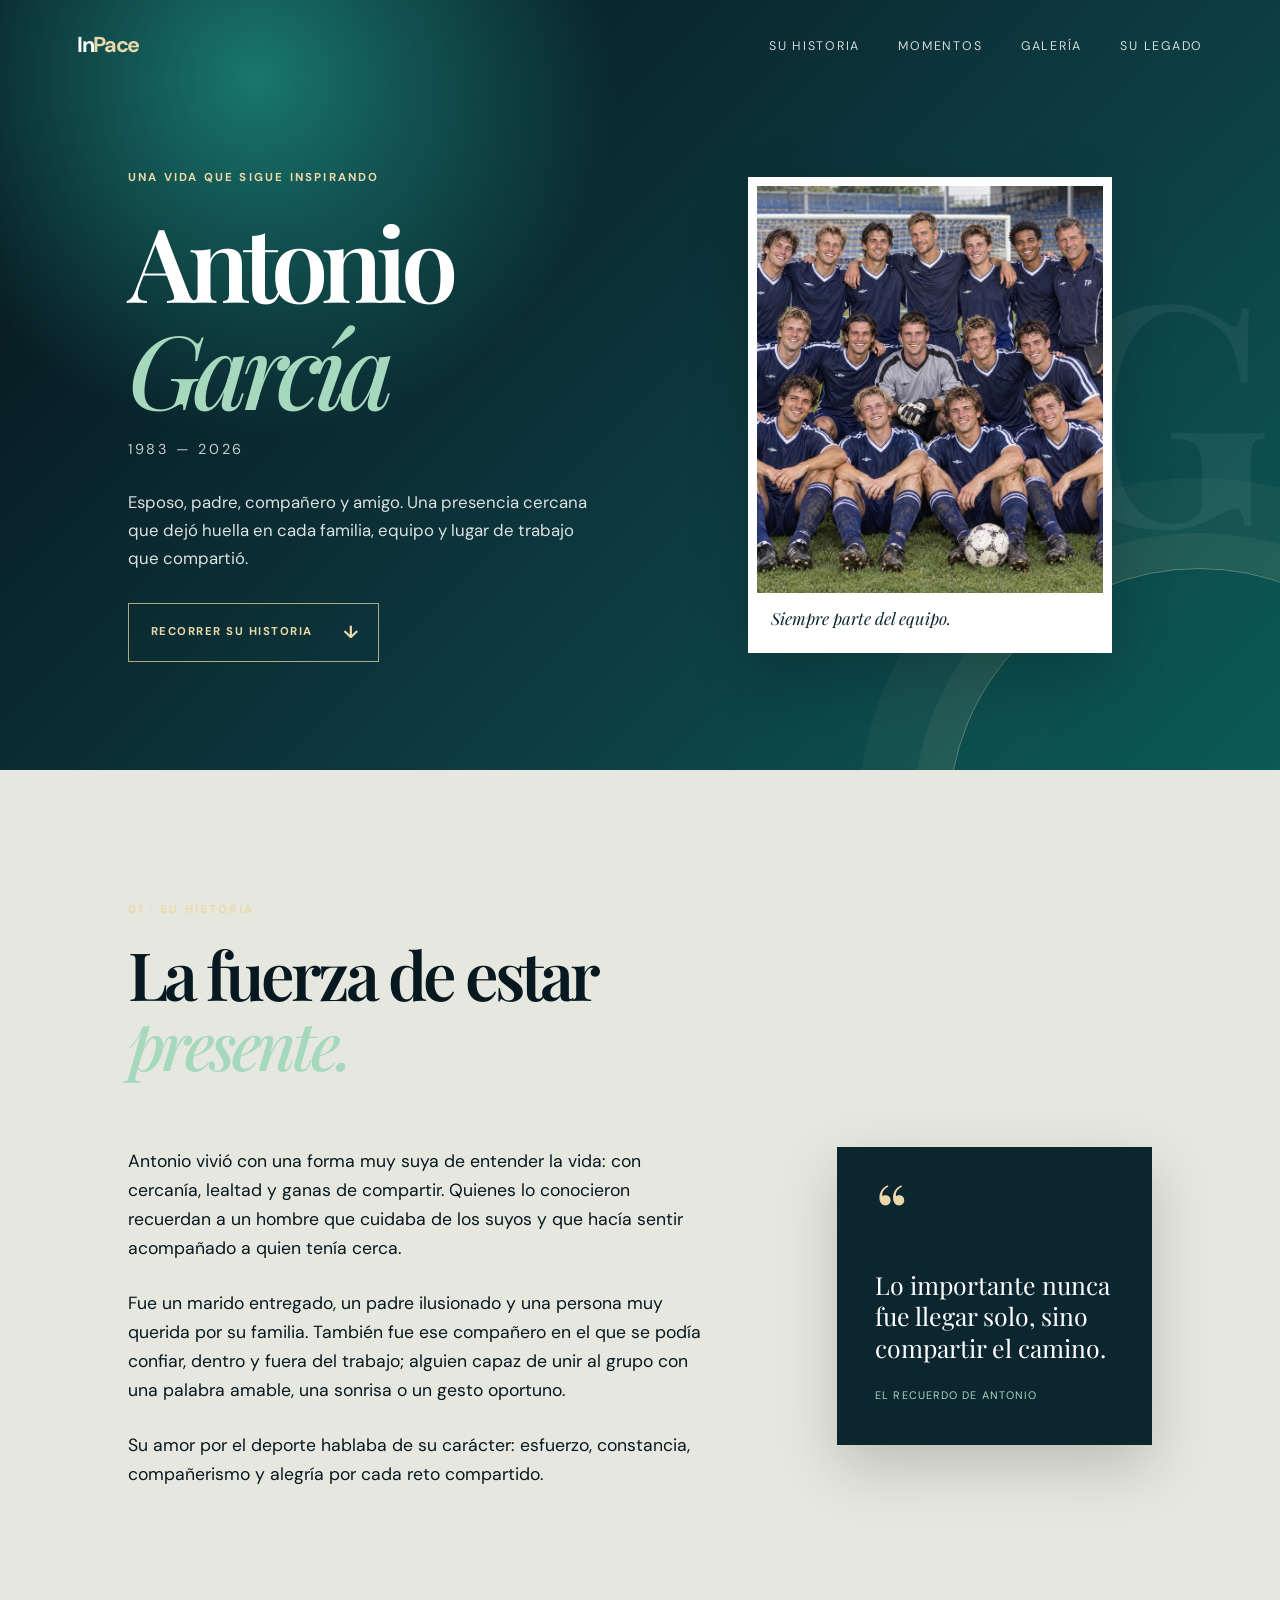
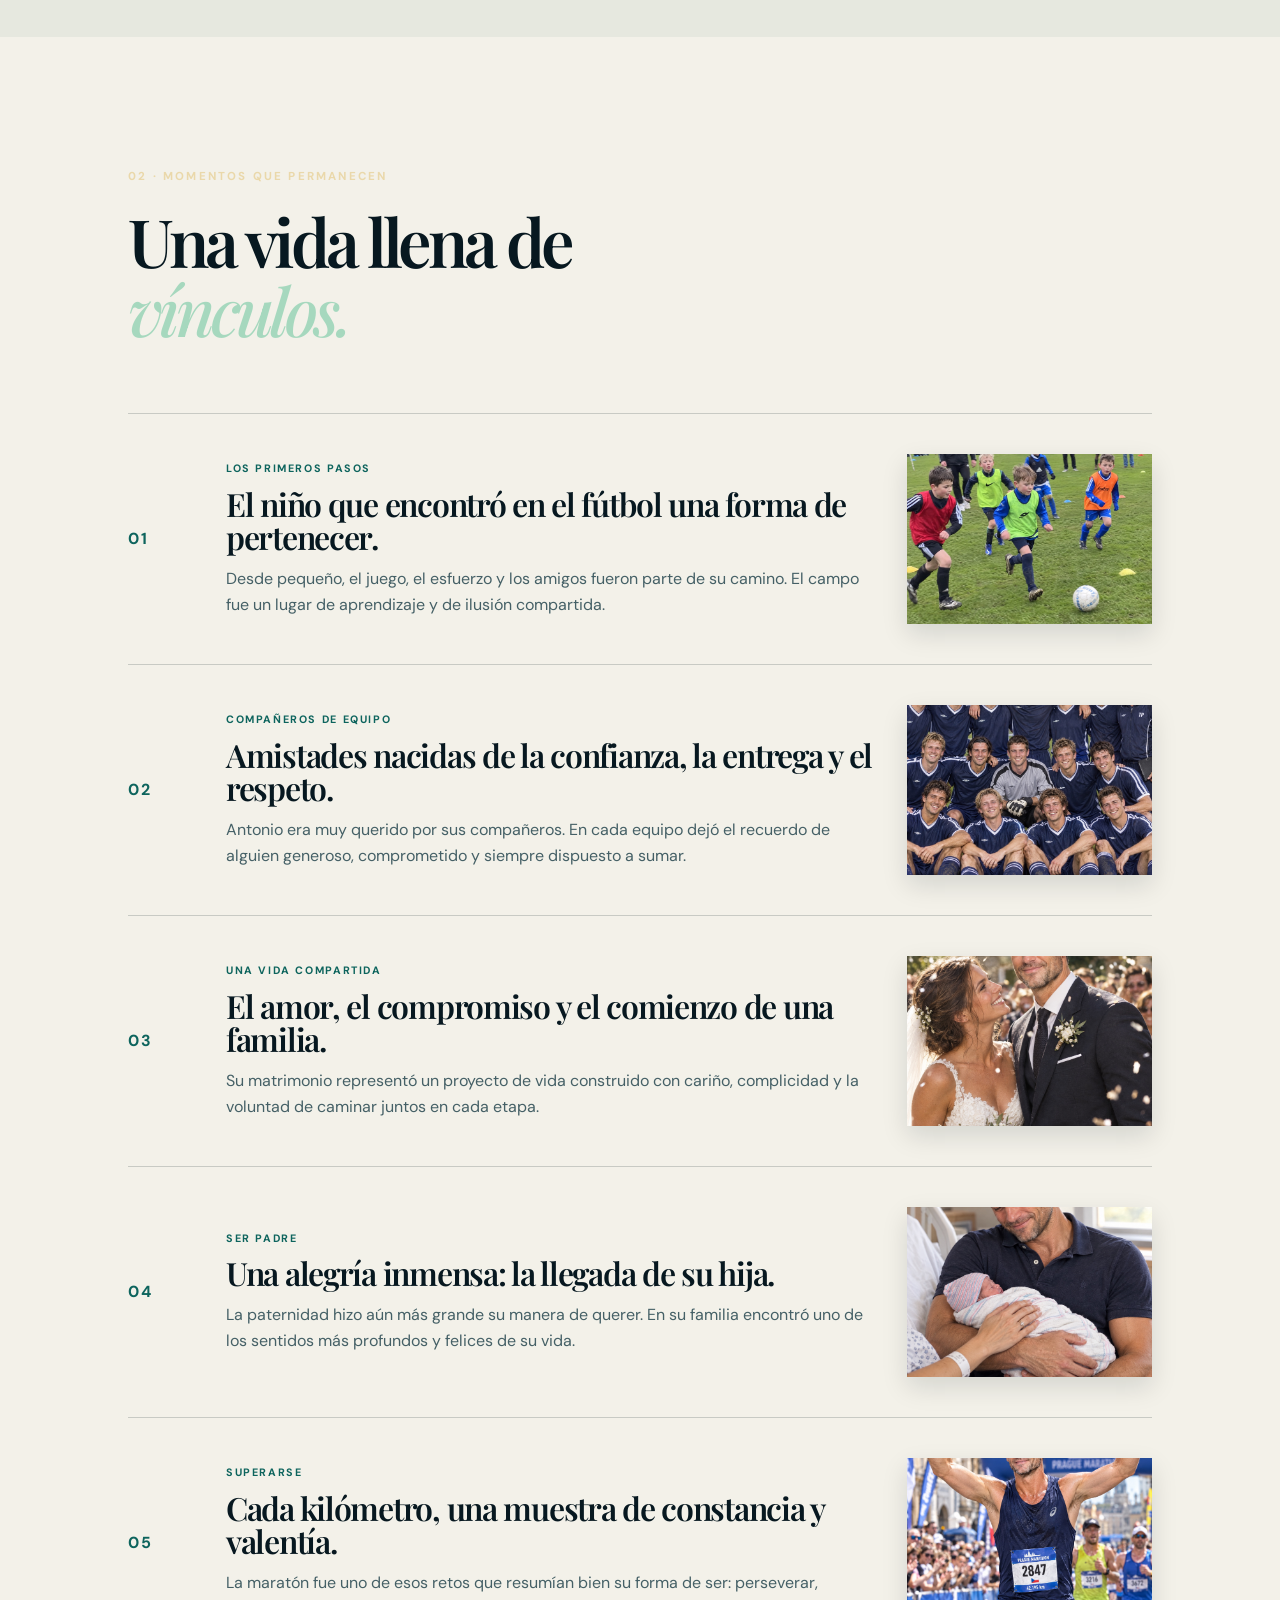
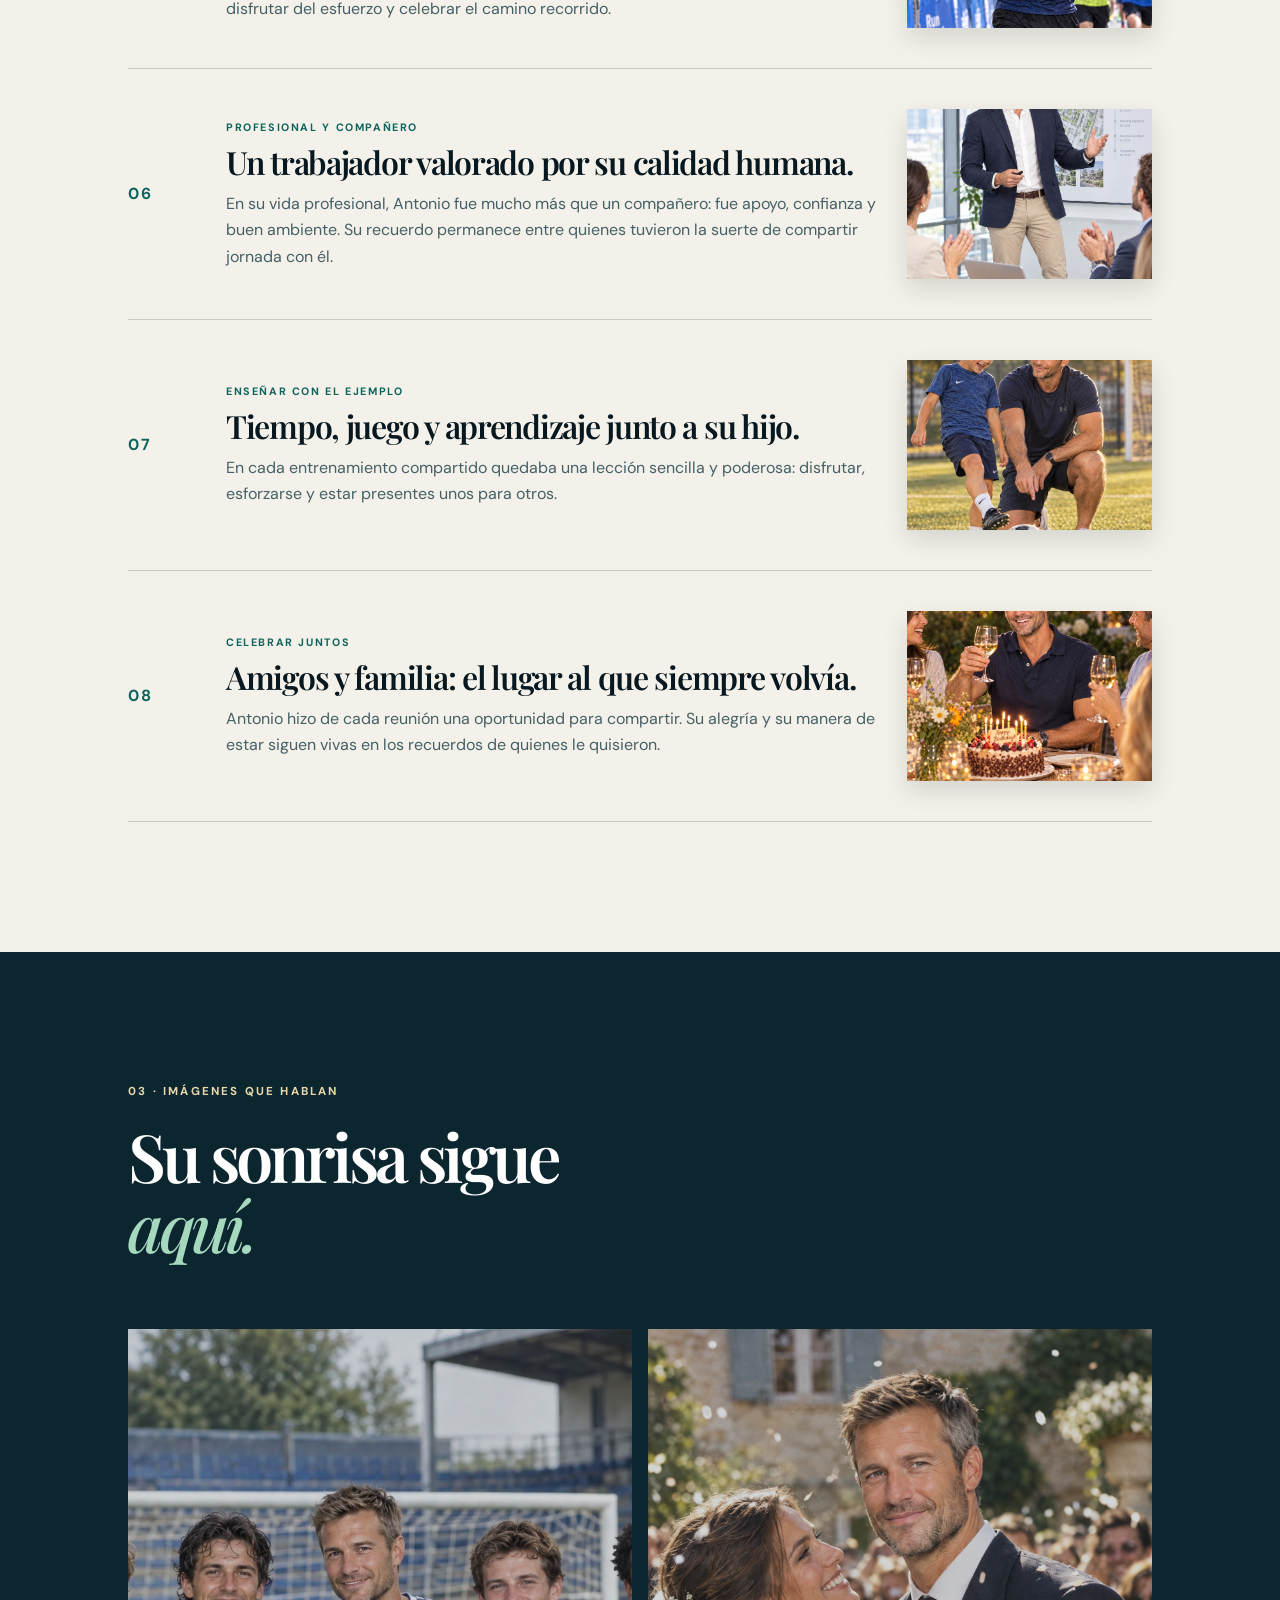
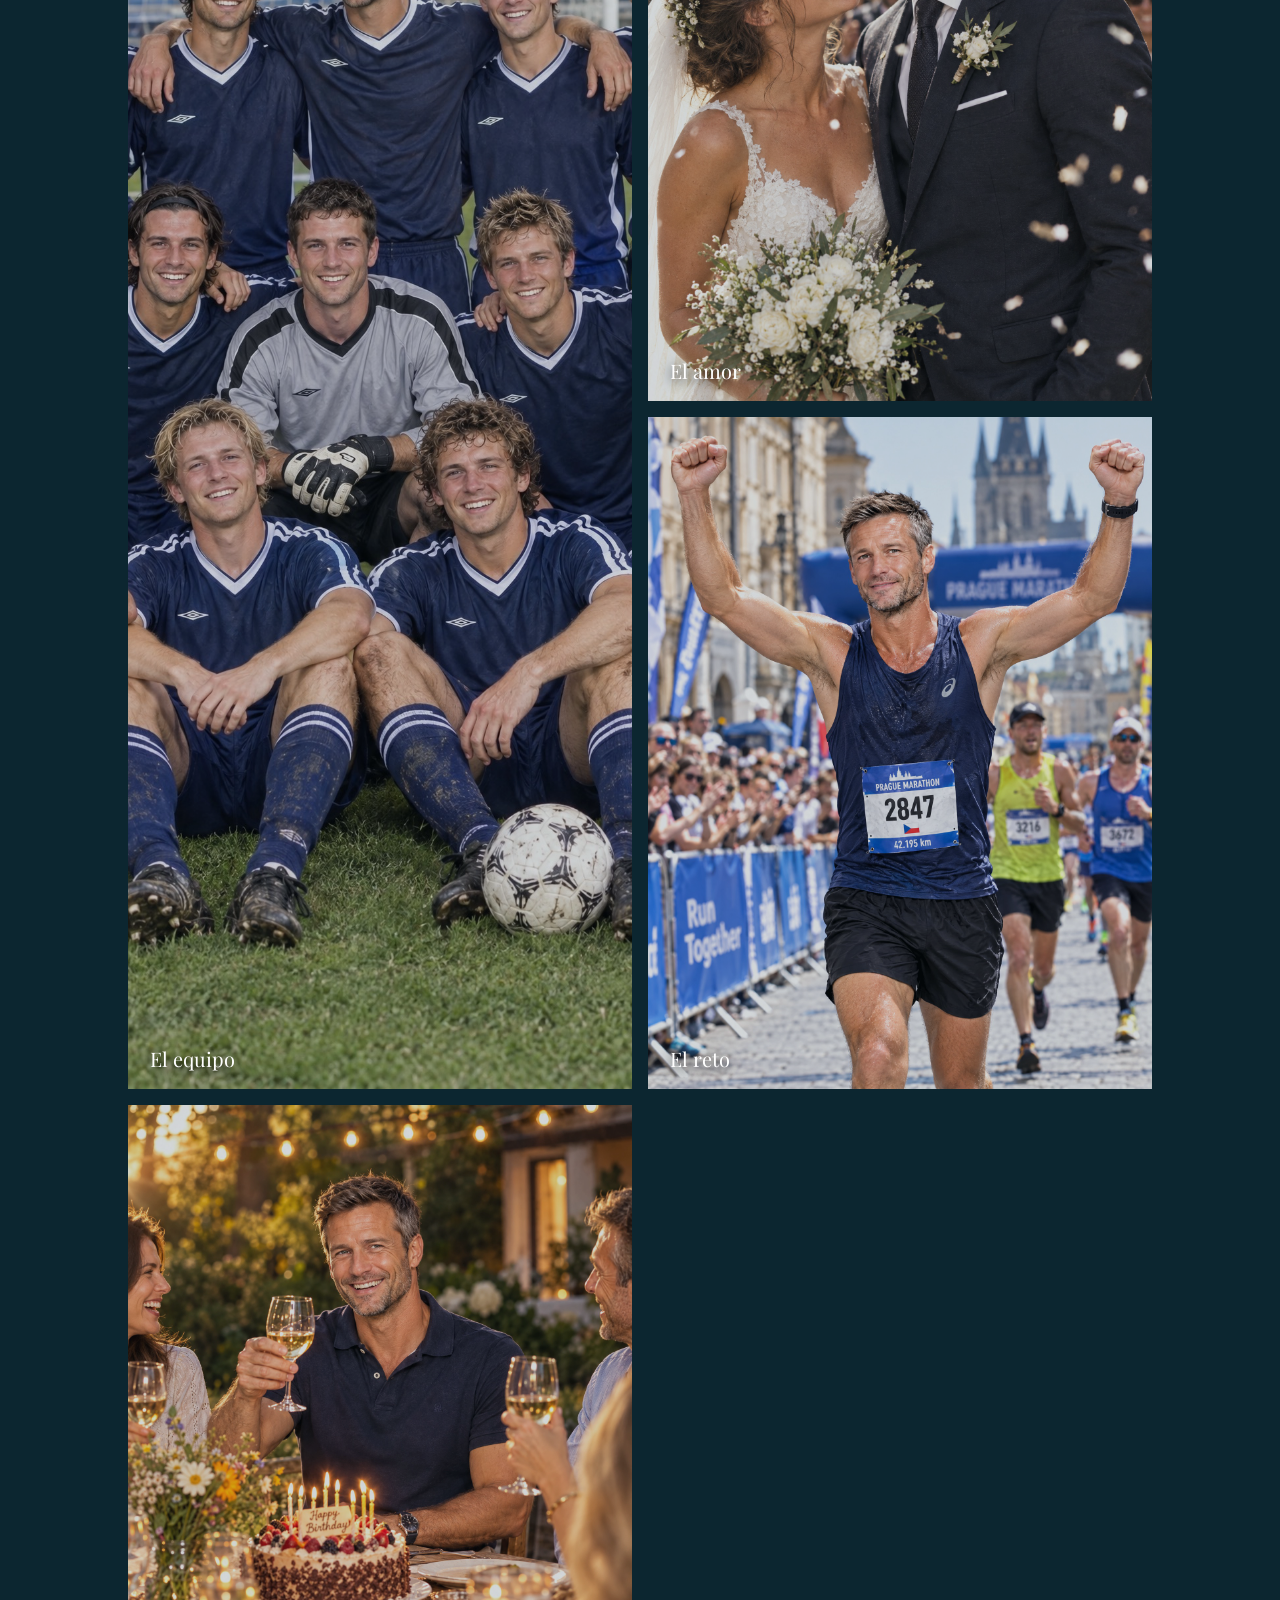
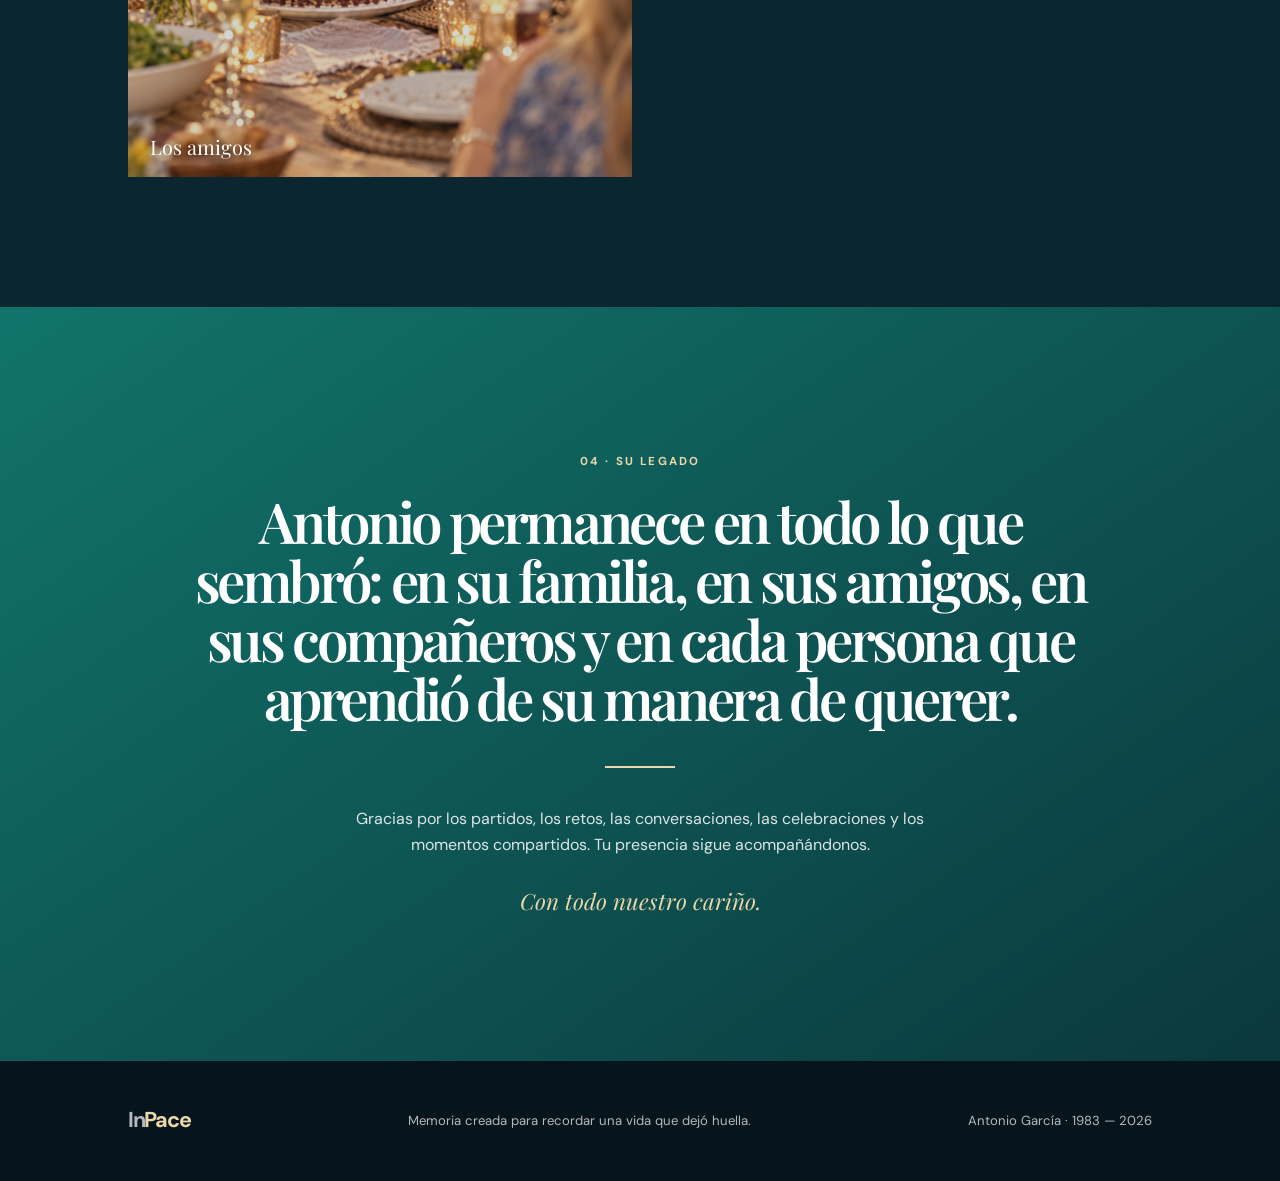
==== memoria-antonio-garcia.html @ 0ddbe047 "Crear memoria homenaje de Antonio García con diseño propio" ====
<!doctype html>
<html lang="es">
<head>
  <meta charset="utf-8">
  <meta name="viewport" content="width=device-width, initial-scale=1">
  <meta name="description" content="Memoria homenaje a Antonio García, 1983–2026">
  <title>Antonio García · InPace</title>
  <link rel="preconnect" href="https://fonts.googleapis.com">
  <link rel="preconnect" href="https://fonts.gstatic.com" crossorigin>
  <link href="https://fonts.googleapis.com/css2?family=DM+Sans:wght@400;500;600;700&family=Playfair+Display:wght@500;600;700&display=swap" rel="stylesheet">
  <link rel="stylesheet" href="memoria-antonio-garcia.css">
</head>
<body>
  <div class="progress" aria-hidden="true"><span></span></div>
  <header class="site-header">
    <a class="brand" href="index.html" aria-label="Volver a InPace">In<span>Pace</span></a>
    <button class="menu-toggle" type="button" aria-expanded="false" aria-controls="site-nav">Menú</button>
    <nav id="site-nav" aria-label="Navegación de la memoria">
      <a href="#historia">Su historia</a>
      <a href="#momentos">Momentos</a>
      <a href="#galeria">Galería</a>
      <a href="#legado">Su legado</a>
    </nav>
  </header>

  <main>
    <section class="hero" id="inicio">
      <div class="hero-copy reveal">
        <p class="eyebrow">Una vida que sigue inspirando</p>
        <h1>Antonio<br><em>García</em></h1>
        <p class="years">1983 — 2026</p>
        <p class="intro">Esposo, padre, compañero y amigo. Una presencia cercana que dejó huella en cada familia, equipo y lugar de trabajo que compartió.</p>
        <a class="button" href="#historia">Recorrer su historia <span aria-hidden="true">↓</span></a>
      </div>
      <figure class="hero-image reveal">
        <img src="images/antonio-garcia/H02%20-%20Foto%20con%20el%20equipo%20de%20fu%CC%81tbol.jpg" alt="Antonio junto a su equipo de fútbol">
        <figcaption>Siempre parte del equipo.</figcaption>
      </figure>
      <div class="hero-mark" aria-hidden="true">AG</div>
    </section>

    <section class="chapter story" id="historia">
      <div class="section-heading reveal">
        <p class="eyebrow">01 · Su historia</p>
        <h2>La fuerza de estar<br><em>presente.</em></h2>
      </div>
      <div class="story-grid">
        <div class="story-text reveal">
          <p>Antonio vivió con una forma muy suya de entender la vida: con cercanía, lealtad y ganas de compartir. Quienes lo conocieron recuerdan a un hombre que cuidaba de los suyos y que hacía sentir acompañado a quien tenía cerca.</p>
          <p>Fue un marido entregado, un padre ilusionado y una persona muy querida por su familia. También fue ese compañero en el que se podía confiar, dentro y fuera del trabajo; alguien capaz de unir al grupo con una palabra amable, una sonrisa o un gesto oportuno.</p>
          <p>Su amor por el deporte hablaba de su carácter: esfuerzo, constancia, compañerismo y alegría por cada reto compartido.</p>
        </div>
        <aside class="quote-card reveal">
          <span aria-hidden="true">“</span>
          <p>Lo importante nunca fue llegar solo, sino compartir el camino.</p>
          <small>El recuerdo de Antonio</small>
        </aside>
      </div>
    </section>

    <section class="chapter moments" id="momentos">
      <div class="section-heading reveal">
        <p class="eyebrow">02 · Momentos que permanecen</p>
        <h2>Una vida llena de<br><em>vínculos.</em></h2>
      </div>
      <div class="timeline">
        <article class="moment reveal">
          <div class="moment-number">01</div>
          <div class="moment-content"><p class="moment-label">Los primeros pasos</p><h3>El niño que encontró en el fútbol una forma de pertenecer.</h3><p>Desde pequeño, el juego, el esfuerzo y los amigos fueron parte de su camino. El campo fue un lugar de aprendizaje y de ilusión compartida.</p></div>
          <button class="photo-button" type="button" data-image="images/antonio-garcia/Nin%CC%83o%20de%208%20an%CC%83os%20entrenando%20al%20fu%CC%81tbol%20con%20otros%20nin%CC%83os%20-%20foto%20de%20mo%CC%81vil.jpg" data-alt="Antonio de niño entrenando al fútbol"><img src="images/antonio-garcia/Nin%CC%83o%20de%208%20an%CC%83os%20entrenando%20al%20fu%CC%81tbol%20con%20otros%20nin%CC%83os%20-%20foto%20de%20mo%CC%81vil.jpg" alt="Antonio de niño entrenando al fútbol"></button>
        </article>
        <article class="moment reveal">
          <div class="moment-number">02</div>
          <div class="moment-content"><p class="moment-label">Compañeros de equipo</p><h3>Amistades nacidas de la confianza, la entrega y el respeto.</h3><p>Antonio era muy querido por sus compañeros. En cada equipo dejó el recuerdo de alguien generoso, comprometido y siempre dispuesto a sumar.</p></div>
          <button class="photo-button" type="button" data-image="images/antonio-garcia/H02%20-%20Foto%20con%20el%20equipo%20de%20fu%CC%81tbol.jpg" data-alt="Antonio con su equipo de fútbol"><img src="images/antonio-garcia/H02%20-%20Foto%20con%20el%20equipo%20de%20fu%CC%81tbol.jpg" alt="Antonio con su equipo de fútbol"></button>
        </article>
        <article class="moment reveal">
          <div class="moment-number">03</div>
          <div class="moment-content"><p class="moment-label">Una vida compartida</p><h3>El amor, el compromiso y el comienzo de una familia.</h3><p>Su matrimonio representó un proyecto de vida construido con cariño, complicidad y la voluntad de caminar juntos en cada etapa.</p></div>
          <button class="photo-button" type="button" data-image="images/antonio-garcia/H04%20-%20Boda.jpg" data-alt="Boda de Antonio"><img src="images/antonio-garcia/H04%20-%20Boda.jpg" alt="Boda de Antonio"></button>
        </article>
        <article class="moment reveal">
          <div class="moment-number">04</div>
          <div class="moment-content"><p class="moment-label">Ser padre</p><h3>Una alegría inmensa: la llegada de su hija.</h3><p>La paternidad hizo aún más grande su manera de querer. En su familia encontró uno de los sentidos más profundos y felices de su vida.</p></div>
          <button class="photo-button" type="button" data-image="images/antonio-garcia/H05%20-%20Nacimiento%20de%20su%20hija.jpg" data-alt="Antonio con su hija recién nacida"><img src="images/antonio-garcia/H05%20-%20Nacimiento%20de%20su%20hija.jpg" alt="Antonio con su hija recién nacida"></button>
        </article>
        <article class="moment reveal">
          <div class="moment-number">05</div>
          <div class="moment-content"><p class="moment-label">Superarse</p><h3>Cada kilómetro, una muestra de constancia y valentía.</h3><p>La maratón fue uno de esos retos que resumían bien su forma de ser: perseverar, disfrutar del esfuerzo y celebrar el camino recorrido.</p></div>
          <button class="photo-button" type="button" data-image="images/antonio-garcia/H06%20-%20Marato%CC%81n.jpg" data-alt="Antonio participando en una maratón"><img src="images/antonio-garcia/H06%20-%20Marato%CC%81n.jpg" alt="Antonio participando en una maratón"></button>
        </article>
        <article class="moment reveal">
          <div class="moment-number">06</div>
          <div class="moment-content"><p class="moment-label">Profesional y compañero</p><h3>Un trabajador valorado por su calidad humana.</h3><p>En su vida profesional, Antonio fue mucho más que un compañero: fue apoyo, confianza y buen ambiente. Su recuerdo permanece entre quienes tuvieron la suerte de compartir jornada con él.</p></div>
          <button class="photo-button" type="button" data-image="images/antonio-garcia/H08%20-%20Logro%20profesional.jpg" data-alt="Antonio celebrando un logro profesional"><img src="images/antonio-garcia/H08%20-%20Logro%20profesional.jpg" alt="Antonio celebrando un logro profesional"></button>
        </article>
        <article class="moment reveal">
          <div class="moment-number">07</div>
          <div class="moment-content"><p class="moment-label">Enseñar con el ejemplo</p><h3>Tiempo, juego y aprendizaje junto a su hijo.</h3><p>En cada entrenamiento compartido quedaba una lección sencilla y poderosa: disfrutar, esforzarse y estar presentes unos para otros.</p></div>
          <button class="photo-button" type="button" data-image="images/antonio-garcia/H09%20-%20Entrenando%20con%20su%20hijo.jpg" data-alt="Antonio entrenando con su hijo"><img src="images/antonio-garcia/H09%20-%20Entrenando%20con%20su%20hijo.jpg" alt="Antonio entrenando con su hijo"></button>
        </article>
        <article class="moment reveal">
          <div class="moment-number">08</div>
          <div class="moment-content"><p class="moment-label">Celebrar juntos</p><h3>Amigos y familia: el lugar al que siempre volvía.</h3><p>Antonio hizo de cada reunión una oportunidad para compartir. Su alegría y su manera de estar siguen vivas en los recuerdos de quienes le quisieron.</p></div>
          <button class="photo-button" type="button" data-image="images/antonio-garcia/H10%20-%20Celebracio%CC%81n%20con%20amigos.jpg" data-alt="Antonio celebrando con amigos"><img src="images/antonio-garcia/H10%20-%20Celebracio%CC%81n%20con%20amigos.jpg" alt="Antonio celebrando con amigos"></button>
        </article>
      </div>
    </section>

    <section class="chapter gallery" id="galeria">
      <div class="section-heading reveal"><p class="eyebrow">03 · Imágenes que hablan</p><h2>Su sonrisa sigue<br><em>aquí.</em></h2></div>
      <div class="gallery-grid">
        <button class="gallery-item gallery-large reveal" type="button" data-image="images/antonio-garcia/H02%20-%20Foto%20con%20el%20equipo%20de%20fu%CC%81tbol.jpg" data-alt="Antonio con su equipo de fútbol"><img src="images/antonio-garcia/H02%20-%20Foto%20con%20el%20equipo%20de%20fu%CC%81tbol.jpg" alt="Antonio con su equipo de fútbol"><span>El equipo</span></button>
        <button class="gallery-item reveal" type="button" data-image="images/antonio-garcia/H04%20-%20Boda.jpg" data-alt="Boda de Antonio"><img src="images/antonio-garcia/H04%20-%20Boda.jpg" alt="Boda de Antonio"><span>El amor</span></button>
        <button class="gallery-item reveal" type="button" data-image="images/antonio-garcia/H06%20-%20Marato%CC%81n.jpg" data-alt="Antonio en una maratón"><img src="images/antonio-garcia/H06%20-%20Marato%CC%81n.jpg" alt="Antonio en una maratón"><span>El reto</span></button>
        <button class="gallery-item gallery-wide reveal" type="button" data-image="images/antonio-garcia/H10%20-%20Celebracio%CC%81n%20con%20amigos.jpg" data-alt="Antonio celebrando con amigos"><img src="images/antonio-garcia/H10%20-%20Celebracio%CC%81n%20con%20amigos.jpg" alt="Antonio celebrando con amigos"><span>Los amigos</span></button>
      </div>
    </section>

    <section class="legacy" id="legado">
      <div class="legacy-inner reveal">
        <p class="eyebrow">04 · Su legado</p>
        <h2>Antonio permanece en todo lo que sembró: en su familia, en sus amigos, en sus compañeros y en cada persona que aprendió de su manera de querer.</h2>
        <div class="legacy-line"></div>
        <p>Gracias por los partidos, los retos, las conversaciones, las celebraciones y los momentos compartidos. Tu presencia sigue acompañándonos.</p>
        <p class="signature">Con todo nuestro cariño.</p>
      </div>
    </section>
  </main>

  <footer>
    <a class="brand" href="index.html">In<span>Pace</span></a>
    <p>Memoria creada para recordar una vida que dejó huella.</p>
    <p>Antonio García · 1983 — 2026</p>
  </footer>

  <dialog class="lightbox" aria-label="Vista ampliada de fotografía">
    <button class="lightbox-close" type="button" aria-label="Cerrar fotografía">×</button>
    <img src="" alt="">
  </dialog>
  <script src="memoria-antonio-garcia.js"></script>
</body>
</html>
---- memoria-antonio-garcia.css ----
:root { --ink: #071820; --deep: #0c2630; --pine: #0d645d; --mint: #a6d8be; --sand: #ead8aa; --paper: #f3f1e9; --warm: #d8c797; --line: rgba(234,216,170,.26); --shadow: 0 22px 56px rgba(0,0,0,.18); }
* { box-sizing: border-box; }
html { scroll-behavior: smooth; }
body { margin: 0; background: var(--paper); color: var(--ink); font-family: 'DM Sans', Arial, sans-serif; line-height: 1.65; }
img { display: block; width: 100%; }
a { color: inherit; text-decoration: none; }
button { font: inherit; }
.progress { position: fixed; inset: 0 auto auto 0; width: 100%; height: 4px; z-index: 20; background: transparent; }
.progress span { display: block; height: 100%; width: 0; background: linear-gradient(90deg,var(--mint),var(--sand)); }
.site-header { position: absolute; top: 0; left: 0; width: 100%; z-index: 10; padding: 28px clamp(24px,6vw,92px); display: flex; align-items: center; justify-content: space-between; color: #fff; }
.brand { font-size: 1.35rem; font-weight: 700; letter-spacing: -.06em; }
.brand span { color: var(--sand); }
.site-header nav { display: flex; gap: clamp(18px,3vw,42px); font-size: .78rem; text-transform: uppercase; letter-spacing: .14em; }
.site-header nav a { opacity: .82; transition: opacity .2s; }
.site-header nav a:hover { opacity: 1; }
.menu-toggle { display: none; color: #fff; background: transparent; border: 1px solid rgba(255,255,255,.5); padding: 8px 12px; border-radius: 99px; }
.hero { position: relative; min-height: 770px; padding: 150px clamp(24px,10vw,160px) 90px; display: grid; grid-template-columns: 1.05fr .95fr; gap: clamp(40px,7vw,120px); align-items: center; overflow: hidden; background: radial-gradient(circle at 20% 10%,#19776e 0,transparent 29%), linear-gradient(135deg,#071820 10%,#0d3d42 62%,#0b5a56); color: #fff; }
.hero:after { content: ''; position: absolute; width: 500px; height: 500px; right: -170px; bottom: -300px; border: 1px solid rgba(234,216,170,.38); border-radius: 50%; box-shadow: 0 0 0 35px rgba(234,216,170,.06),0 0 0 90px rgba(234,216,170,.04); }
.hero-copy,.hero-image { position: relative; z-index: 1; }
.eyebrow { margin: 0 0 20px; color: var(--sand); font-size: .72rem; text-transform: uppercase; letter-spacing: .19em; font-weight: 700; }
h1,h2,h3,p { margin-top: 0; }
h1,h2,h3 { font-family: 'Playfair Display', Georgia, serif; line-height: 1.05; font-weight: 600; }
h1 { margin-bottom: 16px; font-size: clamp(4rem,8vw,7.6rem); letter-spacing: -.07em; }
h1 em,h2 em { color: var(--mint); font-weight: 500; }
.years { margin-bottom: 28px; font-size: .9rem; letter-spacing: .19em; color: rgba(255,255,255,.76); }
.intro { max-width: 480px; color: rgba(255,255,255,.86); font-size: 1.05rem; }
.button { display: inline-flex; align-items: center; gap: 30px; margin-top: 14px; padding: 14px 18px 14px 22px; border: 1px solid rgba(234,216,170,.72); color: var(--sand); text-transform: uppercase; font-size: .71rem; font-weight: 700; letter-spacing: .13em; transition: background .2s,color .2s; }
.button:hover { background: var(--sand); color: var(--ink); }
.button span { font-size: 1.1rem; }
.hero-image { max-width: 510px; justify-self: end; transform: rotate(2.5deg); box-shadow: var(--shadow); border: 9px solid rgba(255,255,255,.88); background: #fff; }
.hero-image img { aspect-ratio: .85; object-fit: cover; }
.hero-image figcaption { color: var(--deep); padding: 12px 14px; font-family: 'Playfair Display', serif; font-style: italic; font-size: 1.05rem; }
.hero-mark { position: absolute; right: 4%; top: 19%; font-family: 'Playfair Display',serif; font-size: clamp(10rem,24vw,23rem); font-weight: 700; letter-spacing: -.14em; opacity: .055; }
.chapter { padding: 130px clamp(24px,10vw,160px); }
.section-heading { max-width: 750px; margin-bottom: 68px; }
h2 { margin-bottom: 0; font-size: clamp(2.75rem,5.2vw,5rem); letter-spacing: -.06em; }
.story { background: #e6e8df; }
.story-grid { display: grid; grid-template-columns: minmax(0,1.2fr) minmax(260px,.65fr); gap: clamp(40px,10vw,145px); align-items: start; }
.story-text { max-width: 720px; font-size: 1.1rem; }
.story-text p + p { margin-top: 26px; }
.quote-card { position: relative; background: var(--deep); color: #fff; padding: 43px 38px 38px; box-shadow: var(--shadow); }
.quote-card span { color: var(--sand); font: 5rem/.5 'Playfair Display',serif; }
.quote-card p { margin: 18px 0; font: 1.55rem/1.26 'Playfair Display',serif; }
.quote-card small { color: var(--mint); letter-spacing: .1em; text-transform: uppercase; font-size: .68rem; }
.moments { background: var(--paper); }
.timeline { border-top: 1px solid rgba(7,24,32,.18); }
.moment { display: grid; grid-template-columns: 70px minmax(0,1fr) 245px; gap: 28px; align-items: center; padding: 40px 0; border-bottom: 1px solid rgba(7,24,32,.18); }
.moment-number { color: var(--pine); font-weight: 700; letter-spacing: .1em; }
.moment-label { margin-bottom: 9px; color: var(--pine); text-transform: uppercase; letter-spacing: .15em; font-size: .67rem; font-weight: 700; }
.moment h3 { margin-bottom: 12px; font-size: clamp(1.5rem,2.5vw,2.2rem); letter-spacing: -.04em; }
.moment-content > p:last-child { margin-bottom: 0; color: #456066; max-width: 700px; }
.photo-button,.gallery-item { border: 0; padding: 0; cursor: zoom-in; overflow: hidden; background: var(--deep); }
.photo-button { height: 170px; box-shadow: 0 10px 24px rgba(7,24,32,.13); }
.photo-button img { height: 100%; object-fit: cover; transition: transform .35s ease; }
.photo-button:hover img,.gallery-item:hover img { transform: scale(1.06); }
.gallery { background: var(--deep); color: #fff; }
.gallery .section-heading { color: #fff; }
.gallery-grid { display: grid; grid-template-columns: repeat(2,1fr); gap: 16px; max-width: 1140px; }
.gallery-item { position: relative; min-height: 300px; text-align: left; }
.gallery-item img { height: 100%; object-fit: cover; opacity: .82; transition: transform .4s ease,opacity .3s; }
.gallery-item:hover img { opacity: 1; }
.gallery-item span { position: absolute; left: 22px; bottom: 17px; color: #fff; font: 1.25rem 'Playfair Display',serif; text-shadow: 0 2px 12px #000; }
.gallery-large { grid-row: span 2; min-height: 616px; }
.gallery-wide { min-height: 300px; }
.legacy { padding: 145px 24px; background: linear-gradient(145deg,#11746b,#0b383d); color: #fff; text-align: center; }
.legacy-inner { max-width: 950px; margin: auto; }
.legacy .eyebrow { color: var(--sand); }
.legacy h2 { font-size: clamp(2.25rem,4.4vw,4.1rem); }
.legacy h2 em { color: var(--mint); }
.legacy-line { width: 70px; height: 2px; margin: 38px auto; background: var(--sand); }
.legacy p:not(.eyebrow):not(.signature) { max-width: 620px; margin: auto; color: rgba(255,255,255,.85); }
.signature { margin: 28px 0 0; color: var(--sand); font: 1.4rem 'Playfair Display',serif; font-style: italic; }
footer { padding: 42px clamp(24px,10vw,160px); display: flex; justify-content: space-between; gap: 24px; align-items: center; background: #06151b; color: rgba(255,255,255,.7); font-size: .82rem; }
footer p { margin: 0; }
.lightbox { width: min(92vw,1100px); padding: 0; border: 0; background: transparent; overflow: visible; }
.lightbox::backdrop { background: rgba(0,0,0,.84); backdrop-filter: blur(4px); }
.lightbox img { max-height: 86vh; width: auto; max-width: 100%; margin: auto; object-fit: contain; }
.lightbox-close { position: fixed; right: 22px; top: 16px; width: 42px; height: 42px; border: 1px solid rgba(255,255,255,.7); border-radius: 50%; background: transparent; color: #fff; cursor: pointer; font-size: 2rem; line-height: 1; }
.reveal { opacity: 0; transform: translateY(28px); transition: opacity .75s ease,transform .75s ease; }
.reveal.visible { opacity: 1; transform: translateY(0); }
@media (max-width: 800px) { .site-header { padding: 20px 24px; } .menu-toggle { display: block; } .site-header nav { display: none; position: absolute; right: 24px; top: 68px; min-width: 195px; flex-direction: column; gap: 17px; padding: 20px; background: #0b343a; box-shadow: var(--shadow); } .site-header nav.open { display: flex; } .hero { min-height: auto; grid-template-columns: 1fr; padding: 135px 24px 72px; } .hero-image { justify-self: start; max-width: 360px; margin-top: 4px; } .chapter { padding: 90px 24px; } .section-heading { margin-bottom: 44px; } .story-grid { grid-template-columns: 1fr; } .moment { grid-template-columns: 42px 1fr; gap: 18px; } .photo-button { grid-column: 2; width: min(100%,340px); height: 210px; } .gallery-grid { grid-template-columns: 1fr; } .gallery-large,.gallery-wide,.gallery-item { grid-row: auto; min-height: 340px; } footer { padding: 34px 24px; align-items: flex-start; flex-direction: column; } }
@media (prefers-reduced-motion: reduce) { html { scroll-behavior: auto; } *,*:before,*:after { transition-duration: .01ms !important; animation-duration: .01ms !important; } }
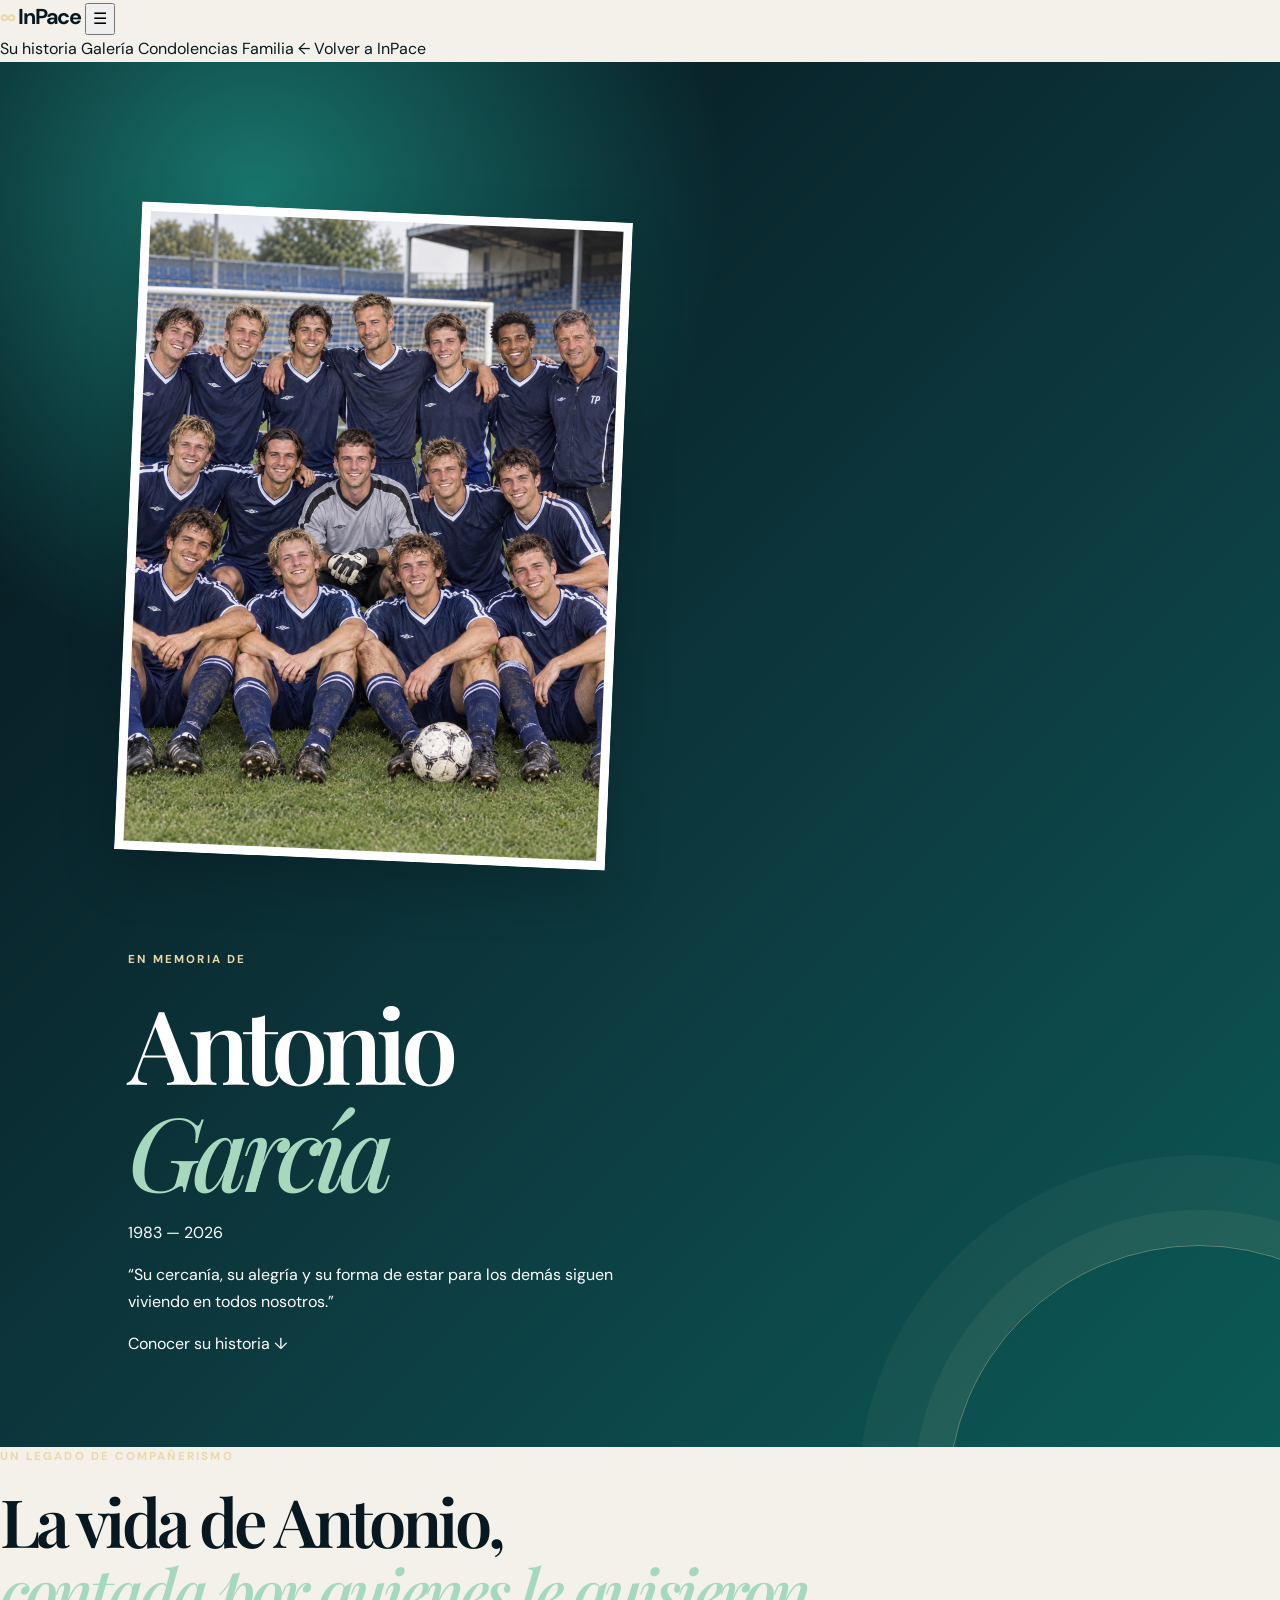
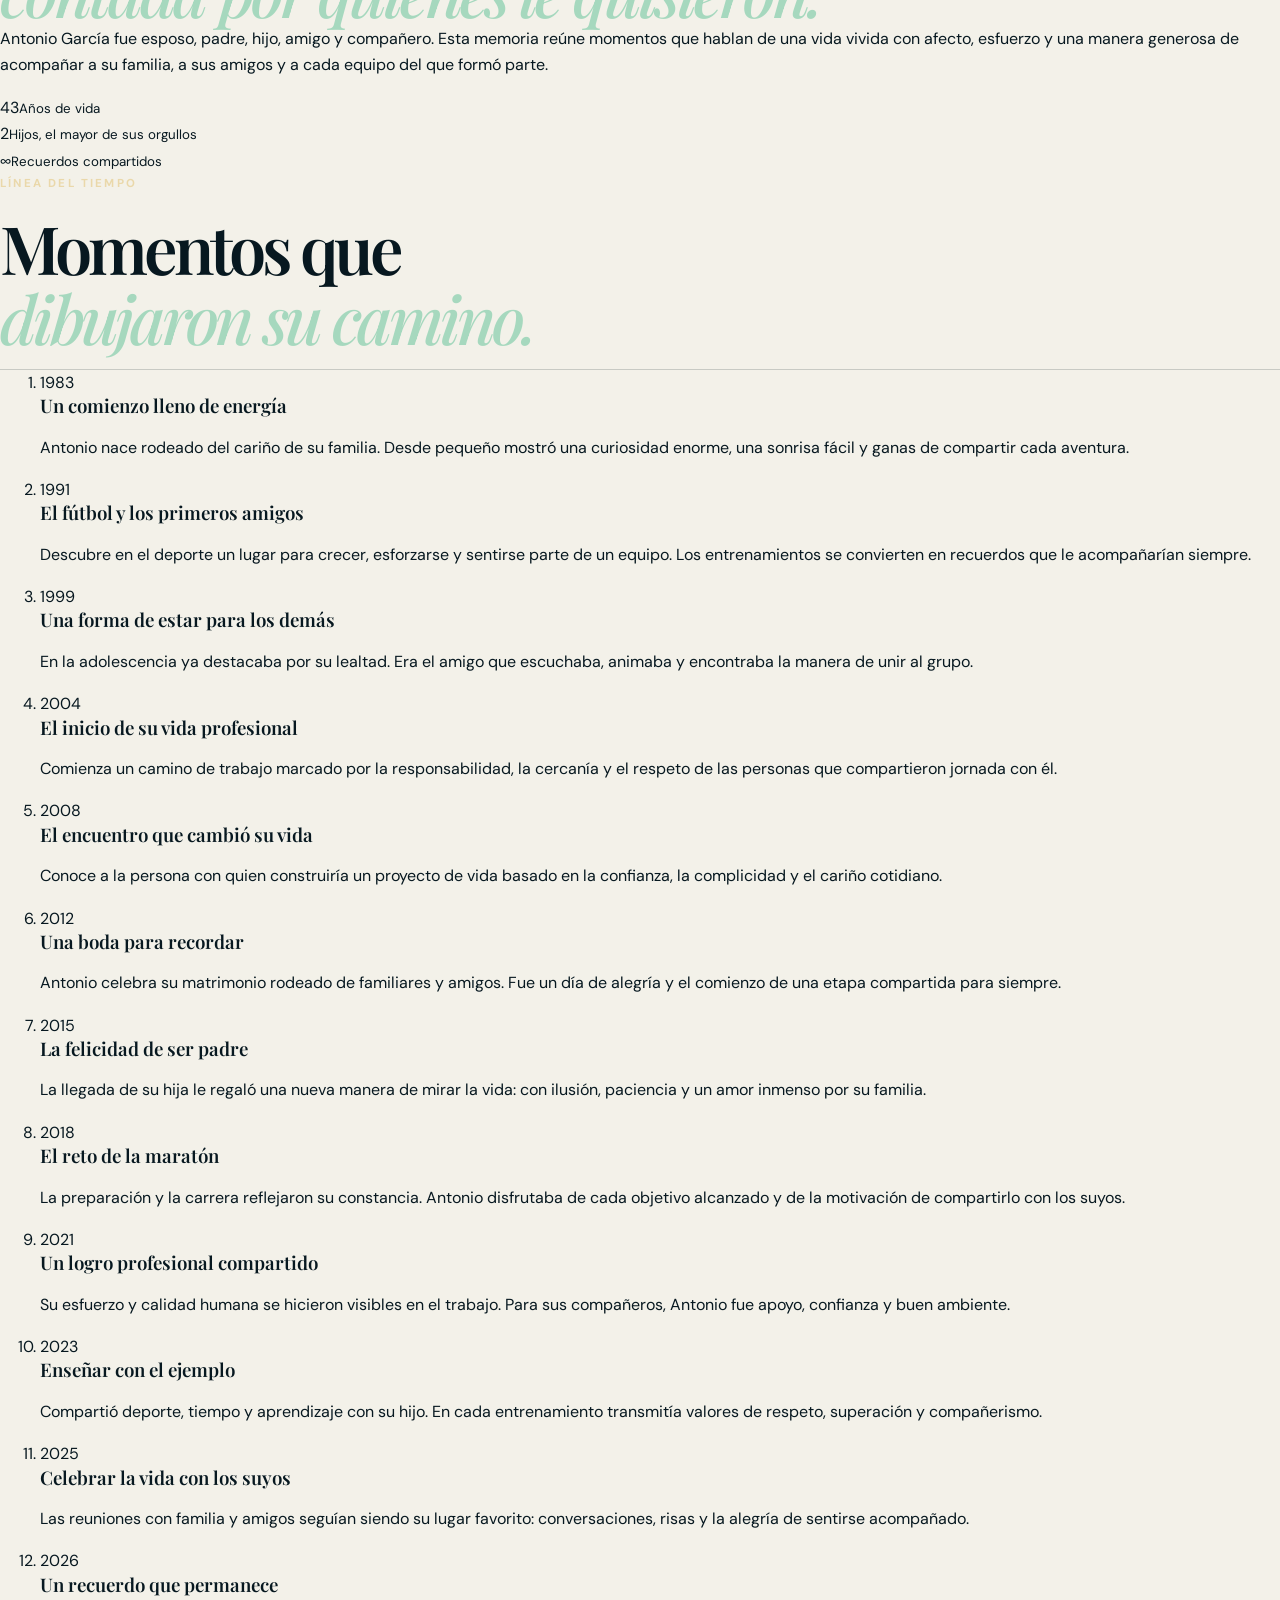
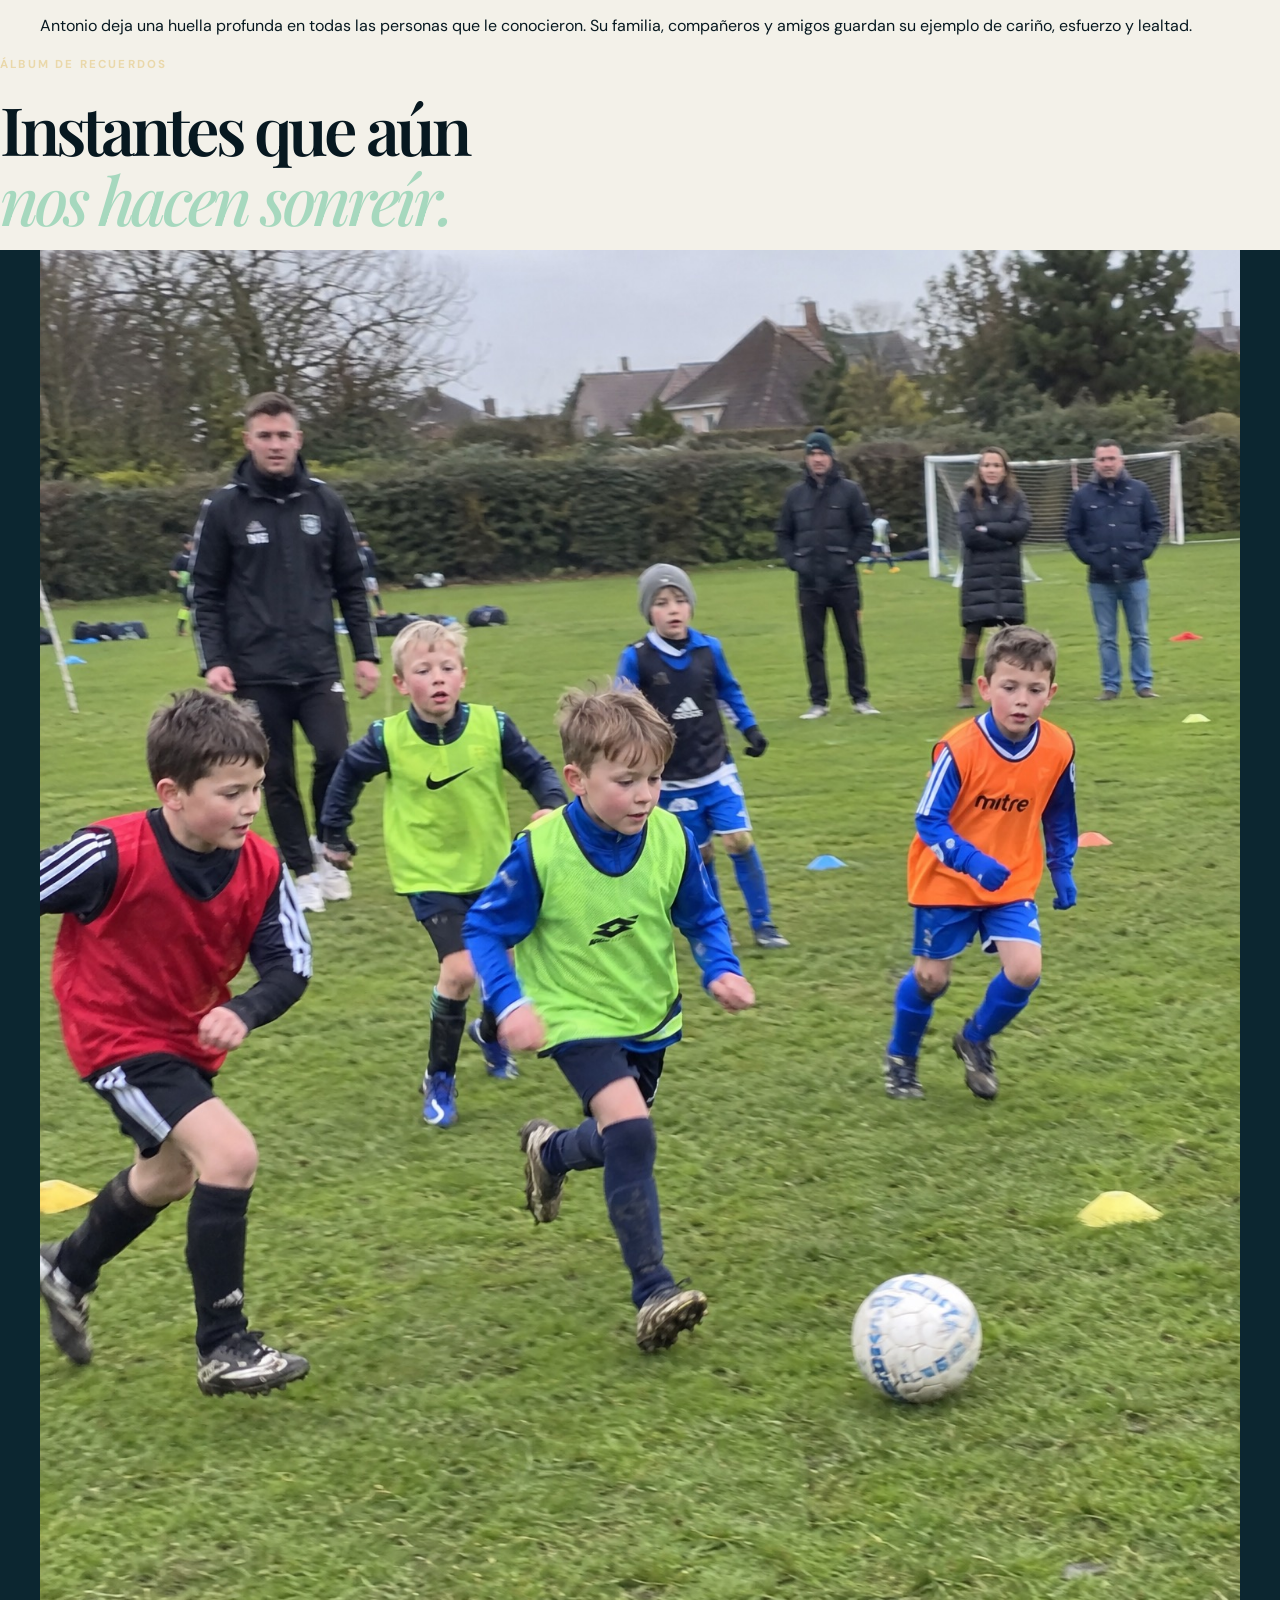
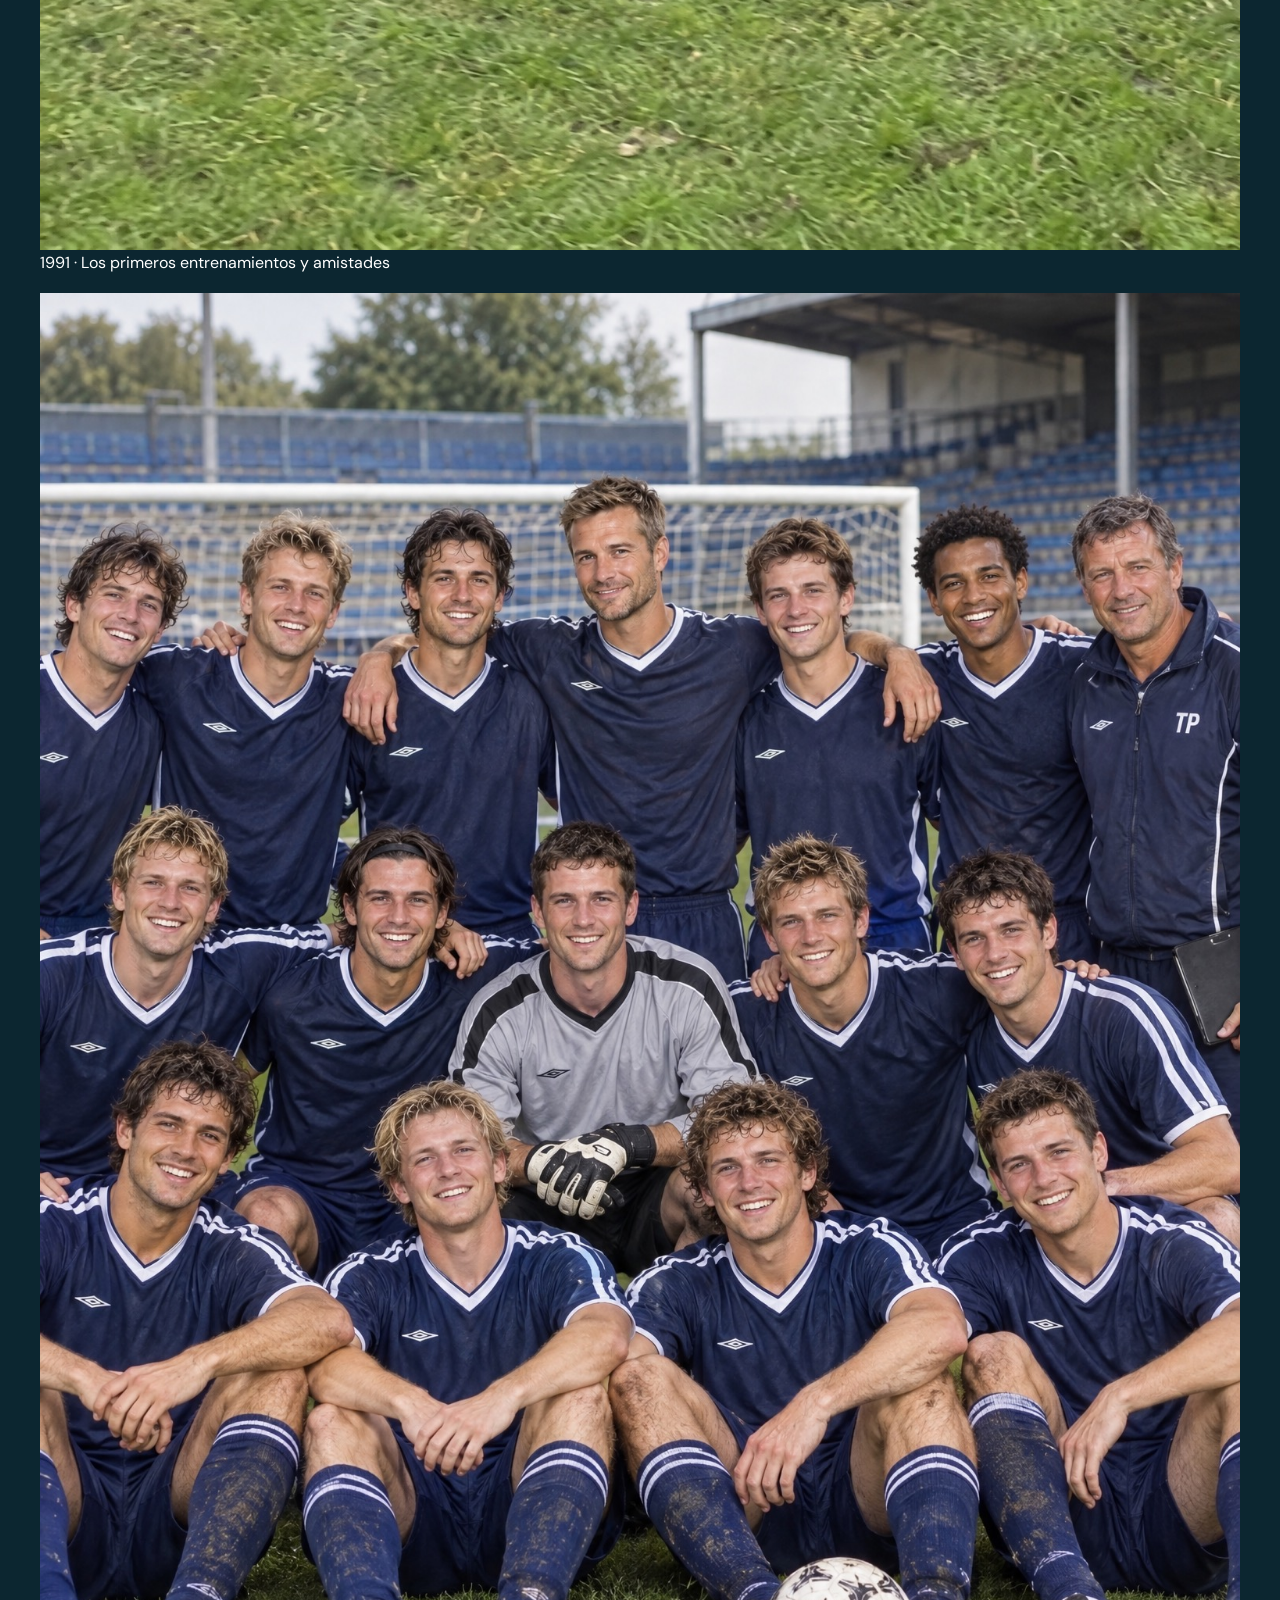
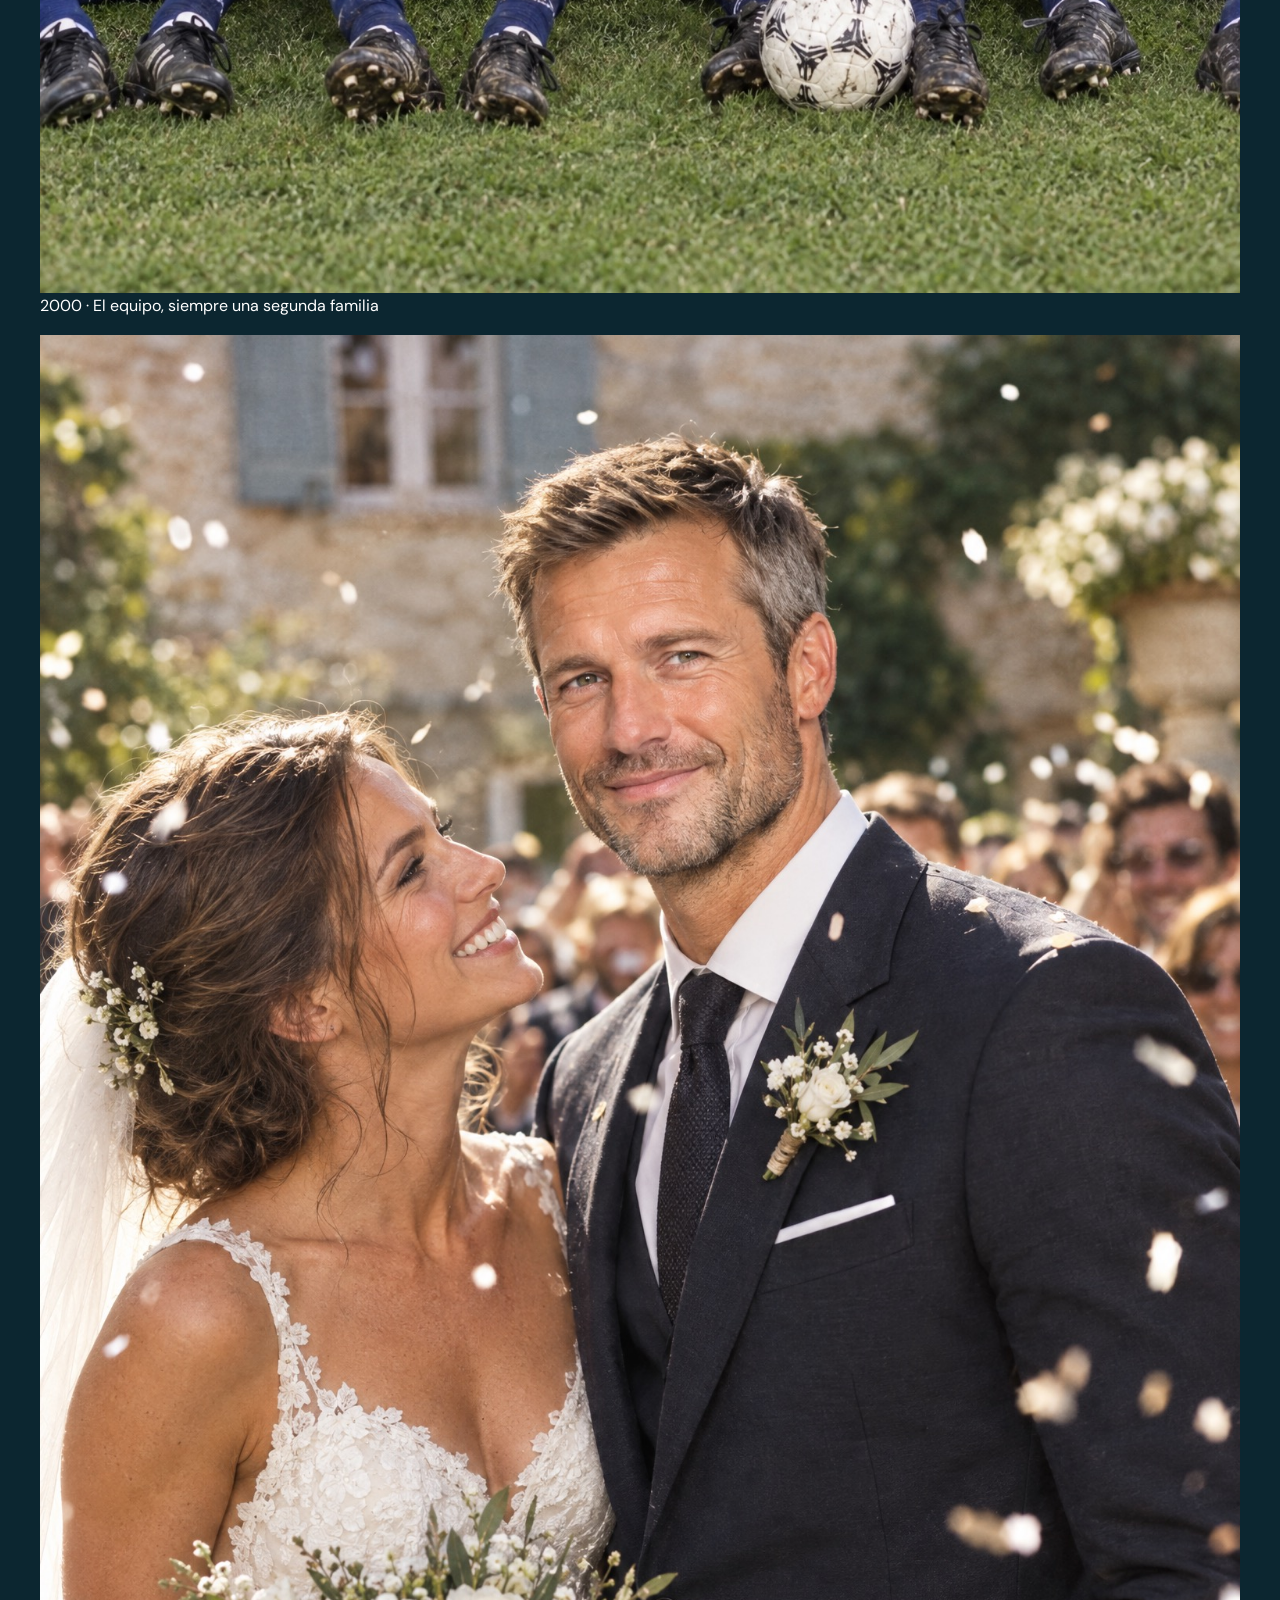
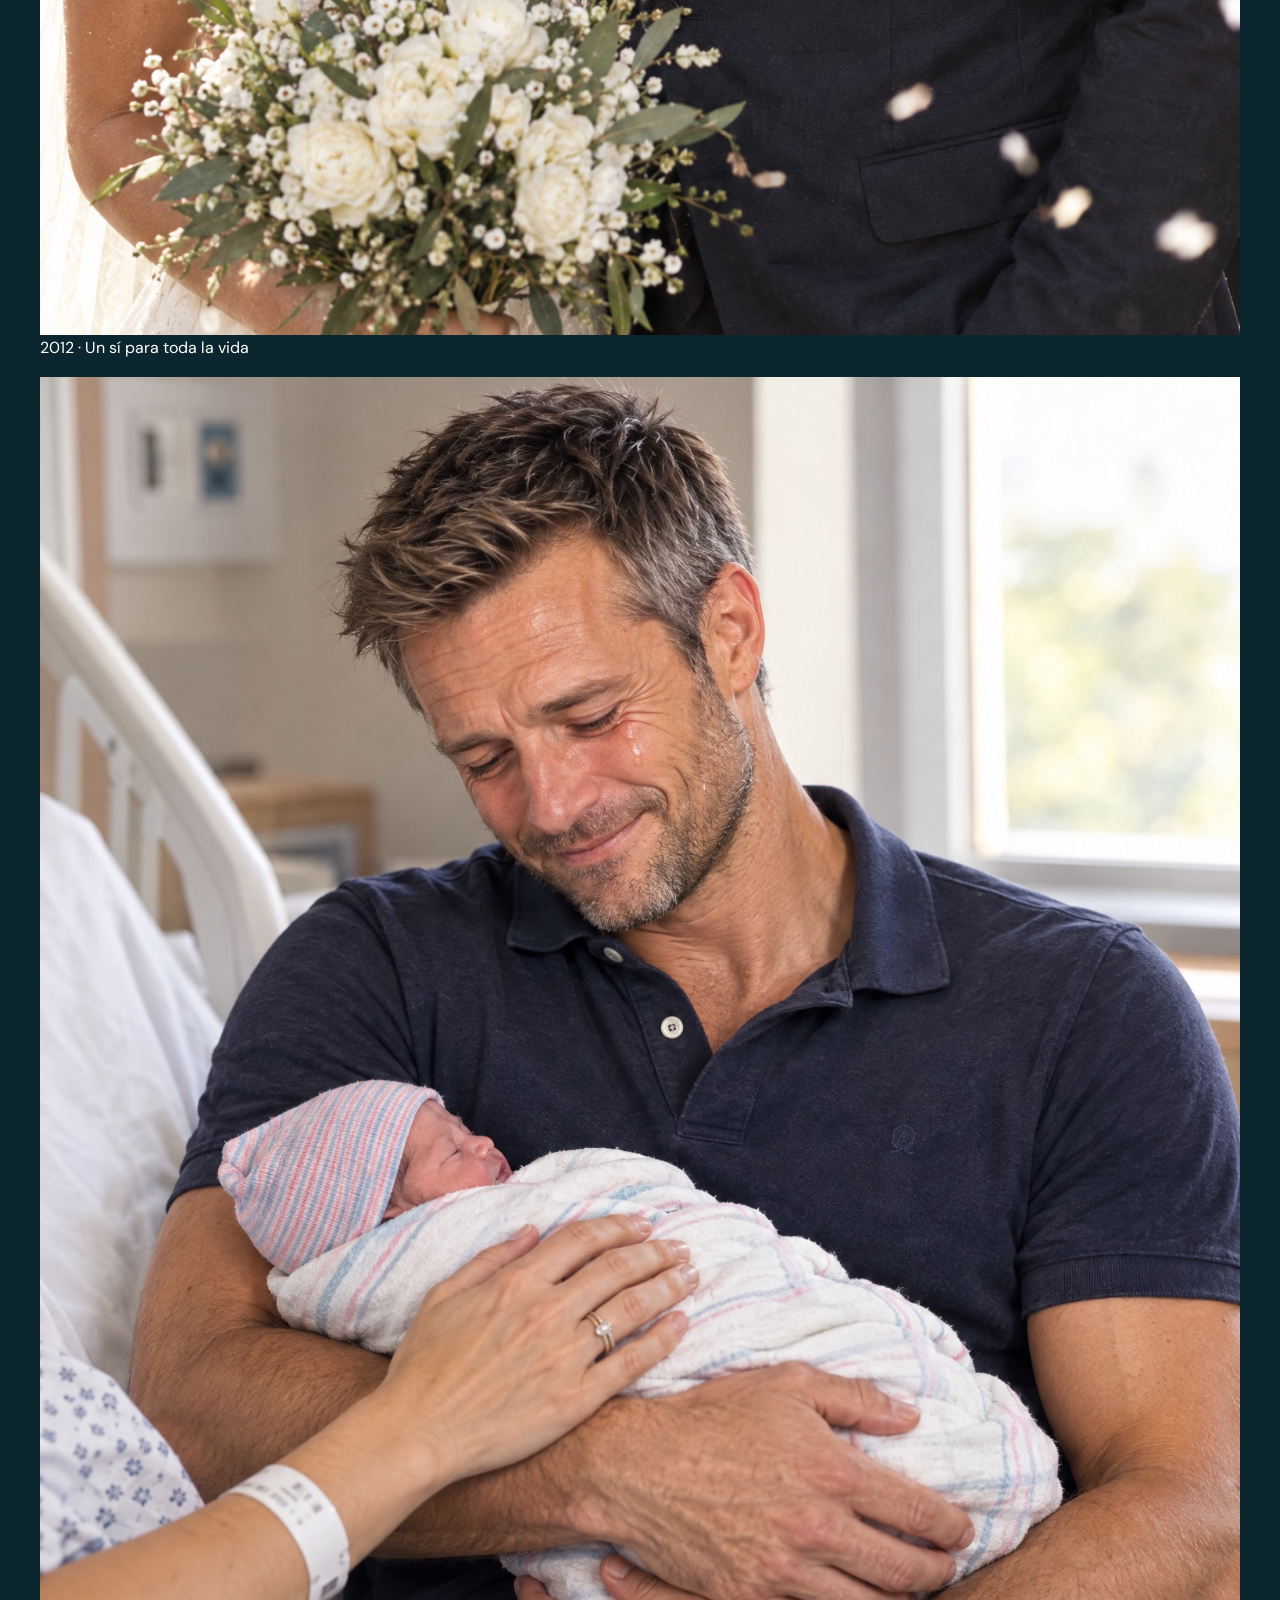
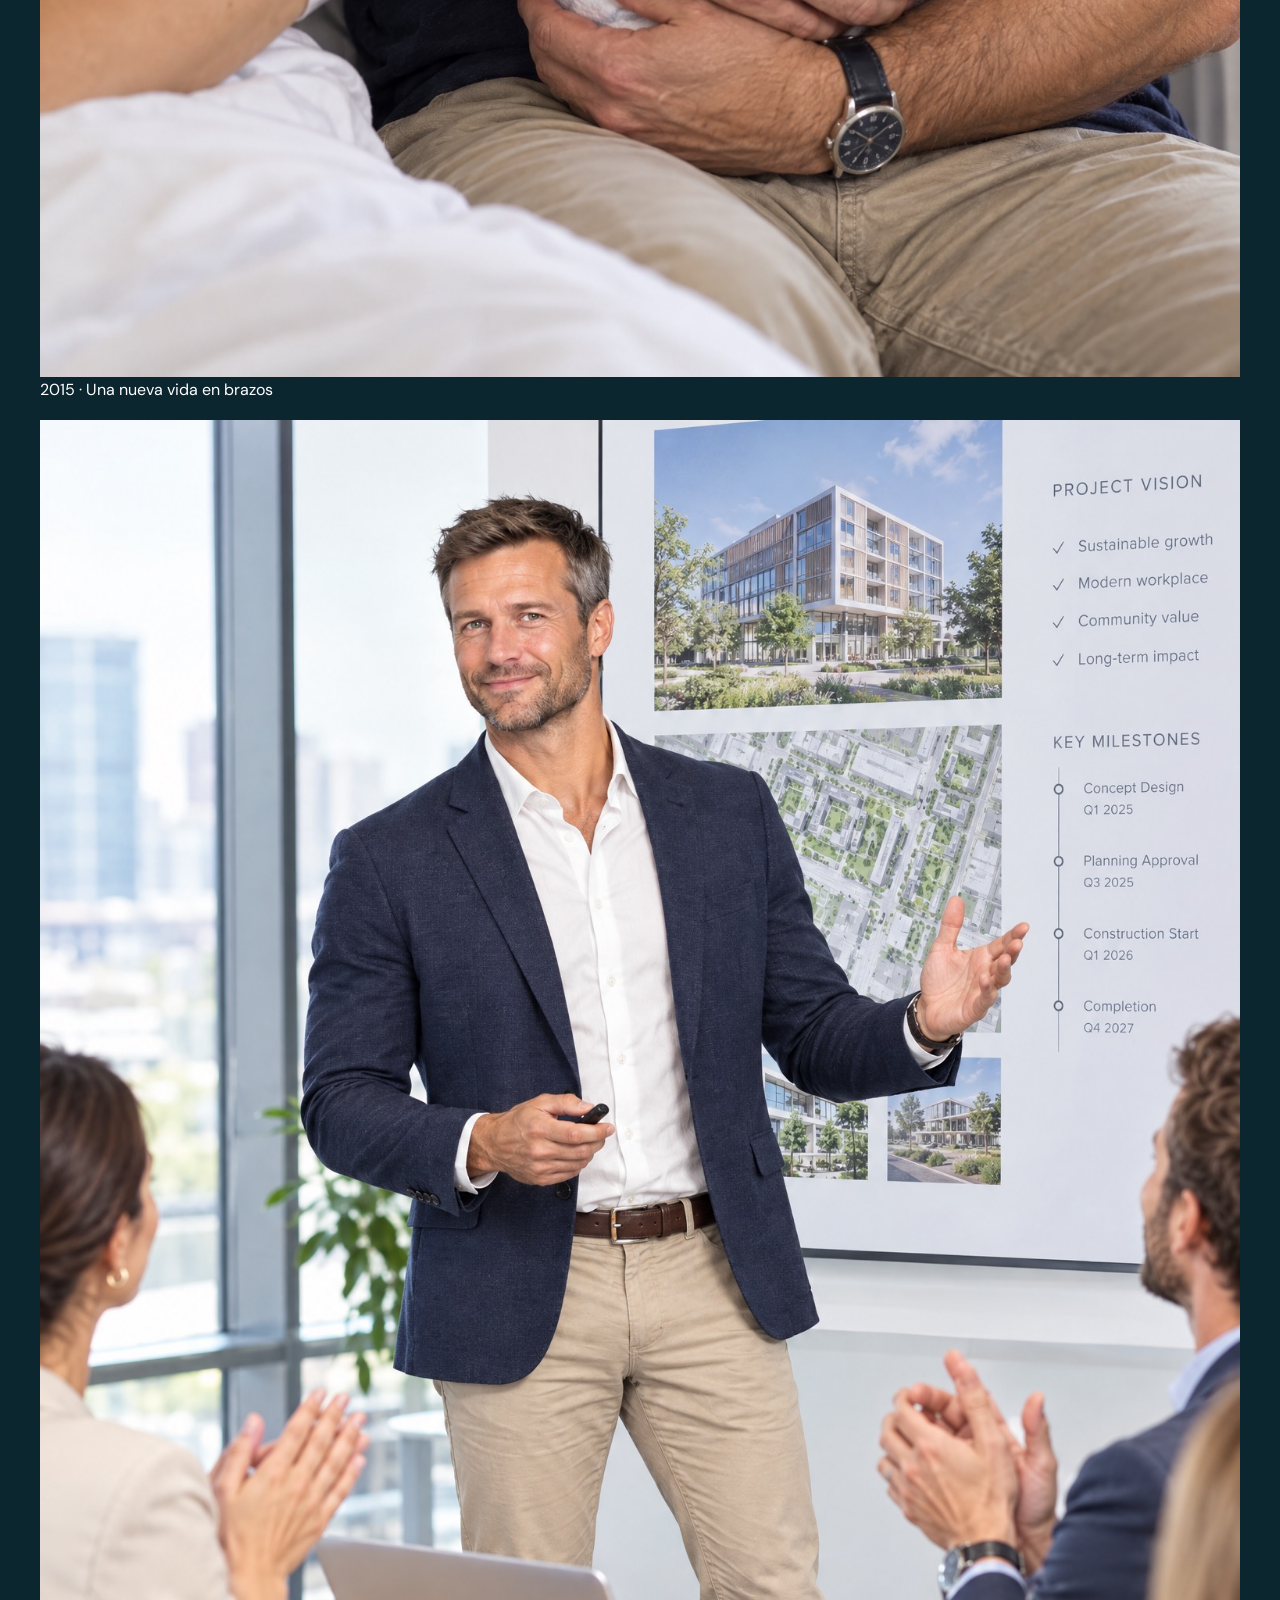
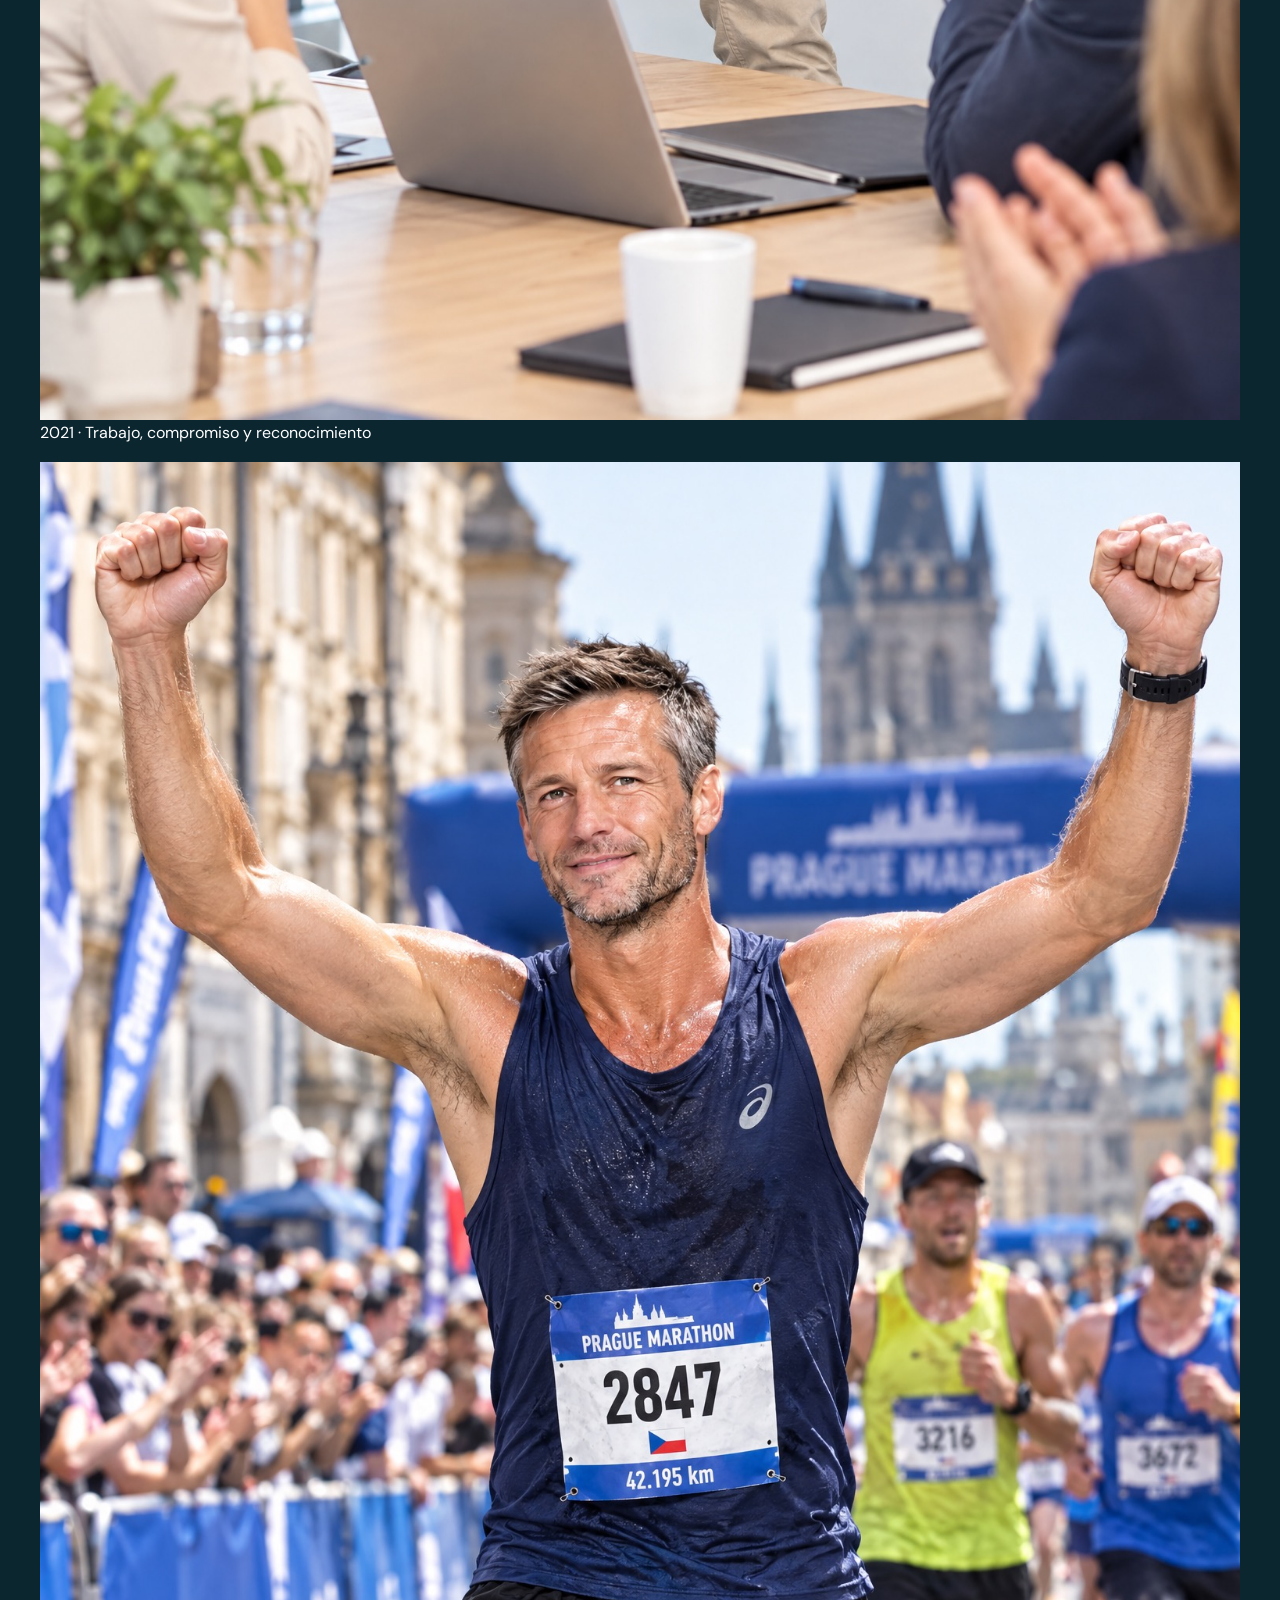
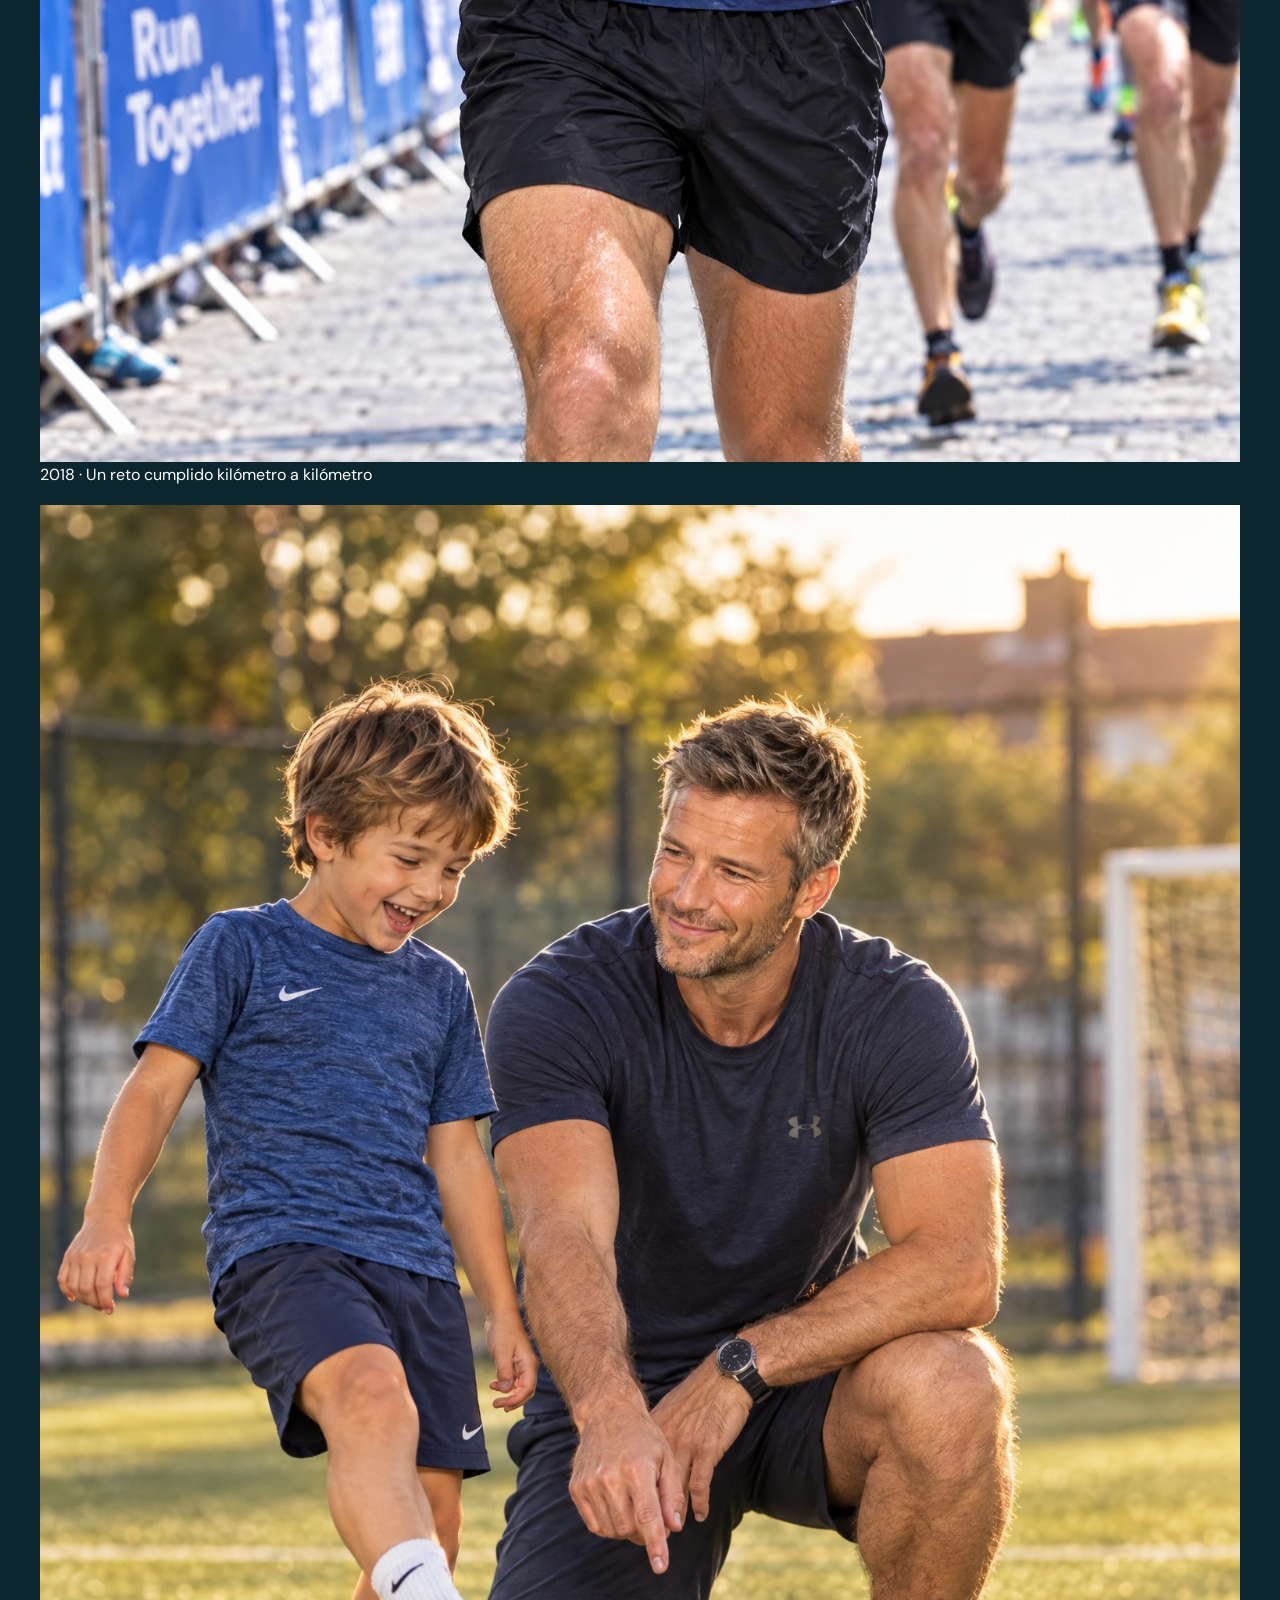
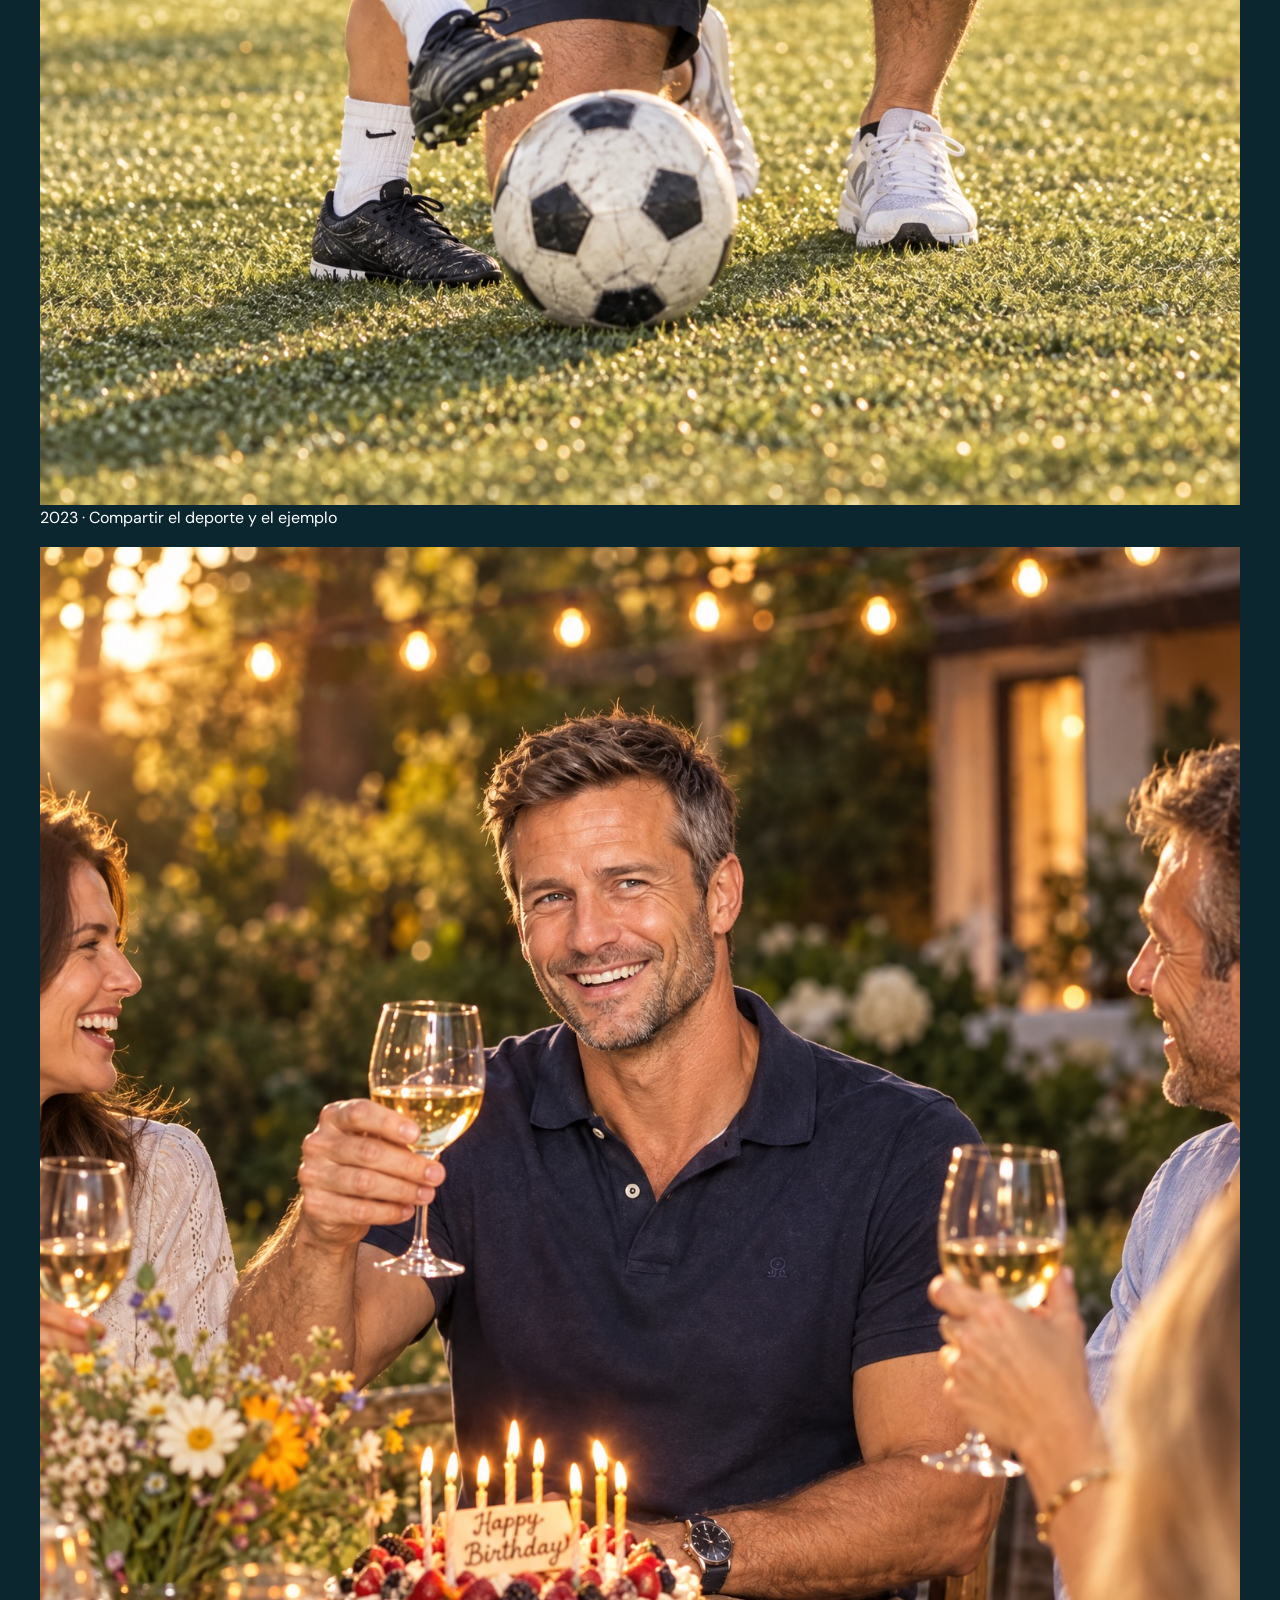
==== commit cefe008c: "Update memoria-antonio-garcia.html" ====
--- a/memoria-antonio-garcia.html
+++ b/memoria-antonio-garcia.html
@@ -1,143 +1,154 @@
 <!doctype html>
 <html lang="es">
 <head>
-  <meta charset="utf-8">
-  <meta name="viewport" content="width=device-width, initial-scale=1">
-  <meta name="description" content="Memoria homenaje a Antonio García, 1983–2026">
-  <title>Antonio García · InPace</title>
-  <link rel="preconnect" href="https://fonts.googleapis.com">
-  <link rel="preconnect" href="https://fonts.gstatic.com" crossorigin>
-  <link href="https://fonts.googleapis.com/css2?family=DM+Sans:wght@400;500;600;700&family=Playfair+Display:wght@500;600;700&display=swap" rel="stylesheet">
-  <link rel="stylesheet" href="memoria-antonio-garcia.css">
+  <meta charset="UTF-8" />
+  <meta name="viewport" content="width=device-width, initial-scale=1.0" />
+  <meta name="description" content="Homenaje a Antonio García (1983–2026)." />
+  <title>Antonio García · 1983–2026 | InPace</title>
+  <link rel="preconnect" href="https://fonts.googleapis.com" />
+  <link rel="preconnect" href="https://fonts.gstatic.com" crossorigin />
+  <link href="https://fonts.googleapis.com/css2?family=DM+Sans:wght@400;500;600;700&family=Playfair+Display:ital,wght@0,500;0,600;0,700;1,500&display=swap" rel="stylesheet" />
+  <link rel="stylesheet" href="memoria-antonio-garcia.css" />
 </head>
 <body>
-  <div class="progress" aria-hidden="true"><span></span></div>
-  <header class="site-header">
-    <a class="brand" href="index.html" aria-label="Volver a InPace">In<span>Pace</span></a>
-    <button class="menu-toggle" type="button" aria-expanded="false" aria-controls="site-nav">Menú</button>
-    <nav id="site-nav" aria-label="Navegación de la memoria">
+  <header class="topbar">
+    <a class="brand" href="index.html"><span>∞</span> InPace</a>
+    <button class="menu-button" type="button" aria-label="Abrir navegación" aria-expanded="false">☰</button>
+    <nav id="nav">
       <a href="#historia">Su historia</a>
-      <a href="#momentos">Momentos</a>
       <a href="#galeria">Galería</a>
-      <a href="#legado">Su legado</a>
+      <a href="#condolencias">Condolencias</a>
+      <a href="#familia">Familia</a>
+      <a class="back" href="index.html">← Volver a InPace</a>
     </nav>
   </header>
 
   <main>
-    <section class="hero" id="inicio">
-      <div class="hero-copy reveal">
-        <p class="eyebrow">Una vida que sigue inspirando</p>
-        <h1>Antonio<br><em>García</em></h1>
-        <p class="years">1983 — 2026</p>
-        <p class="intro">Esposo, padre, compañero y amigo. Una presencia cercana que dejó huella en cada familia, equipo y lugar de trabajo que compartió.</p>
-        <a class="button" href="#historia">Recorrer su historia <span aria-hidden="true">↓</span></a>
-      </div>
-      <figure class="hero-image reveal">
-        <img src="images/antonio-garcia/H02%20-%20Foto%20con%20el%20equipo%20de%20fu%CC%81tbol.jpg" alt="Antonio junto a su equipo de fútbol">
-        <figcaption>Siempre parte del equipo.</figcaption>
-      </figure>
-      <div class="hero-mark" aria-hidden="true">AG</div>
-    </section>
-
-    <section class="chapter story" id="historia">
-      <div class="section-heading reveal">
-        <p class="eyebrow">01 · Su historia</p>
-        <h2>La fuerza de estar<br><em>presente.</em></h2>
-      </div>
-      <div class="story-grid">
-        <div class="story-text reveal">
-          <p>Antonio vivió con una forma muy suya de entender la vida: con cercanía, lealtad y ganas de compartir. Quienes lo conocieron recuerdan a un hombre que cuidaba de los suyos y que hacía sentir acompañado a quien tenía cerca.</p>
-          <p>Fue un marido entregado, un padre ilusionado y una persona muy querida por su familia. También fue ese compañero en el que se podía confiar, dentro y fuera del trabajo; alguien capaz de unir al grupo con una palabra amable, una sonrisa o un gesto oportuno.</p>
-          <p>Su amor por el deporte hablaba de su carácter: esfuerzo, constancia, compañerismo y alegría por cada reto compartido.</p>
-        </div>
-        <aside class="quote-card reveal">
-          <span aria-hidden="true">“</span>
-          <p>Lo importante nunca fue llegar solo, sino compartir el camino.</p>
-          <small>El recuerdo de Antonio</small>
-        </aside>
+    <section class="hero">
+      <img class="hero-image" src="images/antonio-garcia/H02%20-%20Foto%20con%20el%20equipo%20de%20fu%CC%81tbol.jpg" alt="Antonio con su equipo de fútbol" />
+      <div class="hero-shade"></div>
+      <div class="hero-content">
+        <p class="eyebrow">EN MEMORIA DE</p>
+        <h1>Antonio<br /><em>García</em></h1>
+        <p class="dates">1983 — 2026</p>
+        <p class="hero-quote">“Su cercanía, su alegría y su forma de estar para los demás siguen viviendo en todos nosotros.”</p>
+        <a class="scroll-link" href="#historia">Conocer su historia <span>↓</span></a>
       </div>
     </section>
 
-    <section class="chapter moments" id="momentos">
-      <div class="section-heading reveal">
-        <p class="eyebrow">02 · Momentos que permanecen</p>
-        <h2>Una vida llena de<br><em>vínculos.</em></h2>
-      </div>
-      <div class="timeline">
-        <article class="moment reveal">
-          <div class="moment-number">01</div>
-          <div class="moment-content"><p class="moment-label">Los primeros pasos</p><h3>El niño que encontró en el fútbol una forma de pertenecer.</h3><p>Desde pequeño, el juego, el esfuerzo y los amigos fueron parte de su camino. El campo fue un lugar de aprendizaje y de ilusión compartida.</p></div>
-          <button class="photo-button" type="button" data-image="images/antonio-garcia/Nin%CC%83o%20de%208%20an%CC%83os%20entrenando%20al%20fu%CC%81tbol%20con%20otros%20nin%CC%83os%20-%20foto%20de%20mo%CC%81vil.jpg" data-alt="Antonio de niño entrenando al fútbol"><img src="images/antonio-garcia/Nin%CC%83o%20de%208%20an%CC%83os%20entrenando%20al%20fu%CC%81tbol%20con%20otros%20nin%CC%83os%20-%20foto%20de%20mo%CC%81vil.jpg" alt="Antonio de niño entrenando al fútbol"></button>
-        </article>
-        <article class="moment reveal">
-          <div class="moment-number">02</div>
-          <div class="moment-content"><p class="moment-label">Compañeros de equipo</p><h3>Amistades nacidas de la confianza, la entrega y el respeto.</h3><p>Antonio era muy querido por sus compañeros. En cada equipo dejó el recuerdo de alguien generoso, comprometido y siempre dispuesto a sumar.</p></div>
-          <button class="photo-button" type="button" data-image="images/antonio-garcia/H02%20-%20Foto%20con%20el%20equipo%20de%20fu%CC%81tbol.jpg" data-alt="Antonio con su equipo de fútbol"><img src="images/antonio-garcia/H02%20-%20Foto%20con%20el%20equipo%20de%20fu%CC%81tbol.jpg" alt="Antonio con su equipo de fútbol"></button>
-        </article>
-        <article class="moment reveal">
-          <div class="moment-number">03</div>
-          <div class="moment-content"><p class="moment-label">Una vida compartida</p><h3>El amor, el compromiso y el comienzo de una familia.</h3><p>Su matrimonio representó un proyecto de vida construido con cariño, complicidad y la voluntad de caminar juntos en cada etapa.</p></div>
-          <button class="photo-button" type="button" data-image="images/antonio-garcia/H04%20-%20Boda.jpg" data-alt="Boda de Antonio"><img src="images/antonio-garcia/H04%20-%20Boda.jpg" alt="Boda de Antonio"></button>
-        </article>
-        <article class="moment reveal">
-          <div class="moment-number">04</div>
-          <div class="moment-content"><p class="moment-label">Ser padre</p><h3>Una alegría inmensa: la llegada de su hija.</h3><p>La paternidad hizo aún más grande su manera de querer. En su familia encontró uno de los sentidos más profundos y felices de su vida.</p></div>
-          <button class="photo-button" type="button" data-image="images/antonio-garcia/H05%20-%20Nacimiento%20de%20su%20hija.jpg" data-alt="Antonio con su hija recién nacida"><img src="images/antonio-garcia/H05%20-%20Nacimiento%20de%20su%20hija.jpg" alt="Antonio con su hija recién nacida"></button>
-        </article>
-        <article class="moment reveal">
-          <div class="moment-number">05</div>
-          <div class="moment-content"><p class="moment-label">Superarse</p><h3>Cada kilómetro, una muestra de constancia y valentía.</h3><p>La maratón fue uno de esos retos que resumían bien su forma de ser: perseverar, disfrutar del esfuerzo y celebrar el camino recorrido.</p></div>
-          <button class="photo-button" type="button" data-image="images/antonio-garcia/H06%20-%20Marato%CC%81n.jpg" data-alt="Antonio participando en una maratón"><img src="images/antonio-garcia/H06%20-%20Marato%CC%81n.jpg" alt="Antonio participando en una maratón"></button>
-        </article>
-        <article class="moment reveal">
-          <div class="moment-number">06</div>
-          <div class="moment-content"><p class="moment-label">Profesional y compañero</p><h3>Un trabajador valorado por su calidad humana.</h3><p>En su vida profesional, Antonio fue mucho más que un compañero: fue apoyo, confianza y buen ambiente. Su recuerdo permanece entre quienes tuvieron la suerte de compartir jornada con él.</p></div>
-          <button class="photo-button" type="button" data-image="images/antonio-garcia/H08%20-%20Logro%20profesional.jpg" data-alt="Antonio celebrando un logro profesional"><img src="images/antonio-garcia/H08%20-%20Logro%20profesional.jpg" alt="Antonio celebrando un logro profesional"></button>
-        </article>
-        <article class="moment reveal">
-          <div class="moment-number">07</div>
-          <div class="moment-content"><p class="moment-label">Enseñar con el ejemplo</p><h3>Tiempo, juego y aprendizaje junto a su hijo.</h3><p>En cada entrenamiento compartido quedaba una lección sencilla y poderosa: disfrutar, esforzarse y estar presentes unos para otros.</p></div>
-          <button class="photo-button" type="button" data-image="images/antonio-garcia/H09%20-%20Entrenando%20con%20su%20hijo.jpg" data-alt="Antonio entrenando con su hijo"><img src="images/antonio-garcia/H09%20-%20Entrenando%20con%20su%20hijo.jpg" alt="Antonio entrenando con su hijo"></button>
-        </article>
-        <article class="moment reveal">
-          <div class="moment-number">08</div>
-          <div class="moment-content"><p class="moment-label">Celebrar juntos</p><h3>Amigos y familia: el lugar al que siempre volvía.</h3><p>Antonio hizo de cada reunión una oportunidad para compartir. Su alegría y su manera de estar siguen vivas en los recuerdos de quienes le quisieron.</p></div>
-          <button class="photo-button" type="button" data-image="images/antonio-garcia/H10%20-%20Celebracio%CC%81n%20con%20amigos.jpg" data-alt="Antonio celebrando con amigos"><img src="images/antonio-garcia/H10%20-%20Celebracio%CC%81n%20con%20amigos.jpg" alt="Antonio celebrando con amigos"></button>
-        </article>
+    <section class="welcome" id="historia">
+      <p class="eyebrow">UN LEGADO DE COMPAÑERISMO</p>
+      <h2>La vida de Antonio,<br /><em>contada por quienes le quisieron.</em></h2>
+      <p>Antonio García fue esposo, padre, hijo, amigo y compañero. Esta memoria reúne momentos que hablan de una vida vivida con afecto, esfuerzo y una manera generosa de acompañar a su familia, a sus amigos y a cada equipo del que formó parte.</p>
+      <div class="facts">
+        <div><span>43</span><small>Años de vida</small></div>
+        <div><span>2</span><small>Hijos, el mayor de sus orgullos</small></div>
+        <div><span>∞</span><small>Recuerdos compartidos</small></div>
       </div>
     </section>
 
-    <section class="chapter gallery" id="galeria">
-      <div class="section-heading reveal"><p class="eyebrow">03 · Imágenes que hablan</p><h2>Su sonrisa sigue<br><em>aquí.</em></h2></div>
-      <div class="gallery-grid">
-        <button class="gallery-item gallery-large reveal" type="button" data-image="images/antonio-garcia/H02%20-%20Foto%20con%20el%20equipo%20de%20fu%CC%81tbol.jpg" data-alt="Antonio con su equipo de fútbol"><img src="images/antonio-garcia/H02%20-%20Foto%20con%20el%20equipo%20de%20fu%CC%81tbol.jpg" alt="Antonio con su equipo de fútbol"><span>El equipo</span></button>
-        <button class="gallery-item reveal" type="button" data-image="images/antonio-garcia/H04%20-%20Boda.jpg" data-alt="Boda de Antonio"><img src="images/antonio-garcia/H04%20-%20Boda.jpg" alt="Boda de Antonio"><span>El amor</span></button>
-        <button class="gallery-item reveal" type="button" data-image="images/antonio-garcia/H06%20-%20Marato%CC%81n.jpg" data-alt="Antonio en una maratón"><img src="images/antonio-garcia/H06%20-%20Marato%CC%81n.jpg" alt="Antonio en una maratón"><span>El reto</span></button>
-        <button class="gallery-item gallery-wide reveal" type="button" data-image="images/antonio-garcia/H10%20-%20Celebracio%CC%81n%20con%20amigos.jpg" data-alt="Antonio celebrando con amigos"><img src="images/antonio-garcia/H10%20-%20Celebracio%CC%81n%20con%20amigos.jpg" alt="Antonio celebrando con amigos"><span>Los amigos</span></button>
+    <section class="timeline-section">
+      <div class="section-title">
+        <p class="eyebrow">LÍNEA DEL TIEMPO</p>
+        <h2>Momentos que<br /><em>dibujaron su camino.</em></h2>
+      </div>
+      <ol class="timeline">
+        <li><time>1983</time><div><h3>Un comienzo lleno de energía</h3><p>Antonio nace rodeado del cariño de su familia. Desde pequeño mostró una curiosidad enorme, una sonrisa fácil y ganas de compartir cada aventura.</p></div></li>
+        <li><time>1991</time><div><h3>El fútbol y los primeros amigos</h3><p>Descubre en el deporte un lugar para crecer, esforzarse y sentirse parte de un equipo. Los entrenamientos se convierten en recuerdos que le acompañarían siempre.</p></div></li>
+        <li><time>1999</time><div><h3>Una forma de estar para los demás</h3><p>En la adolescencia ya destacaba por su lealtad. Era el amigo que escuchaba, animaba y encontraba la manera de unir al grupo.</p></div></li>
+        <li><time>2004</time><div><h3>El inicio de su vida profesional</h3><p>Comienza un camino de trabajo marcado por la responsabilidad, la cercanía y el respeto de las personas que compartieron jornada con él.</p></div></li>
+        <li><time>2008</time><div><h3>El encuentro que cambió su vida</h3><p>Conoce a la persona con quien construiría un proyecto de vida basado en la confianza, la complicidad y el cariño cotidiano.</p></div></li>
+        <li><time>2012</time><div><h3>Una boda para recordar</h3><p>Antonio celebra su matrimonio rodeado de familiares y amigos. Fue un día de alegría y el comienzo de una etapa compartida para siempre.</p></div></li>
+        <li><time>2015</time><div><h3>La felicidad de ser padre</h3><p>La llegada de su hija le regaló una nueva manera de mirar la vida: con ilusión, paciencia y un amor inmenso por su familia.</p></div></li>
+        <li><time>2018</time><div><h3>El reto de la maratón</h3><p>La preparación y la carrera reflejaron su constancia. Antonio disfrutaba de cada objetivo alcanzado y de la motivación de compartirlo con los suyos.</p></div></li>
+        <li><time>2021</time><div><h3>Un logro profesional compartido</h3><p>Su esfuerzo y calidad humana se hicieron visibles en el trabajo. Para sus compañeros, Antonio fue apoyo, confianza y buen ambiente.</p></div></li>
+        <li><time>2023</time><div><h3>Enseñar con el ejemplo</h3><p>Compartió deporte, tiempo y aprendizaje con su hijo. En cada entrenamiento transmitía valores de respeto, superación y compañerismo.</p></div></li>
+        <li><time>2025</time><div><h3>Celebrar la vida con los suyos</h3><p>Las reuniones con familia y amigos seguían siendo su lugar favorito: conversaciones, risas y la alegría de sentirse acompañado.</p></div></li>
+        <li><time>2026</time><div><h3>Un recuerdo que permanece</h3><p>Antonio deja una huella profunda en todas las personas que le conocieron. Su familia, compañeros y amigos guardan su ejemplo de cariño, esfuerzo y lealtad.</p></div></li>
+      </ol>
+    </section>
+
+    <section class="gallery-section" id="galeria">
+      <div class="section-title centered">
+        <p class="eyebrow">ÁLBUM DE RECUERDOS</p>
+        <h2>Instantes que aún<br /><em>nos hacen sonreír.</em></h2>
+      </div>
+      <div class="gallery">
+        <figure class="wide"><img src="images/antonio-garcia/Nin%CC%83o%20de%208%20an%CC%83os%20entrenando%20al%20fu%CC%81tbol%20con%20otros%20nin%CC%83os%20-%20foto%20de%20mo%CC%81vil.jpg" alt="Antonio de niño entrenando al fútbol" /><figcaption>1991 · Los primeros entrenamientos y amistades</figcaption></figure>
+        <figure><img src="images/antonio-garcia/H02%20-%20Foto%20con%20el%20equipo%20de%20fu%CC%81tbol.jpg" alt="Antonio con el equipo de fútbol" /><figcaption>2000 · El equipo, siempre una segunda familia</figcaption></figure>
+        <figure><img src="images/antonio-garcia/H04%20-%20Boda.jpg" alt="Boda de Antonio" /><figcaption>2012 · Un sí para toda la vida</figcaption></figure>
+        <figure><img src="images/antonio-garcia/H05%20-%20Nacimiento%20de%20su%20hija.jpg" alt="Antonio con su hija recién nacida" /><figcaption>2015 · Una nueva vida en brazos</figcaption></figure>
+        <figure><img src="images/antonio-garcia/H08%20-%20Logro%20profesional.jpg" alt="Logro profesional de Antonio" /><figcaption>2021 · Trabajo, compromiso y reconocimiento</figcaption></figure>
+        <figure class="tall"><img src="images/antonio-garcia/H06%20-%20Marato%CC%81n.jpg" alt="Antonio participando en una maratón" /><figcaption>2018 · Un reto cumplido kilómetro a kilómetro</figcaption></figure>
+        <figure><img src="images/antonio-garcia/H09%20-%20Entrenando%20con%20su%20hijo.jpg" alt="Antonio entrenando con su hijo" /><figcaption>2023 · Compartir el deporte y el ejemplo</figcaption></figure>
+        <figure><img src="images/antonio-garcia/H10%20-%20Celebracio%CC%81n%20con%20amigos.jpg" alt="Antonio celebrando con amigos" /><figcaption>2025 · Amigos, familia y momentos para celebrar</figcaption></figure>
       </div>
     </section>
 
-    <section class="legacy" id="legado">
-      <div class="legacy-inner reveal">
-        <p class="eyebrow">04 · Su legado</p>
-        <h2>Antonio permanece en todo lo que sembró: en su familia, en sus amigos, en sus compañeros y en cada persona que aprendió de su manera de querer.</h2>
-        <div class="legacy-line"></div>
-        <p>Gracias por los partidos, los retos, las conversaciones, las celebraciones y los momentos compartidos. Tu presencia sigue acompañándonos.</p>
-        <p class="signature">Con todo nuestro cariño.</p>
+    <section class="condolences" id="condolencias">
+      <div class="section-title centered light-title">
+        <p class="eyebrow">LIBRO DE CONDOLENCIAS</p>
+        <h2>Palabras que<br /><em>le mantienen cerca.</em></h2>
+        <p>Mensajes homenaje de las personas que compartieron el camino de Antonio.</p>
       </div>
+      <div class="notes">
+        <article><span>“</span><p>Tu manera de cuidar, de escuchar y de hacer hogar seguirá siendo nuestra guía cada día.</p><footer>Su esposa · Familia</footer></article>
+        <article><span>“</span><p>Papá, gracias por cada entrenamiento, cada abrazo y cada vez que me enseñaste a no rendirme.</p><footer>Su hijo · Familia</footer></article>
+        <article><span>“</span><p>Antonio hacía que el vestuario fuese un lugar mejor. Competía con entrega y convivía con una alegría contagiosa.</p><footer>Compañero de equipo</footer></article>
+        <article><span>“</span><p>Fue de esas personas que no solo trabajan contigo: te ayudan, te acompañan y hacen más fácil cualquier día.</p><footer>Compañera de trabajo</footer></article>
+        <article><span>“</span><p>Con Antonio siempre había tiempo para una conversación, una risa y un plan compartido.</p><footer>Amigo de siempre</footer></article>
+        <article><span>“</span><p>Su familia fue su orgullo y su forma de querer dejó una marca que no se borra.</p><footer>Familiar</footer></article>
+        <article><span>“</span><p>Gracias por enseñarnos que formar parte de un equipo significa estar también cuando las cosas se complican.</p><footer>Entrenador y amigo</footer></article>
+        <article><span>“</span><p>Tu ausencia duele, pero tu recuerdo nos sigue reuniendo y dándonos fuerza.</p><footer>Sus amigos</footer></article>
+      </div>
+    </section>
+
+    <section class="tributes">
+      <div class="section-title">
+        <p class="eyebrow">TRIBUTOS</p>
+        <h2>Un hombre de<br /><em>pequeños grandes gestos.</em></h2>
+      </div>
+      <div class="tribute-grid">
+        <article><div class="icon">✦</div><h3>El compañero que sumaba</h3><p>En el trabajo y en el deporte, Antonio sabía escuchar, ayudar y celebrar los logros de los demás.</p><span>Recuerdo de sus compañeros</span></article>
+        <article><div class="icon">♡</div><h3>Un hogar construido con cariño</h3><p>Su familia recuerda su presencia, su entrega y la seguridad de saber que siempre estaba cerca.</p><span>Recuerdo de su esposa</span></article>
+        <article><div class="icon">⚽</div><h3>El equipo como familia</h3><p>Vivía el fútbol con pasión, respeto y amistad. Cada partido era una oportunidad para compartir.</p><span>Recuerdo de sus amigos de equipo</span></article>
+        <article><div class="icon">↗</div><h3>La constancia de seguir</h3><p>La maratón representa su capacidad para esforzarse, avanzar y disfrutar de cada meta alcanzada.</p><span>Recuerdo de su familia</span></article>
+        <article><div class="icon">∞</div><h3>Padre de momentos sencillos</h3><p>Los entrenamientos, los juegos y el tiempo compartido siguen siendo una parte viva de su legado.</p><span>Recuerdo de sus hijos</span></article>
+        <article><div class="icon">☼</div><h3>Una alegría que reunía</h3><p>Sus amigos recuerdan las conversaciones, las celebraciones y la facilidad con que hacía sentir bien a todos.</p><span>Recuerdo de sus amistades</span></article>
+      </div>
+    </section>
+
+    <section class="family-section" id="familia">
+      <div class="section-title centered">
+        <p class="eyebrow">ÁRBOL GENEALÓGICO</p>
+        <h2>Raíces profundas,<br /><em>ramas que continúan.</em></h2>
+        <p>Un árbol familiar de ejemplo, editable para incorporar los nombres reales de la familia.</p>
+      </div>
+      <div class="tree-wrap" role="img" aria-label="Árbol genealógico de ejemplo de Antonio García">
+        <div class="generation gen-top">
+          <div class="person muted">Bisabuelos<br /><b>Familia García</b></div><div class="person muted">Bisabuelos<br /><b>Familia Martínez</b></div>
+        </div>
+        <div class="generation">
+          <div class="person muted">Abuelos maternos<br /><b>Familia de Antonio</b></div><div class="person muted">Abuelos paternos<br /><b>Familia de Antonio</b></div>
+        </div>
+        <div class="generation">
+          <div class="person parent">Padres<br /><b>Familia García</b></div>
+        </div>
+        <div class="generation focus"><div class="person antonio"><small>1983 — 2026</small><b>Antonio García</b><span>∞</span></div><div class="person spouse"><small>Esposa</small><b>Su compañera de vida</b></div></div>
+        <div class="generation"><div class="person child"><small>Hija</small><b>Su hija</b></div><div class="person child"><small>Hijo</small><b>Su hijo</b></div></div>
+        <div class="generation"><div class="person grandchild"><small>Futuro</small><b>Su legado continúa</b></div></div>
+      </div>
+      <p class="tree-note">Los nombres y vínculos no indicados son de ejemplo y pueden personalizarse con la información de la familia.</p>
+    </section>
+
+    <section class="closing">
+      <p class="eyebrow">EN EL CORAZÓN, SIEMPRE</p>
+      <h2>“Las personas que amamos<br /><em>no se van del todo.”</em></h2>
+      <p>Antonio continúa presente en los recuerdos, los valores y los vínculos que dejó en su familia, sus amigos, sus compañeros y su equipo.</p>
+      <a class="button-light" href="index.html">Volver a InPace</a>
     </section>
   </main>
 
-  <footer>
-    <a class="brand" href="index.html">In<span>Pace</span></a>
-    <p>Memoria creada para recordar una vida que dejó huella.</p>
-    <p>Antonio García · 1983 — 2026</p>
-  </footer>
-
-  <dialog class="lightbox" aria-label="Vista ampliada de fotografía">
-    <button class="lightbox-close" type="button" aria-label="Cerrar fotografía">×</button>
-    <img src="" alt="">
-  </dialog>
   <script src="memoria-antonio-garcia.js"></script>
 </body>
-</html>+</html>
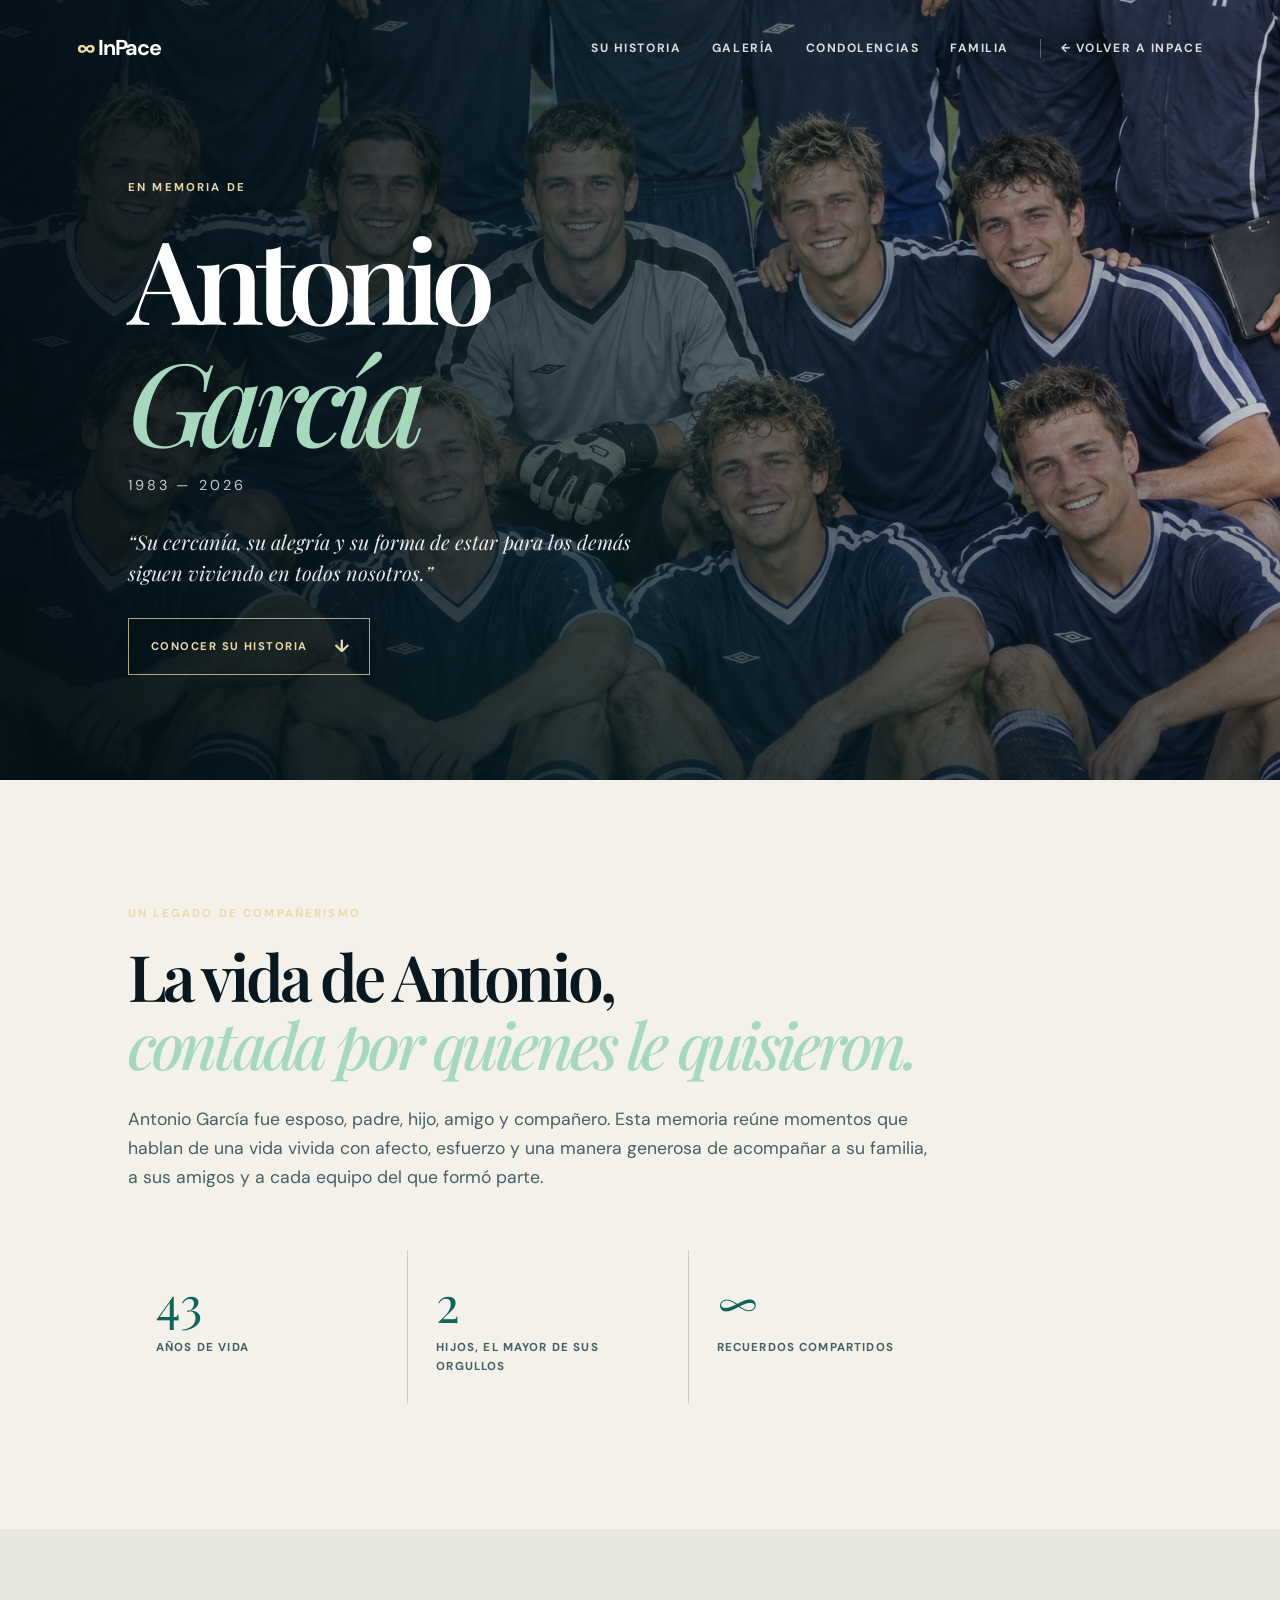
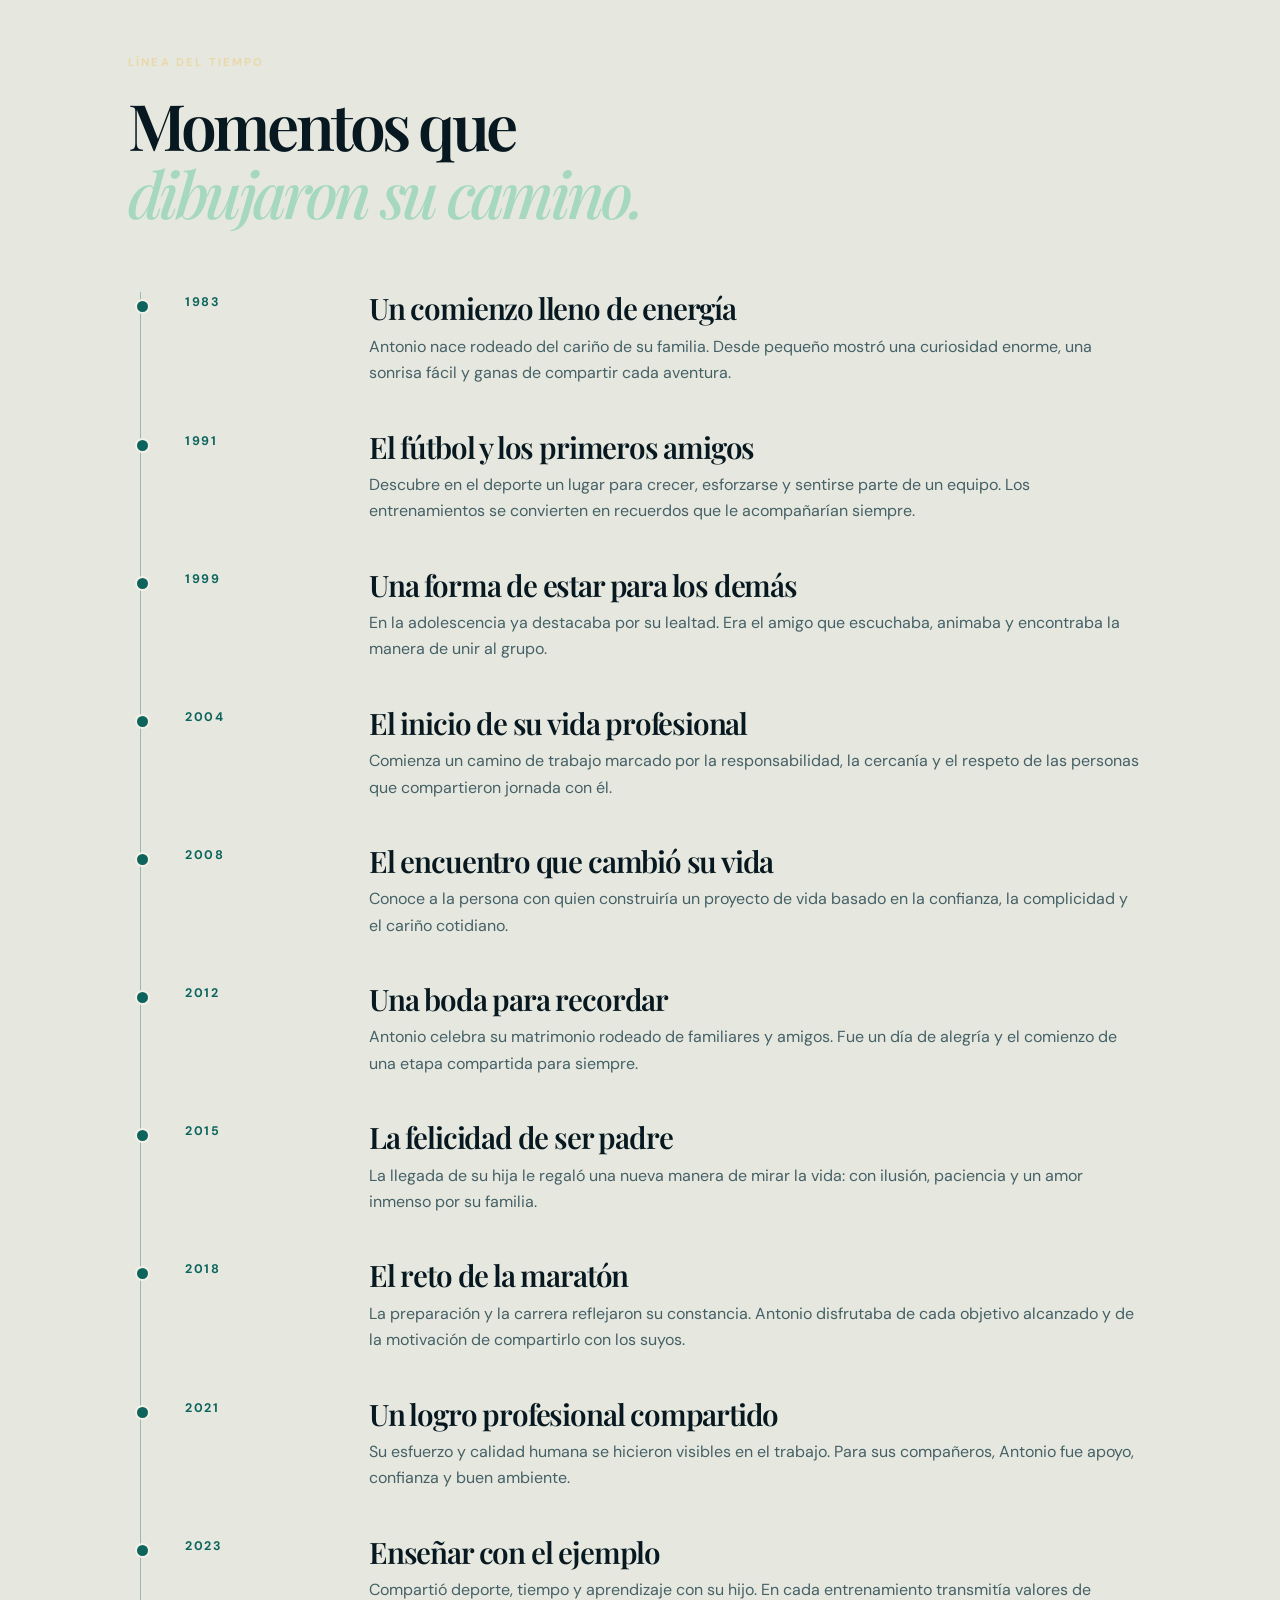
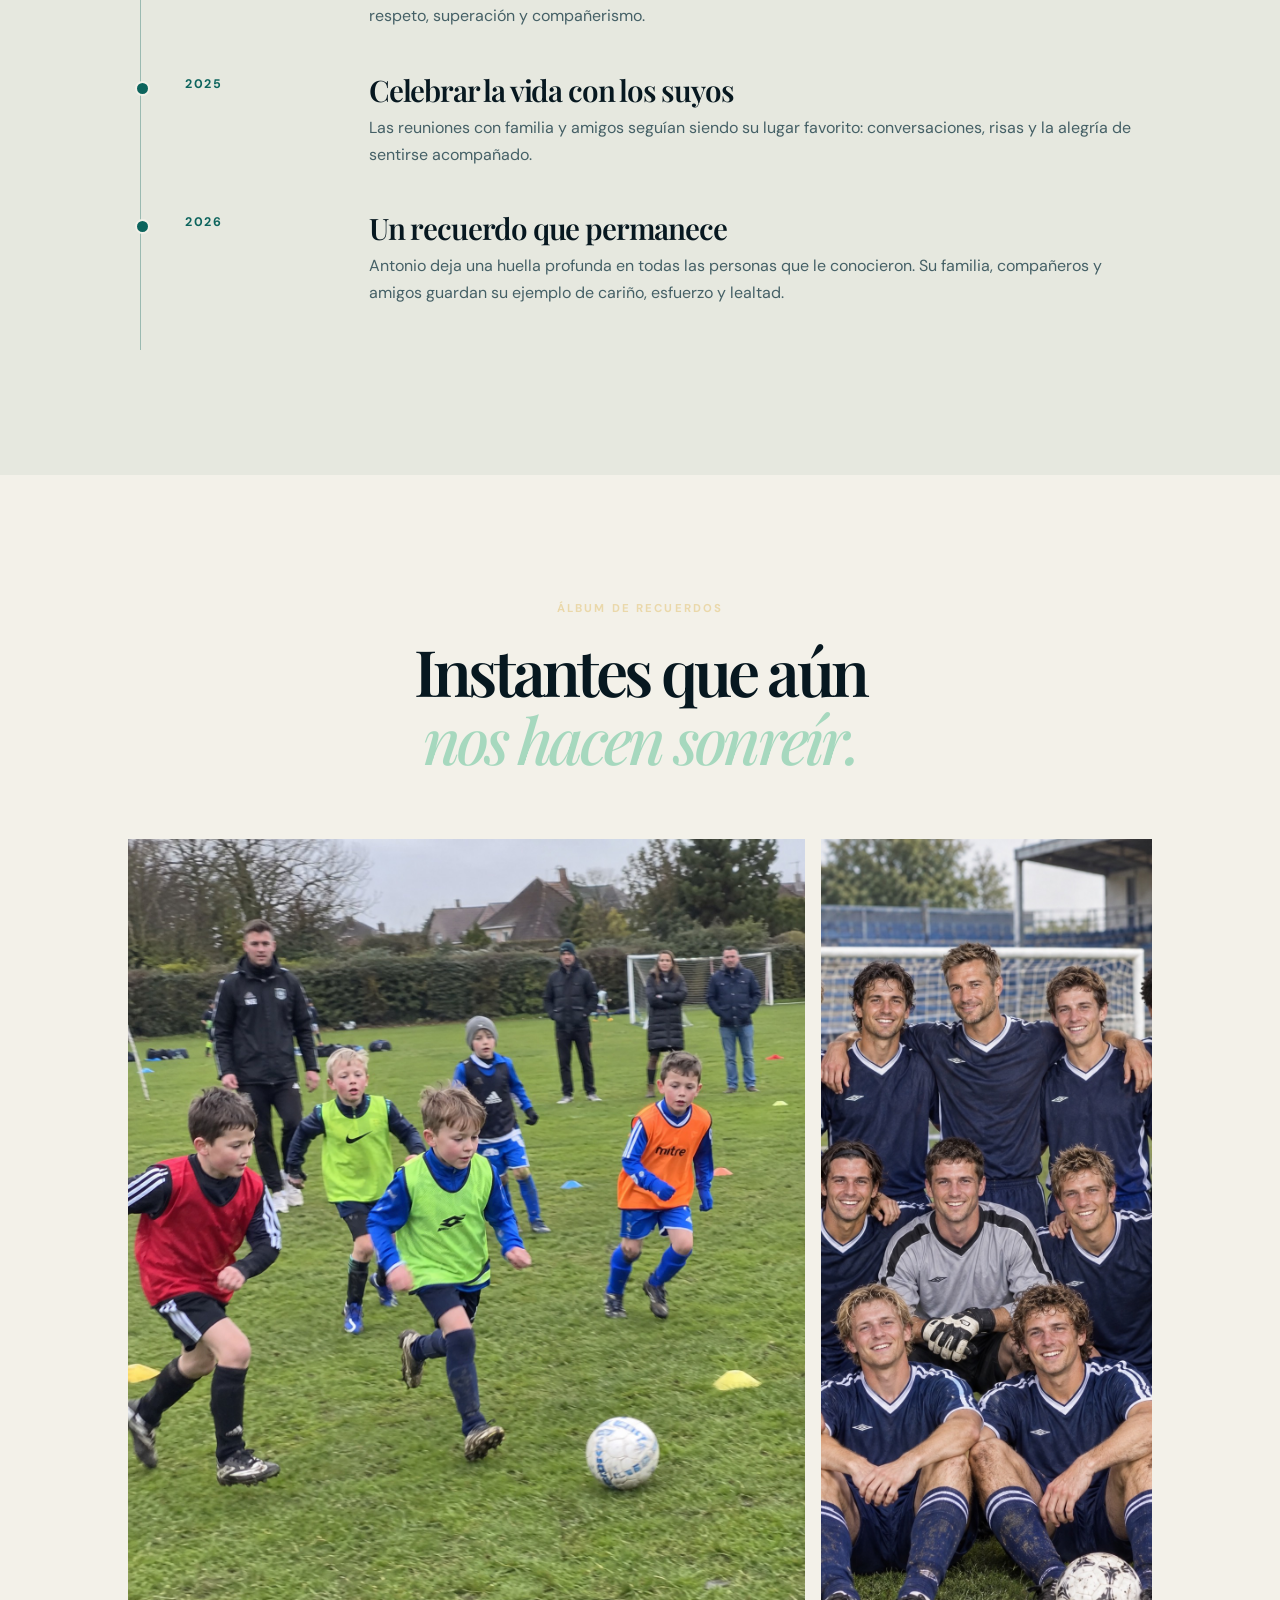
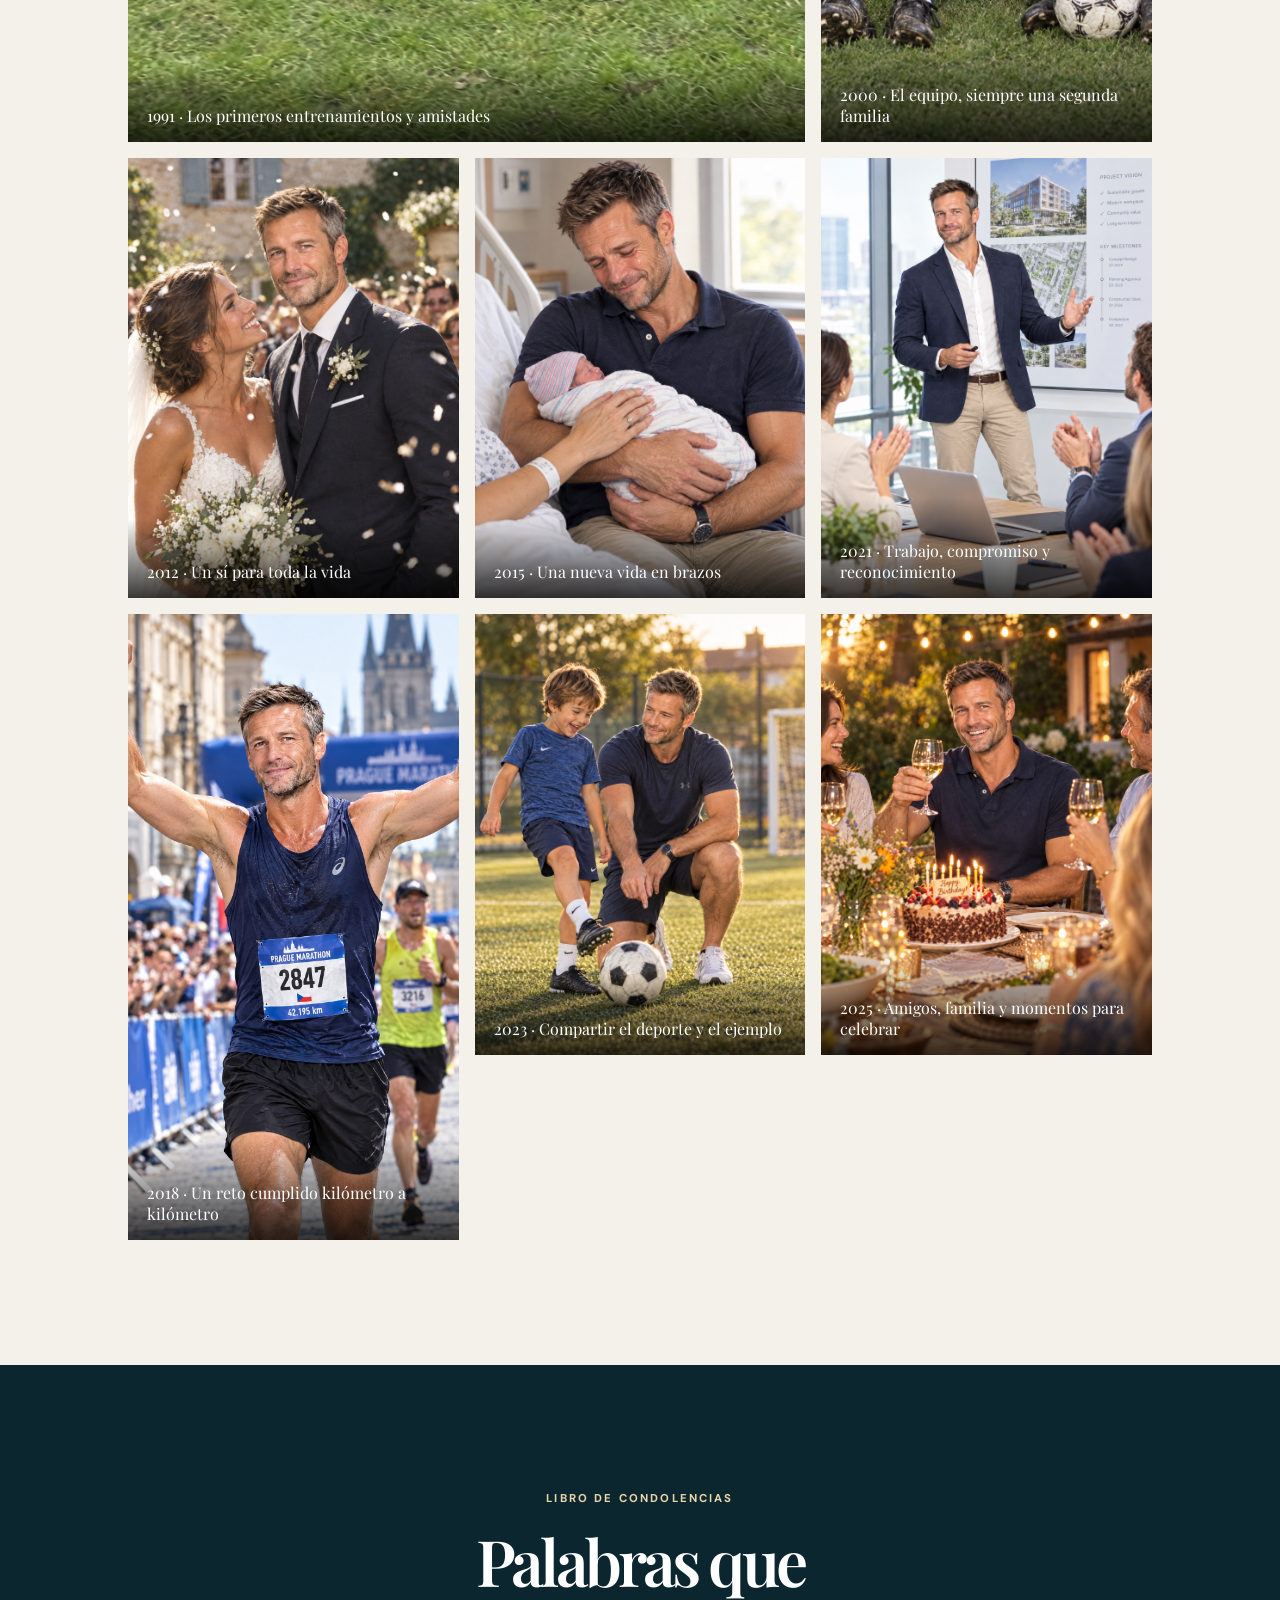
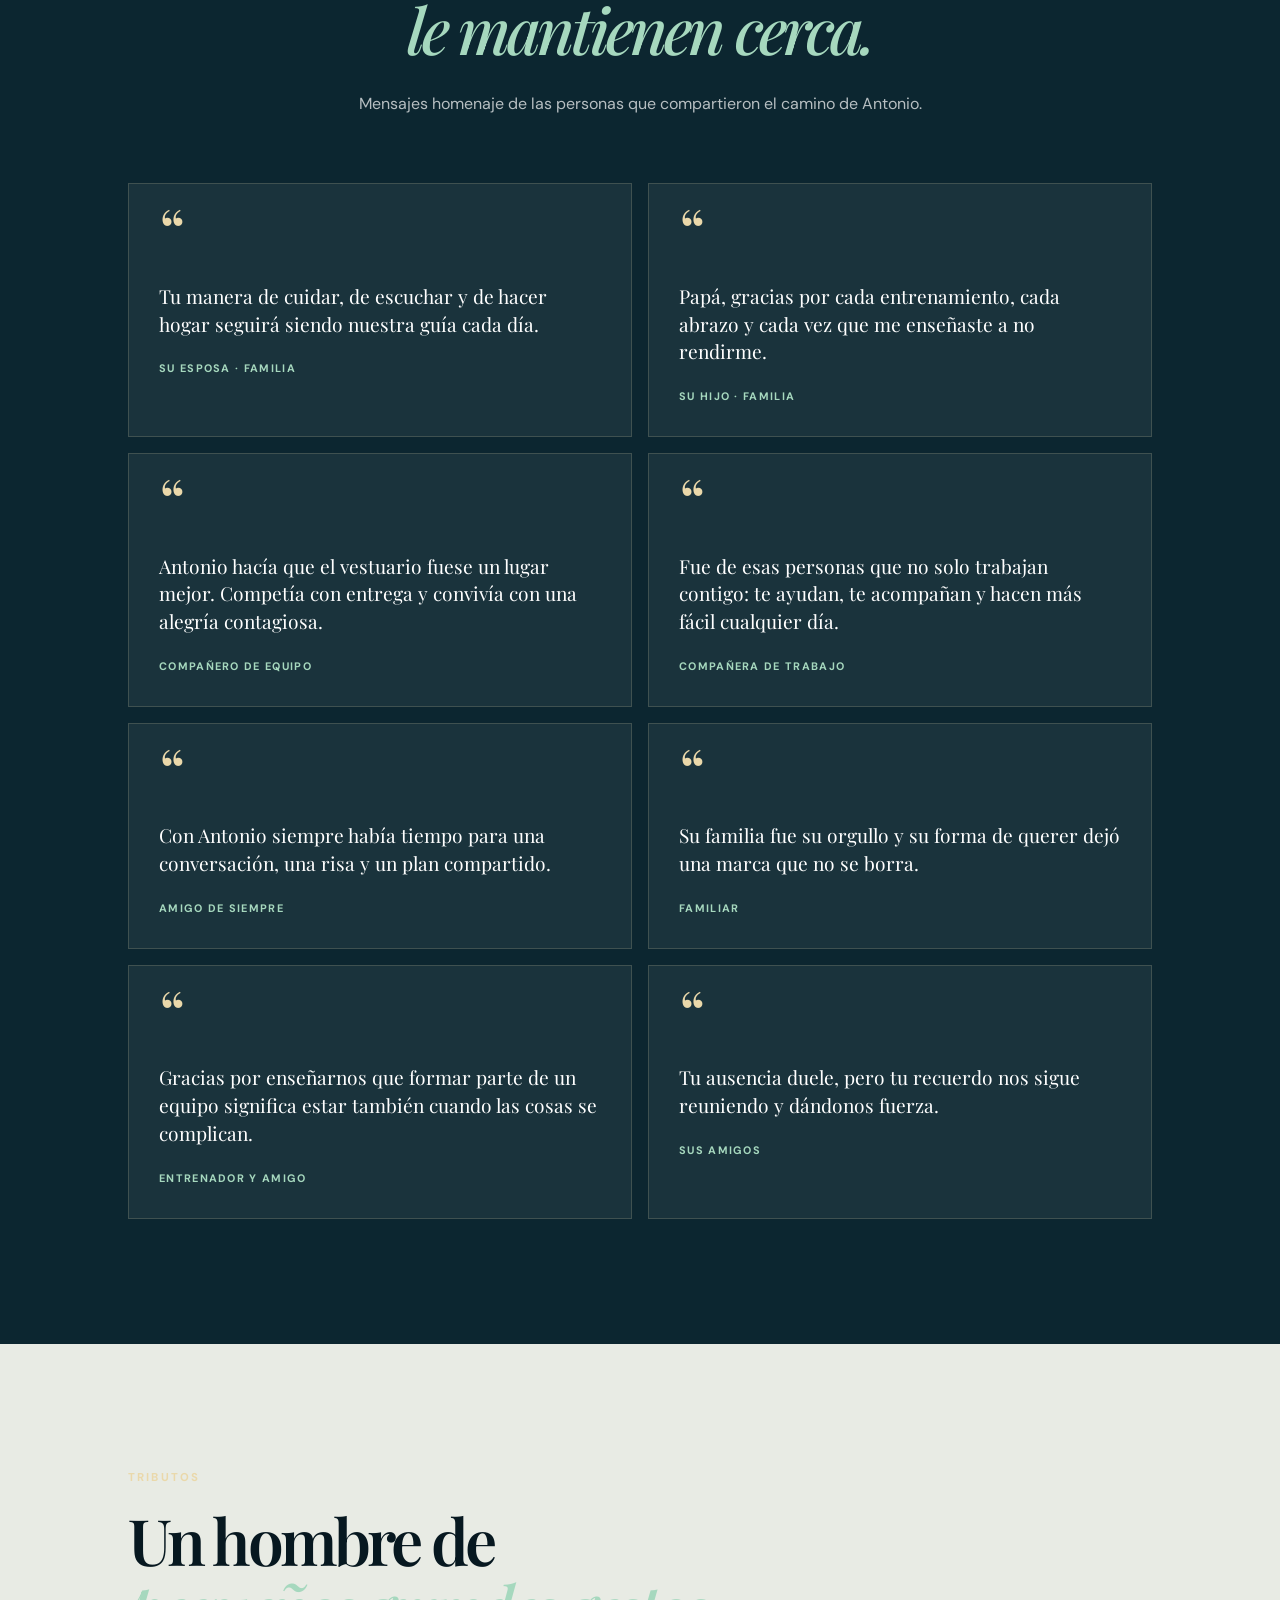
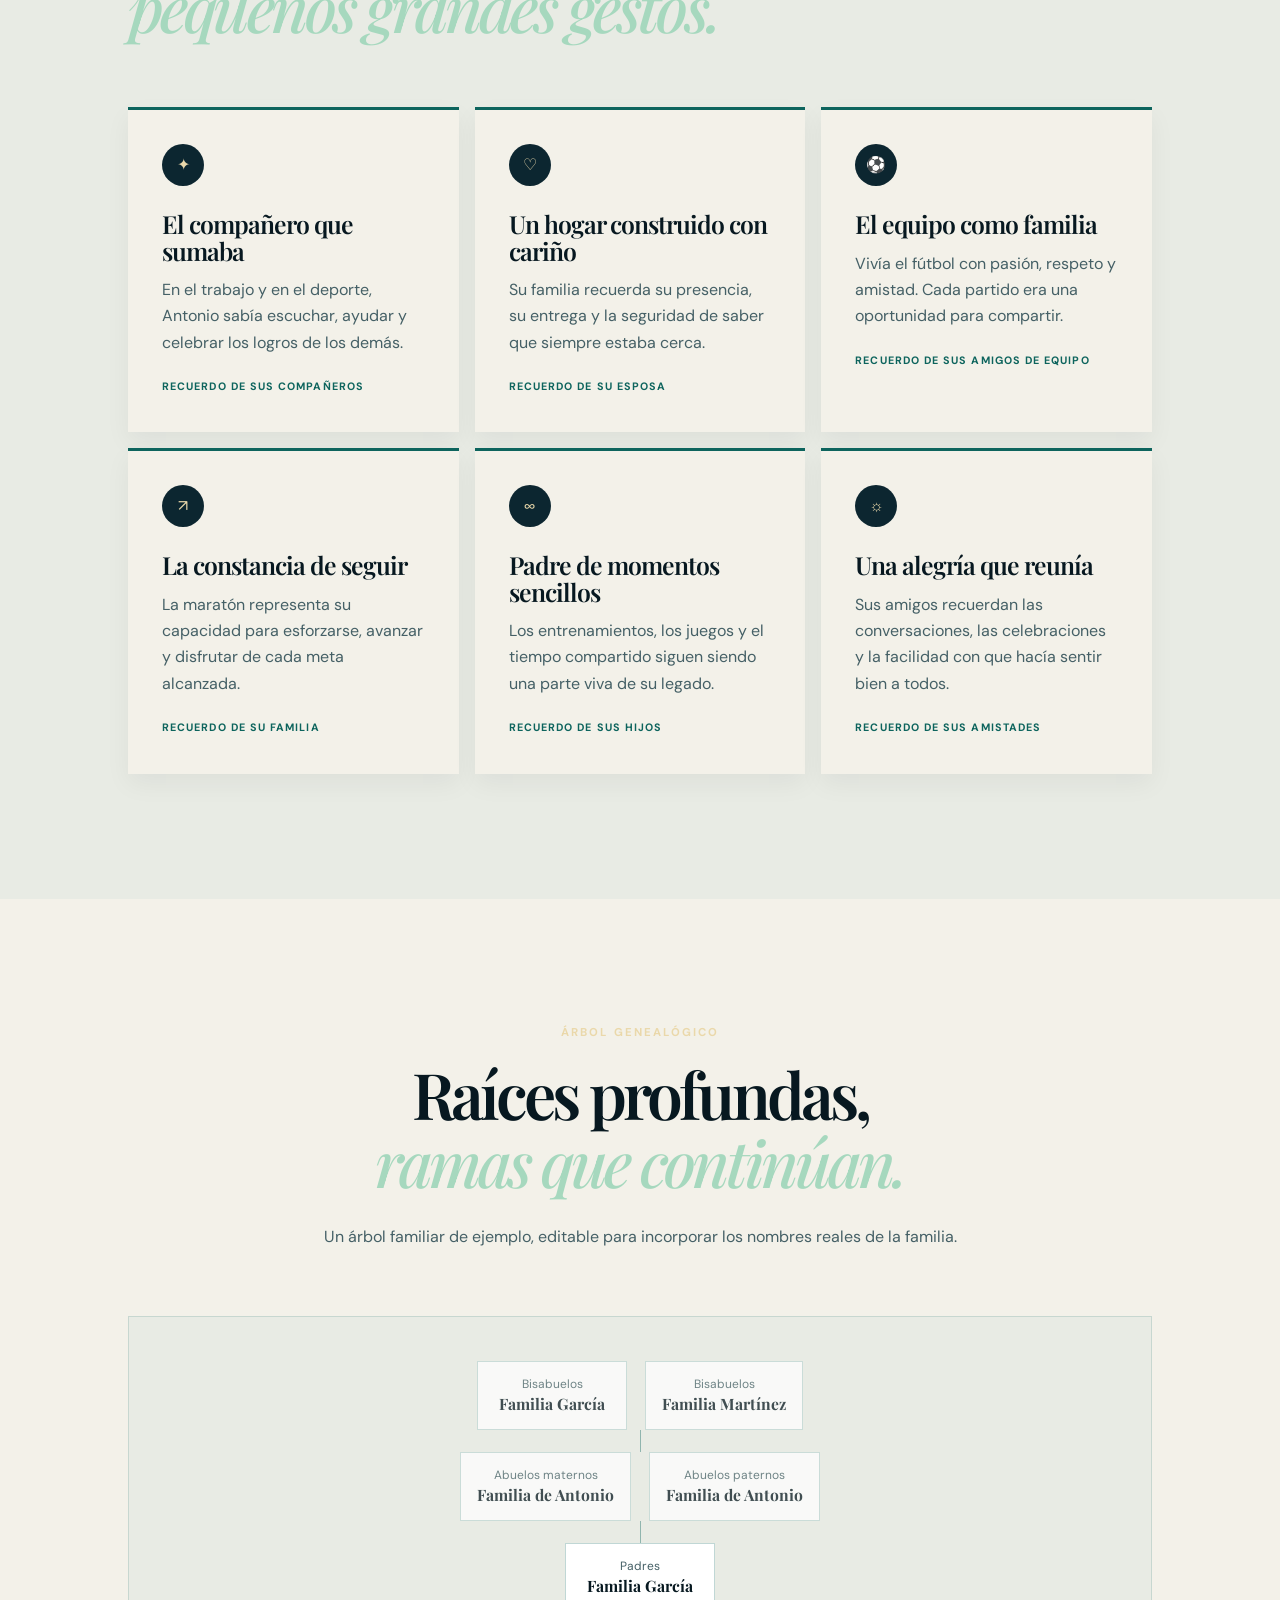
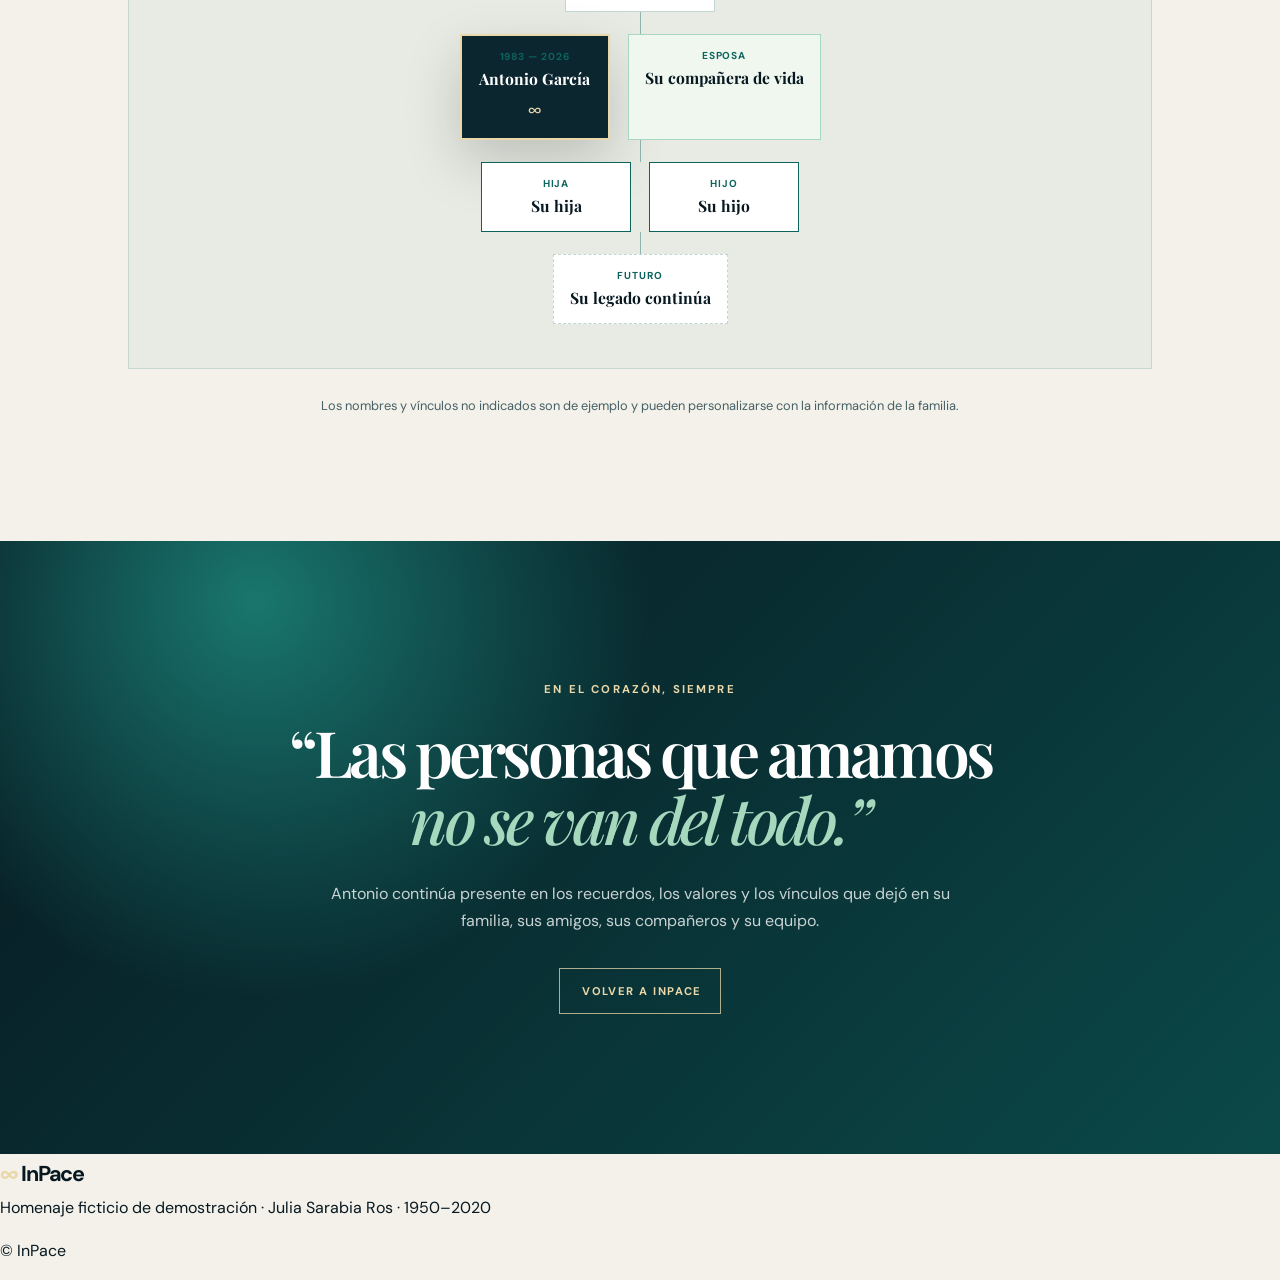
==== commit 275abceb: "Add footer with tribute and copyright information" ====
--- a/memoria-antonio-garcia.html
+++ b/memoria-antonio-garcia.html
@@ -149,6 +149,7 @@
     </section>
   </main>
 
+  <footer class="site-footer"><a class="brand" href="index.html"><span>∞</span> InPace</a><p>Homenaje ficticio de demostración · Julia Sarabia Ros · 1950–2020</p><p>© <span id="year"></span> InPace</p></footer>
   <script src="memoria-antonio-garcia.js"></script>
 </body>
 </html>
--- a/memoria-antonio-garcia.css
+++ b/memoria-antonio-garcia.css
@@ -1,82 +1,149 @@
-:root { --ink: #071820; --deep: #0c2630; --pine: #0d645d; --mint: #a6d8be; --sand: #ead8aa; --paper: #f3f1e9; --warm: #d8c797; --line: rgba(234,216,170,.26); --shadow: 0 22px 56px rgba(0,0,0,.18); }
+:root {
+  --ink: #071820;
+  --deep: #0c2630;
+  --pine: #0d645d;
+  --mint: #a6d8be;
+  --sand: #ead8aa;
+  --paper: #f3f1e9;
+  --mist: #e6e8df;
+  --muted: #456066;
+  --line: rgba(7, 24, 32, .16);
+  --shadow: 0 22px 56px rgba(0, 0, 0, .18);
+}
+
 * { box-sizing: border-box; }
 html { scroll-behavior: smooth; }
-body { margin: 0; background: var(--paper); color: var(--ink); font-family: 'DM Sans', Arial, sans-serif; line-height: 1.65; }
+body { margin: 0; background: var(--paper); color: var(--ink); font-family: "DM Sans", Arial, sans-serif; line-height: 1.65; }
 img { display: block; width: 100%; }
 a { color: inherit; text-decoration: none; }
 button { font: inherit; }
-.progress { position: fixed; inset: 0 auto auto 0; width: 100%; height: 4px; z-index: 20; background: transparent; }
-.progress span { display: block; height: 100%; width: 0; background: linear-gradient(90deg,var(--mint),var(--sand)); }
-.site-header { position: absolute; top: 0; left: 0; width: 100%; z-index: 10; padding: 28px clamp(24px,6vw,92px); display: flex; align-items: center; justify-content: space-between; color: #fff; }
+h1, h2, h3, p { margin-top: 0; }
+h1, h2, h3 { font-family: "Playfair Display", Georgia, serif; font-weight: 600; line-height: 1.06; }
+
+.topbar {
+  position: absolute;
+  top: 0;
+  left: 0;
+  z-index: 5;
+  display: flex;
+  align-items: center;
+  justify-content: space-between;
+  width: 100%;
+  padding: 28px clamp(24px, 6vw, 92px);
+  color: #fff;
+}
+
 .brand { font-size: 1.35rem; font-weight: 700; letter-spacing: -.06em; }
-.brand span { color: var(--sand); }
-.site-header nav { display: flex; gap: clamp(18px,3vw,42px); font-size: .78rem; text-transform: uppercase; letter-spacing: .14em; }
-.site-header nav a { opacity: .82; transition: opacity .2s; }
-.site-header nav a:hover { opacity: 1; }
-.menu-toggle { display: none; color: #fff; background: transparent; border: 1px solid rgba(255,255,255,.5); padding: 8px 12px; border-radius: 99px; }
-.hero { position: relative; min-height: 770px; padding: 150px clamp(24px,10vw,160px) 90px; display: grid; grid-template-columns: 1.05fr .95fr; gap: clamp(40px,7vw,120px); align-items: center; overflow: hidden; background: radial-gradient(circle at 20% 10%,#19776e 0,transparent 29%), linear-gradient(135deg,#071820 10%,#0d3d42 62%,#0b5a56); color: #fff; }
-.hero:after { content: ''; position: absolute; width: 500px; height: 500px; right: -170px; bottom: -300px; border: 1px solid rgba(234,216,170,.38); border-radius: 50%; box-shadow: 0 0 0 35px rgba(234,216,170,.06),0 0 0 90px rgba(234,216,170,.04); }
-.hero-copy,.hero-image { position: relative; z-index: 1; }
-.eyebrow { margin: 0 0 20px; color: var(--sand); font-size: .72rem; text-transform: uppercase; letter-spacing: .19em; font-weight: 700; }
-h1,h2,h3,p { margin-top: 0; }
-h1,h2,h3 { font-family: 'Playfair Display', Georgia, serif; line-height: 1.05; font-weight: 600; }
-h1 { margin-bottom: 16px; font-size: clamp(4rem,8vw,7.6rem); letter-spacing: -.07em; }
-h1 em,h2 em { color: var(--mint); font-weight: 500; }
-.years { margin-bottom: 28px; font-size: .9rem; letter-spacing: .19em; color: rgba(255,255,255,.76); }
-.intro { max-width: 480px; color: rgba(255,255,255,.86); font-size: 1.05rem; }
-.button { display: inline-flex; align-items: center; gap: 30px; margin-top: 14px; padding: 14px 18px 14px 22px; border: 1px solid rgba(234,216,170,.72); color: var(--sand); text-transform: uppercase; font-size: .71rem; font-weight: 700; letter-spacing: .13em; transition: background .2s,color .2s; }
-.button:hover { background: var(--sand); color: var(--ink); }
-.button span { font-size: 1.1rem; }
-.hero-image { max-width: 510px; justify-self: end; transform: rotate(2.5deg); box-shadow: var(--shadow); border: 9px solid rgba(255,255,255,.88); background: #fff; }
-.hero-image img { aspect-ratio: .85; object-fit: cover; }
-.hero-image figcaption { color: var(--deep); padding: 12px 14px; font-family: 'Playfair Display', serif; font-style: italic; font-size: 1.05rem; }
-.hero-mark { position: absolute; right: 4%; top: 19%; font-family: 'Playfair Display',serif; font-size: clamp(10rem,24vw,23rem); font-weight: 700; letter-spacing: -.14em; opacity: .055; }
-.chapter { padding: 130px clamp(24px,10vw,160px); }
-.section-heading { max-width: 750px; margin-bottom: 68px; }
-h2 { margin-bottom: 0; font-size: clamp(2.75rem,5.2vw,5rem); letter-spacing: -.06em; }
-.story { background: #e6e8df; }
-.story-grid { display: grid; grid-template-columns: minmax(0,1.2fr) minmax(260px,.65fr); gap: clamp(40px,10vw,145px); align-items: start; }
-.story-text { max-width: 720px; font-size: 1.1rem; }
-.story-text p + p { margin-top: 26px; }
-.quote-card { position: relative; background: var(--deep); color: #fff; padding: 43px 38px 38px; box-shadow: var(--shadow); }
-.quote-card span { color: var(--sand); font: 5rem/.5 'Playfair Display',serif; }
-.quote-card p { margin: 18px 0; font: 1.55rem/1.26 'Playfair Display',serif; }
-.quote-card small { color: var(--mint); letter-spacing: .1em; text-transform: uppercase; font-size: .68rem; }
-.moments { background: var(--paper); }
-.timeline { border-top: 1px solid rgba(7,24,32,.18); }
-.moment { display: grid; grid-template-columns: 70px minmax(0,1fr) 245px; gap: 28px; align-items: center; padding: 40px 0; border-bottom: 1px solid rgba(7,24,32,.18); }
-.moment-number { color: var(--pine); font-weight: 700; letter-spacing: .1em; }
-.moment-label { margin-bottom: 9px; color: var(--pine); text-transform: uppercase; letter-spacing: .15em; font-size: .67rem; font-weight: 700; }
-.moment h3 { margin-bottom: 12px; font-size: clamp(1.5rem,2.5vw,2.2rem); letter-spacing: -.04em; }
-.moment-content > p:last-child { margin-bottom: 0; color: #456066; max-width: 700px; }
-.photo-button,.gallery-item { border: 0; padding: 0; cursor: zoom-in; overflow: hidden; background: var(--deep); }
-.photo-button { height: 170px; box-shadow: 0 10px 24px rgba(7,24,32,.13); }
-.photo-button img { height: 100%; object-fit: cover; transition: transform .35s ease; }
-.photo-button:hover img,.gallery-item:hover img { transform: scale(1.06); }
-.gallery { background: var(--deep); color: #fff; }
-.gallery .section-heading { color: #fff; }
-.gallery-grid { display: grid; grid-template-columns: repeat(2,1fr); gap: 16px; max-width: 1140px; }
-.gallery-item { position: relative; min-height: 300px; text-align: left; }
-.gallery-item img { height: 100%; object-fit: cover; opacity: .82; transition: transform .4s ease,opacity .3s; }
-.gallery-item:hover img { opacity: 1; }
-.gallery-item span { position: absolute; left: 22px; bottom: 17px; color: #fff; font: 1.25rem 'Playfair Display',serif; text-shadow: 0 2px 12px #000; }
-.gallery-large { grid-row: span 2; min-height: 616px; }
-.gallery-wide { min-height: 300px; }
-.legacy { padding: 145px 24px; background: linear-gradient(145deg,#11746b,#0b383d); color: #fff; text-align: center; }
-.legacy-inner { max-width: 950px; margin: auto; }
-.legacy .eyebrow { color: var(--sand); }
-.legacy h2 { font-size: clamp(2.25rem,4.4vw,4.1rem); }
-.legacy h2 em { color: var(--mint); }
-.legacy-line { width: 70px; height: 2px; margin: 38px auto; background: var(--sand); }
-.legacy p:not(.eyebrow):not(.signature) { max-width: 620px; margin: auto; color: rgba(255,255,255,.85); }
-.signature { margin: 28px 0 0; color: var(--sand); font: 1.4rem 'Playfair Display',serif; font-style: italic; }
-footer { padding: 42px clamp(24px,10vw,160px); display: flex; justify-content: space-between; gap: 24px; align-items: center; background: #06151b; color: rgba(255,255,255,.7); font-size: .82rem; }
-footer p { margin: 0; }
-.lightbox { width: min(92vw,1100px); padding: 0; border: 0; background: transparent; overflow: visible; }
-.lightbox::backdrop { background: rgba(0,0,0,.84); backdrop-filter: blur(4px); }
-.lightbox img { max-height: 86vh; width: auto; max-width: 100%; margin: auto; object-fit: contain; }
-.lightbox-close { position: fixed; right: 22px; top: 16px; width: 42px; height: 42px; border: 1px solid rgba(255,255,255,.7); border-radius: 50%; background: transparent; color: #fff; cursor: pointer; font-size: 2rem; line-height: 1; }
-.reveal { opacity: 0; transform: translateY(28px); transition: opacity .75s ease,transform .75s ease; }
-.reveal.visible { opacity: 1; transform: translateY(0); }
-@media (max-width: 800px) { .site-header { padding: 20px 24px; } .menu-toggle { display: block; } .site-header nav { display: none; position: absolute; right: 24px; top: 68px; min-width: 195px; flex-direction: column; gap: 17px; padding: 20px; background: #0b343a; box-shadow: var(--shadow); } .site-header nav.open { display: flex; } .hero { min-height: auto; grid-template-columns: 1fr; padding: 135px 24px 72px; } .hero-image { justify-self: start; max-width: 360px; margin-top: 4px; } .chapter { padding: 90px 24px; } .section-heading { margin-bottom: 44px; } .story-grid { grid-template-columns: 1fr; } .moment { grid-template-columns: 42px 1fr; gap: 18px; } .photo-button { grid-column: 2; width: min(100%,340px); height: 210px; } .gallery-grid { grid-template-columns: 1fr; } .gallery-large,.gallery-wide,.gallery-item { grid-row: auto; min-height: 340px; } footer { padding: 34px 24px; align-items: flex-start; flex-direction: column; } }
-@media (prefers-reduced-motion: reduce) { html { scroll-behavior: auto; } *,*:before,*:after { transition-duration: .01ms !important; animation-duration: .01ms !important; } }+.brand span { color: var(--sand); font-size: 1.55rem; vertical-align: -.06em; }
+#nav { display: flex; align-items: center; gap: clamp(15px, 2.4vw, 35px); font-size: .75rem; font-weight: 700; letter-spacing: .13em; text-transform: uppercase; }
+#nav a { opacity: .84; transition: opacity .2s, color .2s; }
+#nav a:hover { opacity: 1; color: var(--sand); }
+#nav .back { padding-left: 20px; border-left: 1px solid rgba(255,255,255,.35); }
+.menu-button { display: none; border: 1px solid rgba(255,255,255,.55); border-radius: 999px; background: transparent; color: #fff; padding: 8px 12px; cursor: pointer; }
+
+.hero { position: relative; min-height: 780px; display: grid; align-items: end; overflow: hidden; color: #fff; background: var(--deep); }
+.hero-image { position: absolute; inset: 0; height: 100%; object-fit: cover; object-position: center; }
+.hero-shade { position: absolute; inset: 0; background: linear-gradient(90deg, rgba(2,15,20,.93) 2%, rgba(5,31,35,.67) 48%, rgba(7,24,32,.22) 100%), linear-gradient(0deg, rgba(2,15,20,.58), transparent 48%); }
+.hero-content { position: relative; z-index: 1; max-width: 760px; padding: 170px clamp(24px, 10vw, 160px) 105px; }
+.eyebrow { margin-bottom: 18px; color: var(--sand); font-size: .71rem; font-weight: 700; letter-spacing: .19em; text-transform: uppercase; }
+h1 { margin-bottom: 14px; font-size: clamp(4.2rem, 9vw, 8rem); letter-spacing: -.075em; }
+h1 em, h2 em { color: var(--mint); font-weight: 500; }
+.dates { margin-bottom: 28px; color: rgba(255,255,255,.76); font-size: .9rem; letter-spacing: .2em; }
+.hero-quote { max-width: 540px; margin-bottom: 30px; color: rgba(255,255,255,.9); font: 1.25rem/1.55 "Playfair Display", Georgia, serif; font-style: italic; }
+.scroll-link, .button-light { display: inline-flex; gap: 26px; align-items: center; border: 1px solid rgba(234,216,170,.74); padding: 13px 18px 13px 22px; color: var(--sand); font-size: .7rem; font-weight: 700; letter-spacing: .13em; text-transform: uppercase; transition: color .2s, background .2s; }
+.scroll-link:hover, .button-light:hover { background: var(--sand); color: var(--ink); }
+.scroll-link span { font-size: 1.1rem; }
+
+.welcome, .timeline-section, .gallery-section, .tributes, .family-section { padding: 125px clamp(24px, 10vw, 160px); }
+.welcome { max-width: 1180px; }
+.welcome h2, .section-title h2 { margin-bottom: 28px; font-size: clamp(2.7rem, 5vw, 5rem); letter-spacing: -.06em; }
+.welcome > p:not(.eyebrow) { max-width: 800px; color: var(--muted); font-size: 1.1rem; }
+.facts { display: grid; grid-template-columns: repeat(3, 1fr); gap: 1px; max-width: 840px; margin-top: 58px; background: var(--line); }
+.facts div { padding: 28px; background: var(--paper); }
+.facts span { display: block; color: var(--pine); font: 3.1rem/1 "Playfair Display", Georgia, serif; }
+.facts small { display: block; margin-top: 10px; color: var(--muted); font-size: .72rem; font-weight: 700; letter-spacing: .1em; text-transform: uppercase; }
+
+.timeline-section { background: var(--mist); }
+.section-title { max-width: 800px; margin-bottom: 66px; }
+.centered { margin-right: auto; margin-left: auto; text-align: center; }
+.timeline { max-width: 1000px; margin: 0 auto; padding: 0; list-style: none; border-left: 1px solid rgba(13,100,93,.35); }
+.timeline li { position: relative; display: grid; grid-template-columns: 150px 1fr; gap: 34px; padding: 0 0 44px 44px; }
+.timeline li::before { position: absolute; top: 7px; left: -6px; width: 11px; height: 11px; border: 2px solid var(--paper); border-radius: 50%; background: var(--pine); content: ""; }
+.timeline time { color: var(--pine); font-size: .78rem; font-weight: 700; letter-spacing: .14em; }
+.timeline h3 { margin-bottom: 10px; font-size: 1.85rem; letter-spacing: -.04em; }
+.timeline p { margin-bottom: 0; color: var(--muted); }
+
+.gallery-section { background: var(--paper); }
+.gallery { display: grid; grid-template-columns: repeat(3, 1fr); gap: 16px; max-width: 1240px; margin: 0 auto; }
+.gallery figure { position: relative; min-height: 305px; margin: 0; overflow: hidden; background: var(--deep); }
+.gallery figure.wide { grid-column: span 2; }
+.gallery figure.tall { grid-row: span 2; min-height: 626px; }
+.gallery img { width: 100%; height: 100%; object-fit: cover; transition: transform .45s ease, opacity .35s; }
+.gallery figure:hover img { transform: scale(1.06); opacity: .86; }
+.gallery figcaption { position: absolute; right: 0; bottom: 0; left: 0; padding: 42px 19px 16px; color: #fff; background: linear-gradient(transparent, rgba(0,0,0,.78)); font: 1rem "Playfair Display", Georgia, serif; }
+
+.condolences { padding: 125px clamp(24px, 10vw, 160px); background: var(--deep); color: #fff; }
+.light-title h2 { color: #fff; }
+.light-title p:not(.eyebrow) { max-width: 620px; margin: auto; color: rgba(255,255,255,.7); }
+.notes { display: grid; grid-template-columns: repeat(2, 1fr); gap: 16px; max-width: 1180px; margin: 0 auto; }
+.notes article { min-height: 205px; padding: 30px; background: rgba(255,255,255,.06); border: 1px solid rgba(234,216,170,.18); }
+.notes article > span { color: var(--sand); font: 4rem/.5 "Playfair Display", Georgia, serif; }
+.notes article p { margin: 18px 0 22px; font: 1.2rem/1.45 "Playfair Display", Georgia, serif; }
+.notes footer { color: var(--mint); font-size: .68rem; font-weight: 700; letter-spacing: .12em; text-transform: uppercase; }
+
+.tributes { background: #e8ebe4; }
+.tribute-grid { display: grid; grid-template-columns: repeat(3, 1fr); gap: 16px; }
+.tribute-grid article { min-height: 280px; padding: 34px; background: var(--paper); border-top: 3px solid var(--pine); box-shadow: 0 10px 24px rgba(7,24,32,.05); }
+.icon { width: 42px; height: 42px; display: grid; place-items: center; margin-bottom: 25px; border-radius: 50%; background: var(--deep); color: var(--sand); }
+.tribute-grid h3 { margin-bottom: 13px; font-size: 1.55rem; letter-spacing: -.04em; }
+.tribute-grid p { color: var(--muted); }
+.tribute-grid article span:last-child { color: var(--pine); font-size: .67rem; font-weight: 700; letter-spacing: .1em; text-transform: uppercase; }
+
+.family-section { background: var(--paper); }
+.family-section .section-title > p:not(.eyebrow) { max-width: 670px; margin: auto; color: var(--muted); }
+.tree-wrap { display: grid; gap: 22px; max-width: 1080px; margin: 65px auto 26px; padding: 44px 24px; background: #e8ebe4; border: 1px solid rgba(13,100,93,.15); }
+.generation { position: relative; display: flex; justify-content: center; gap: 18px; }
+.generation:not(:last-child)::after { position: absolute; bottom: -22px; width: 1px; height: 22px; background: rgba(13,100,93,.4); content: ""; }
+.person { min-width: 150px; padding: 14px 16px; border: 1px solid rgba(13,100,93,.26); background: #fff; color: var(--muted); text-align: center; font-size: .75rem; line-height: 1.4; }
+.person b { display: block; color: var(--ink); font-family: "Playfair Display", Georgia, serif; font-size: .98rem; }
+.person small { display: block; margin-bottom: 4px; color: var(--pine); font-size: .63rem; font-weight: 700; letter-spacing: .09em; text-transform: uppercase; }
+.person.muted { opacity: .74; }
+.person.antoni o { border-color: var(--sand); }
+.person.antonio { border: 2px solid var(--sand); background: var(--deep); color: rgba(255,255,255,.74); box-shadow: var(--shadow); }
+.person.antonio b { color: #fff; }
+.person.antonio span { display: block; margin-top: 7px; color: var(--sand); font-size: 1.2rem; }
+.person.spouse { border-color: var(--mint); background: #eff7ef; }
+.person.child { border-color: var(--pine); }
+.person.grandchild { border-style: dashed; }
+.tree-note { max-width: 850px; margin: auto; color: var(--muted); font-size: .8rem; text-align: center; }
+
+.closing { padding: 140px 24px; background: radial-gradient(circle at 20% 10%, #19776e 0, transparent 34%), linear-gradient(135deg, #071820, #0b4948); color: #fff; text-align: center; }
+.closing h2 { max-width: 900px; margin: 0 auto 28px; font-size: clamp(2.7rem, 5vw, 5rem); letter-spacing: -.06em; }
+.closing > p:not(.eyebrow) { max-width: 650px; margin: 0 auto 34px; color: rgba(255,255,255,.78); }
+
+@media (max-width: 900px) {
+  .menu-button { display: inline-block; }
+  #nav { display: none; position: absolute; top: 70px; right: 24px; min-width: 215px; flex-direction: column; align-items: stretch; gap: 15px; padding: 20px; background: #0a3036; box-shadow: var(--shadow); }
+  #nav.open { display: flex; }
+  #nav .back { padding-top: 14px; padding-left: 0; border-top: 1px solid rgba(255,255,255,.25); border-left: 0; }
+  .timeline li { grid-template-columns: 95px 1fr; }
+  .gallery { grid-template-columns: repeat(2, 1fr); }
+  .tribute-grid { grid-template-columns: repeat(2, 1fr); }
+}
+
+@media (max-width: 620px) {
+  .topbar { padding: 20px 24px; }
+  .hero { min-height: 680px; }
+  .hero-content { padding: 145px 24px 72px; }
+  .welcome, .timeline-section, .gallery-section, .condolences, .tributes, .family-section { padding: 82px 24px; }
+  .facts, .notes, .tribute-grid, .gallery { grid-template-columns: 1fr; }
+  .facts div { padding: 20px; }
+  .timeline { margin-left: 6px; }
+  .timeline li { grid-template-columns: 1fr; gap: 9px; padding-left: 29px; }
+  .gallery figure, .gallery figure.wide, .gallery figure.tall { grid-column: auto; grid-row: auto; min-height: 310px; }
+  .generation { flex-wrap: wrap; }
+  .person { min-width: 130px; }
+  .tree-wrap { padding: 28px 10px; }
+}
+
+@media (prefers-reduced-motion: reduce) { html { scroll-behavior: auto; } * { transition: none !important; } }
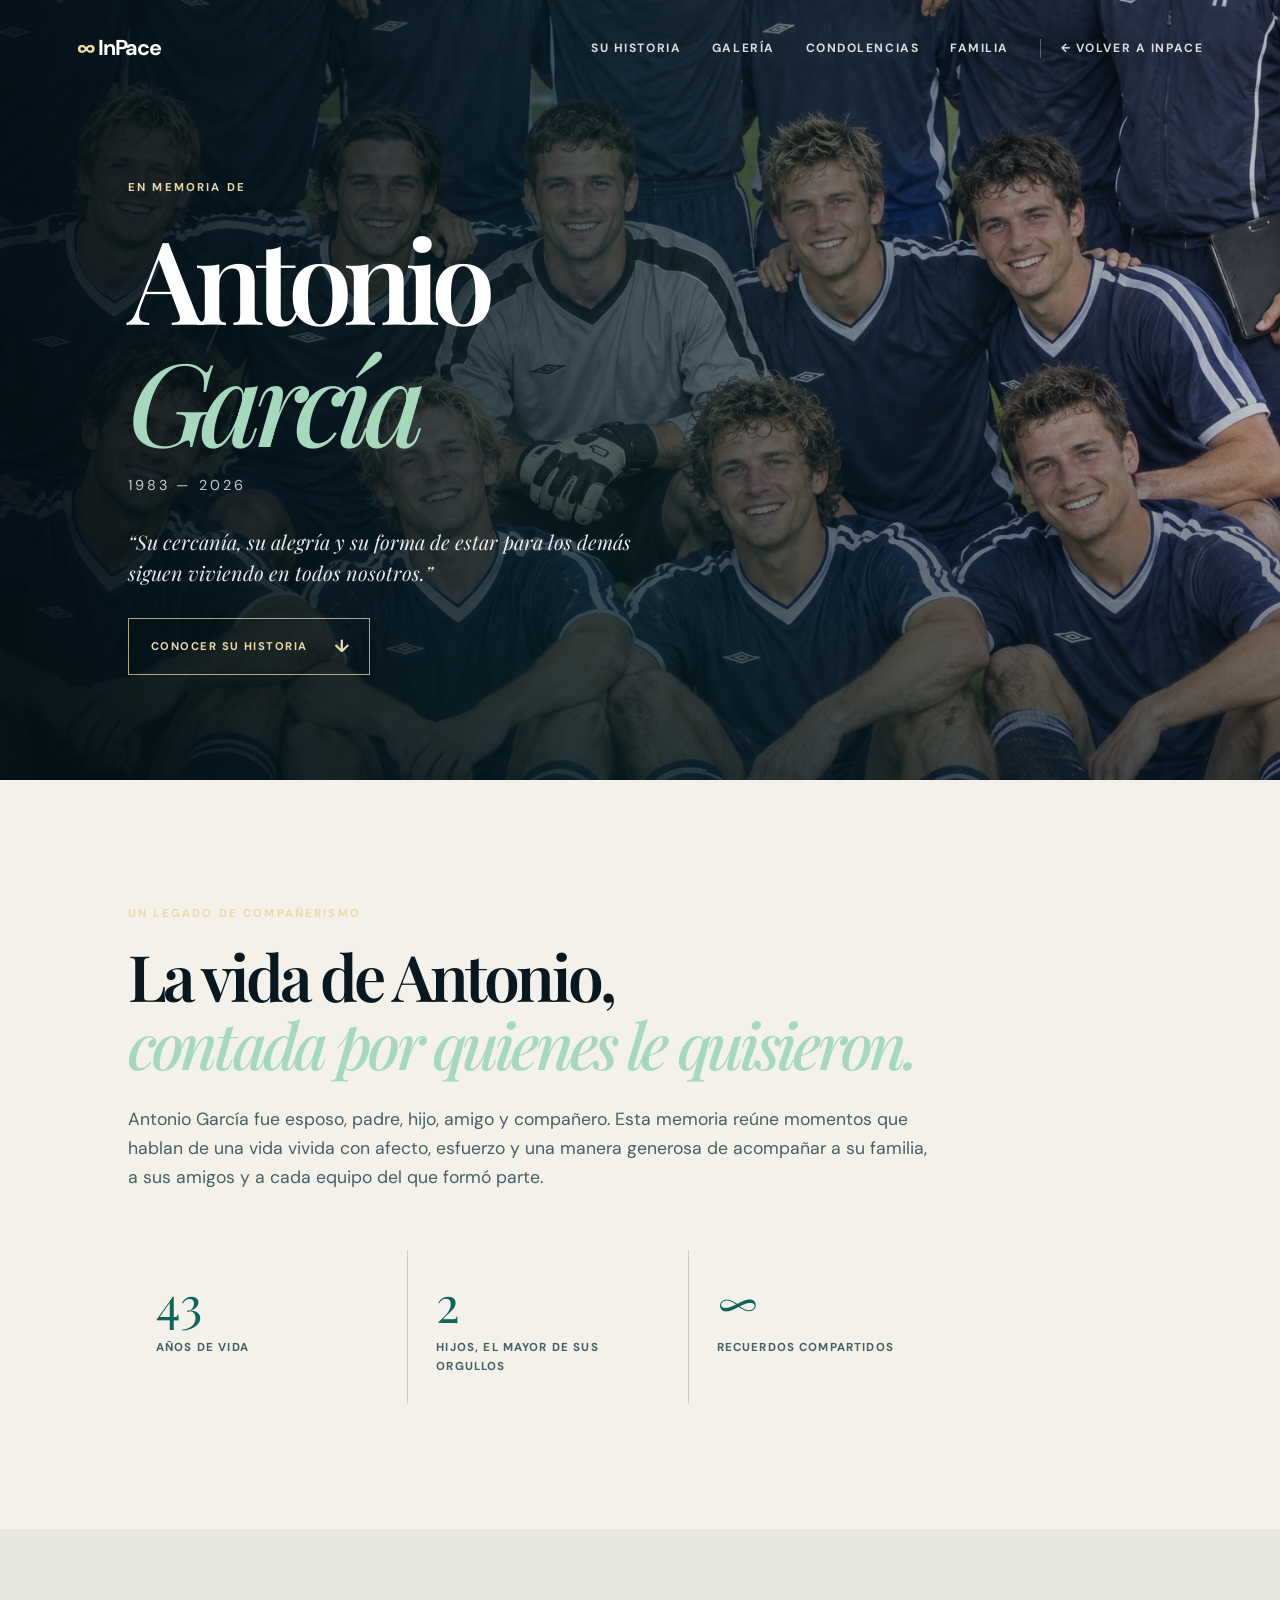
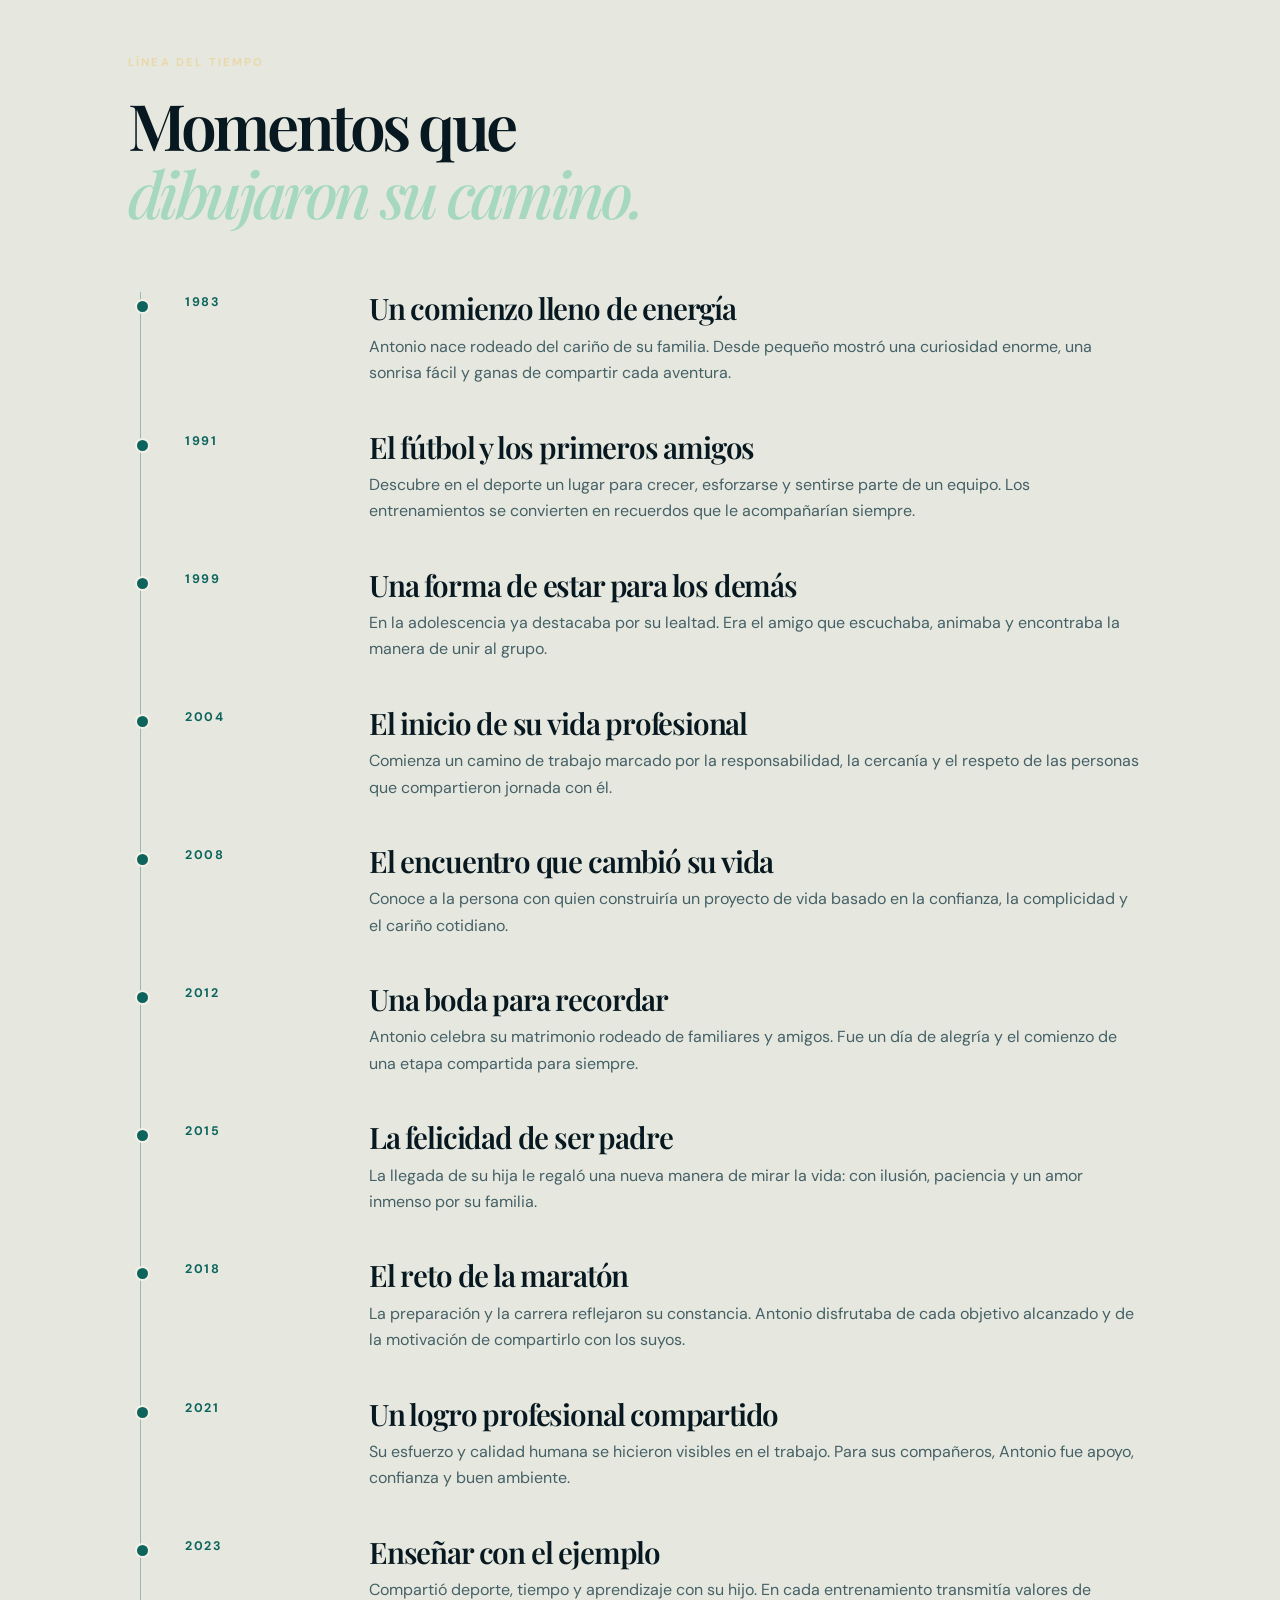
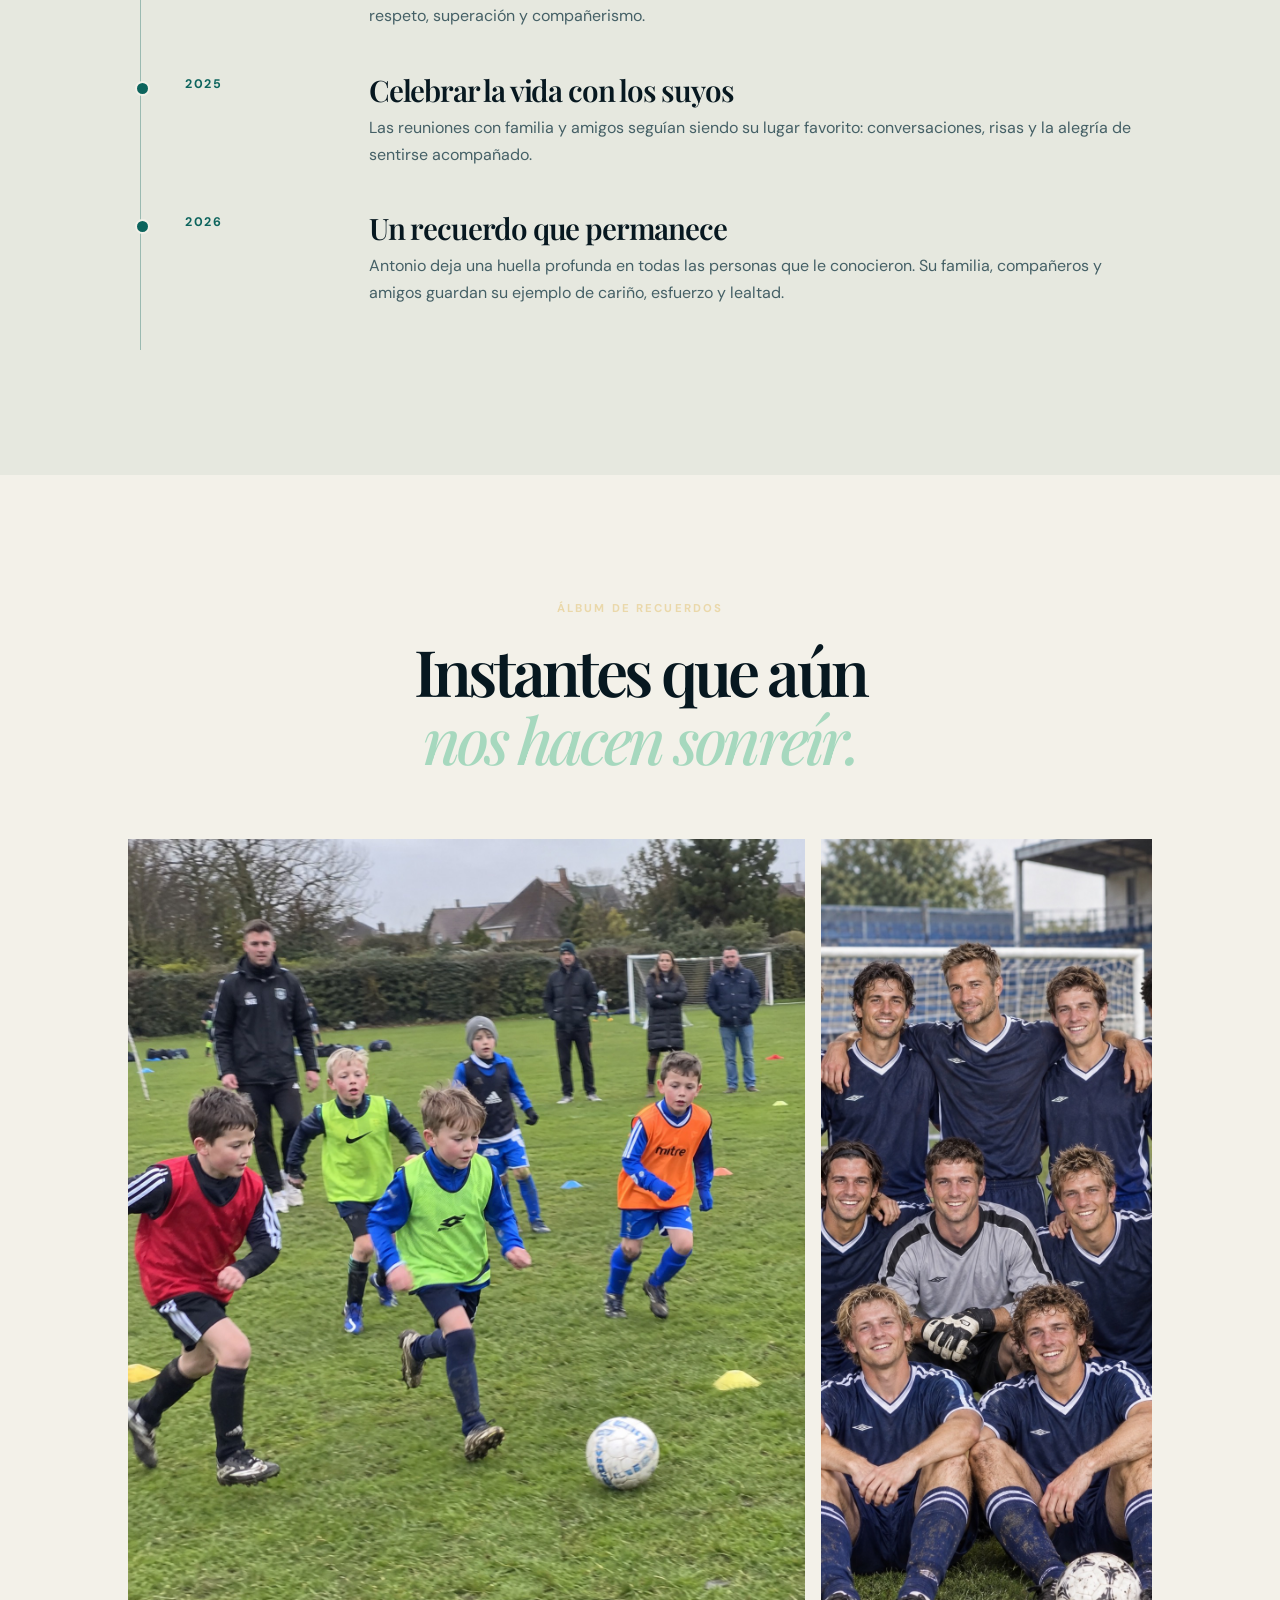
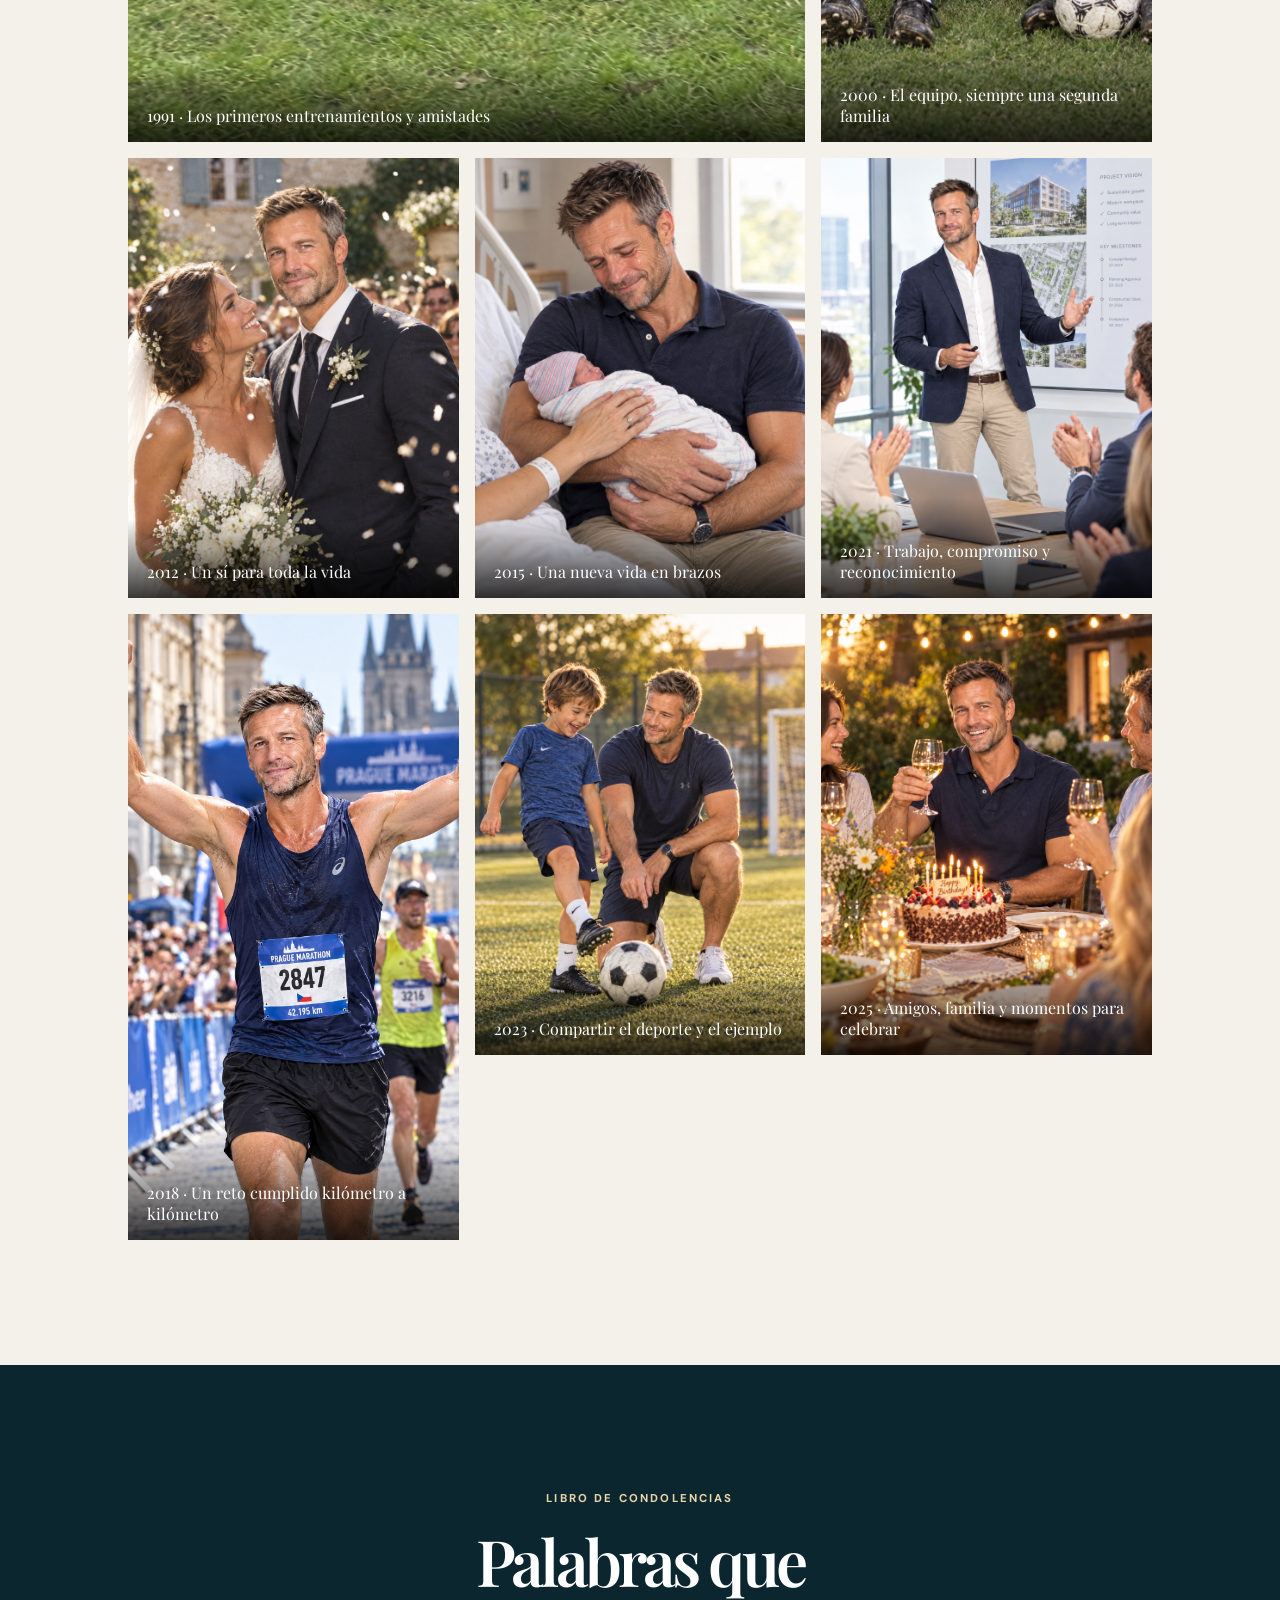
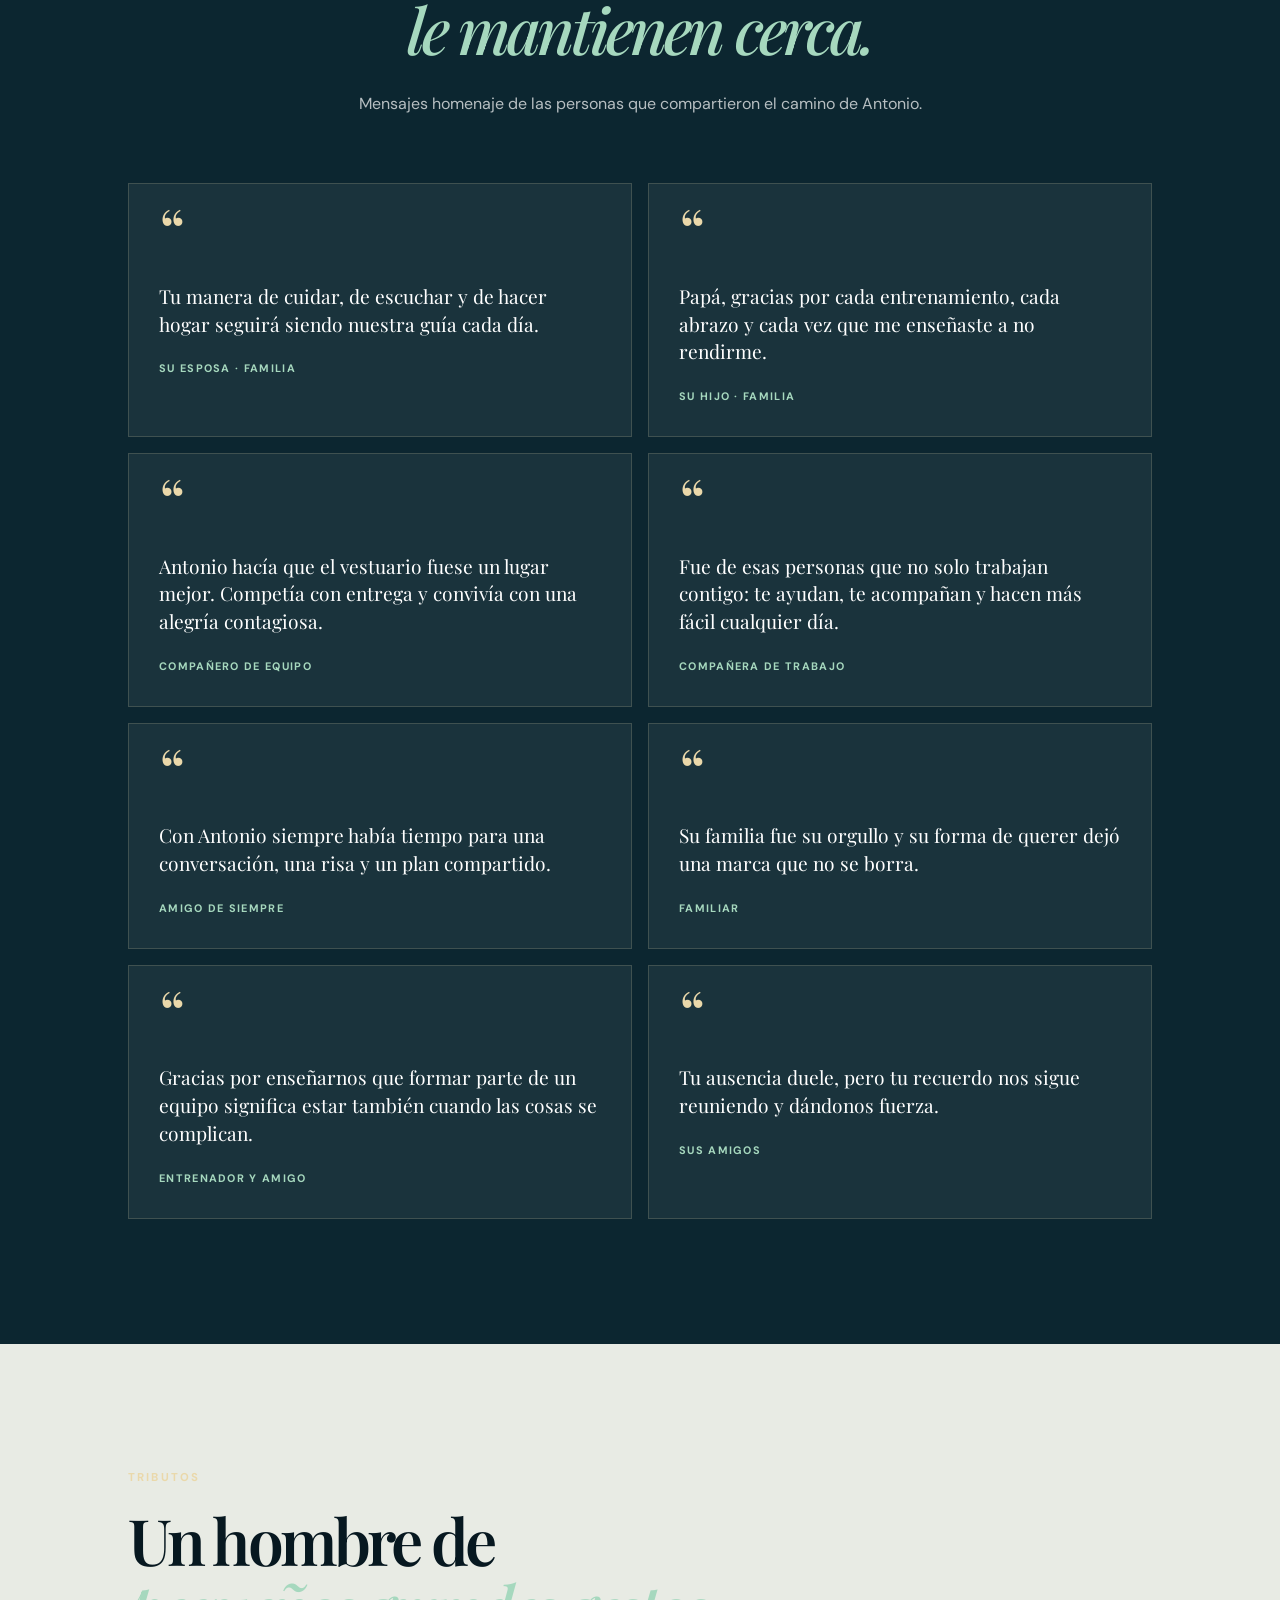
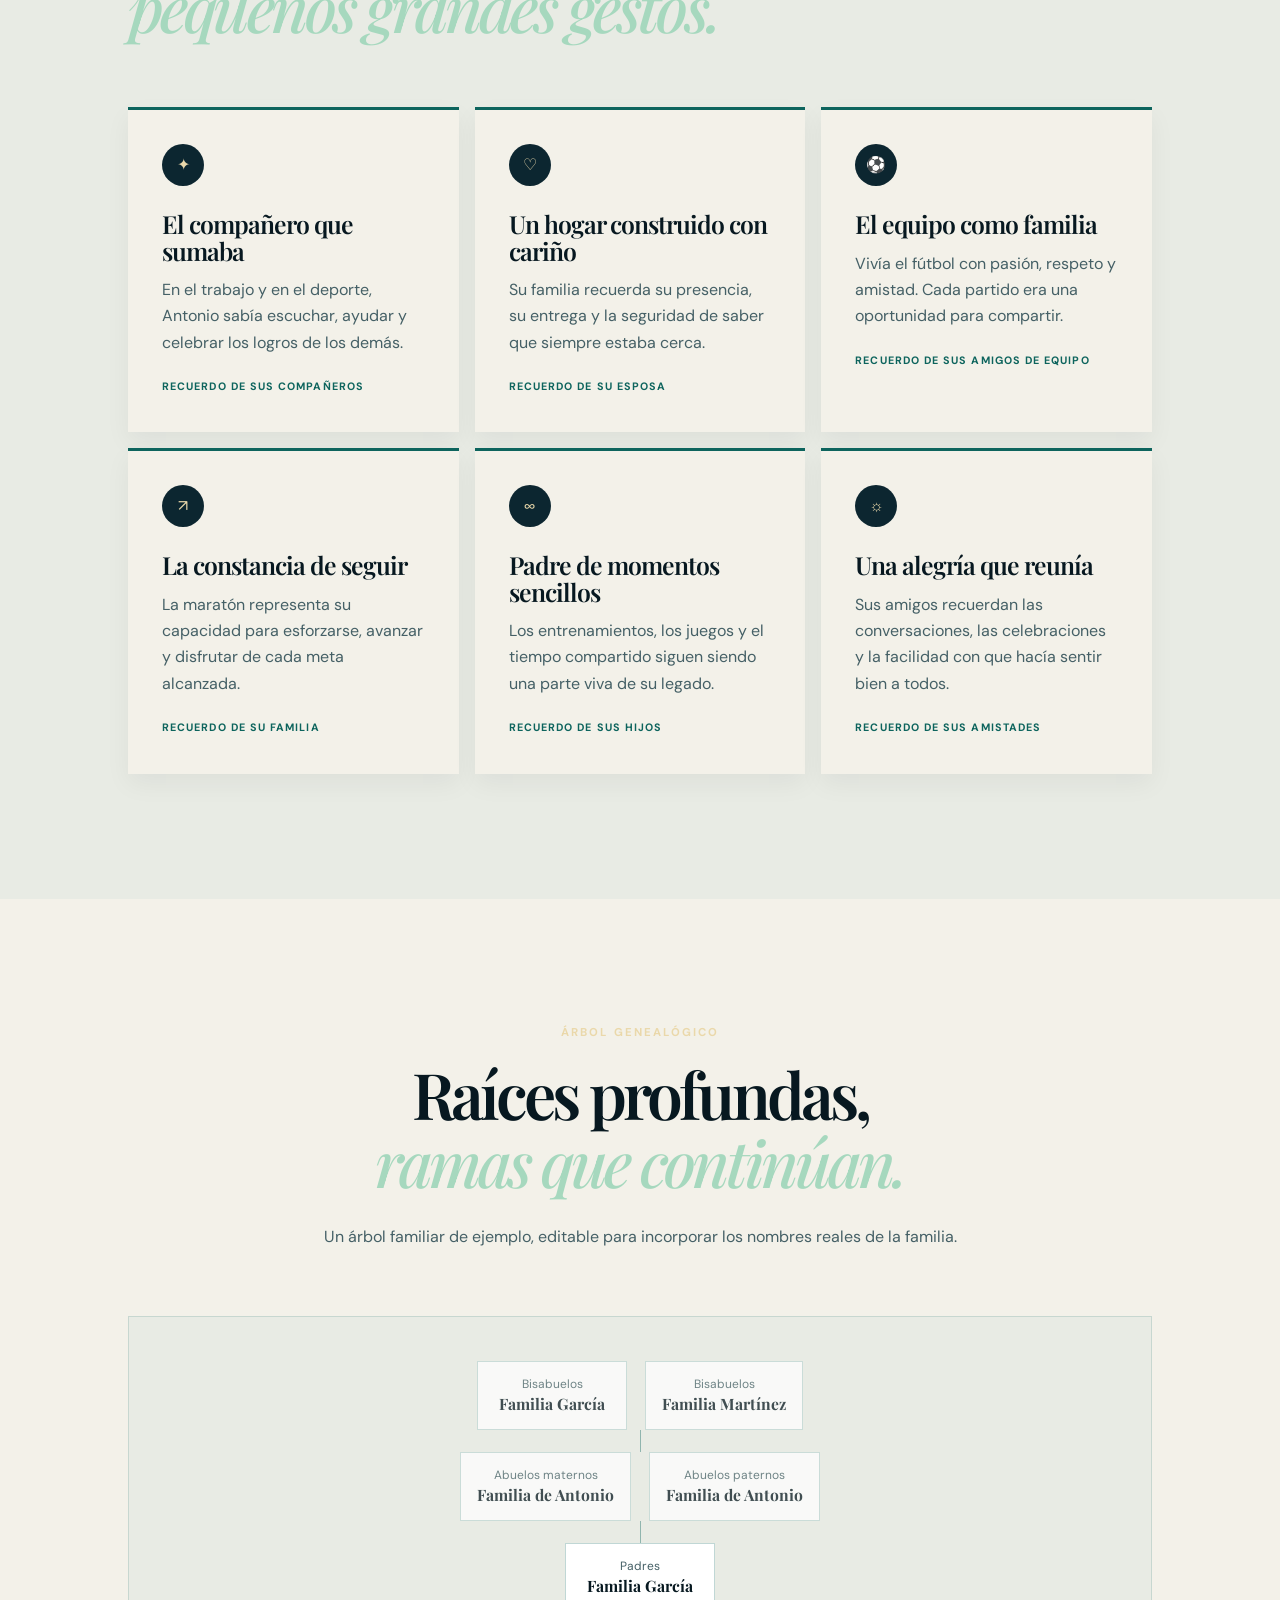
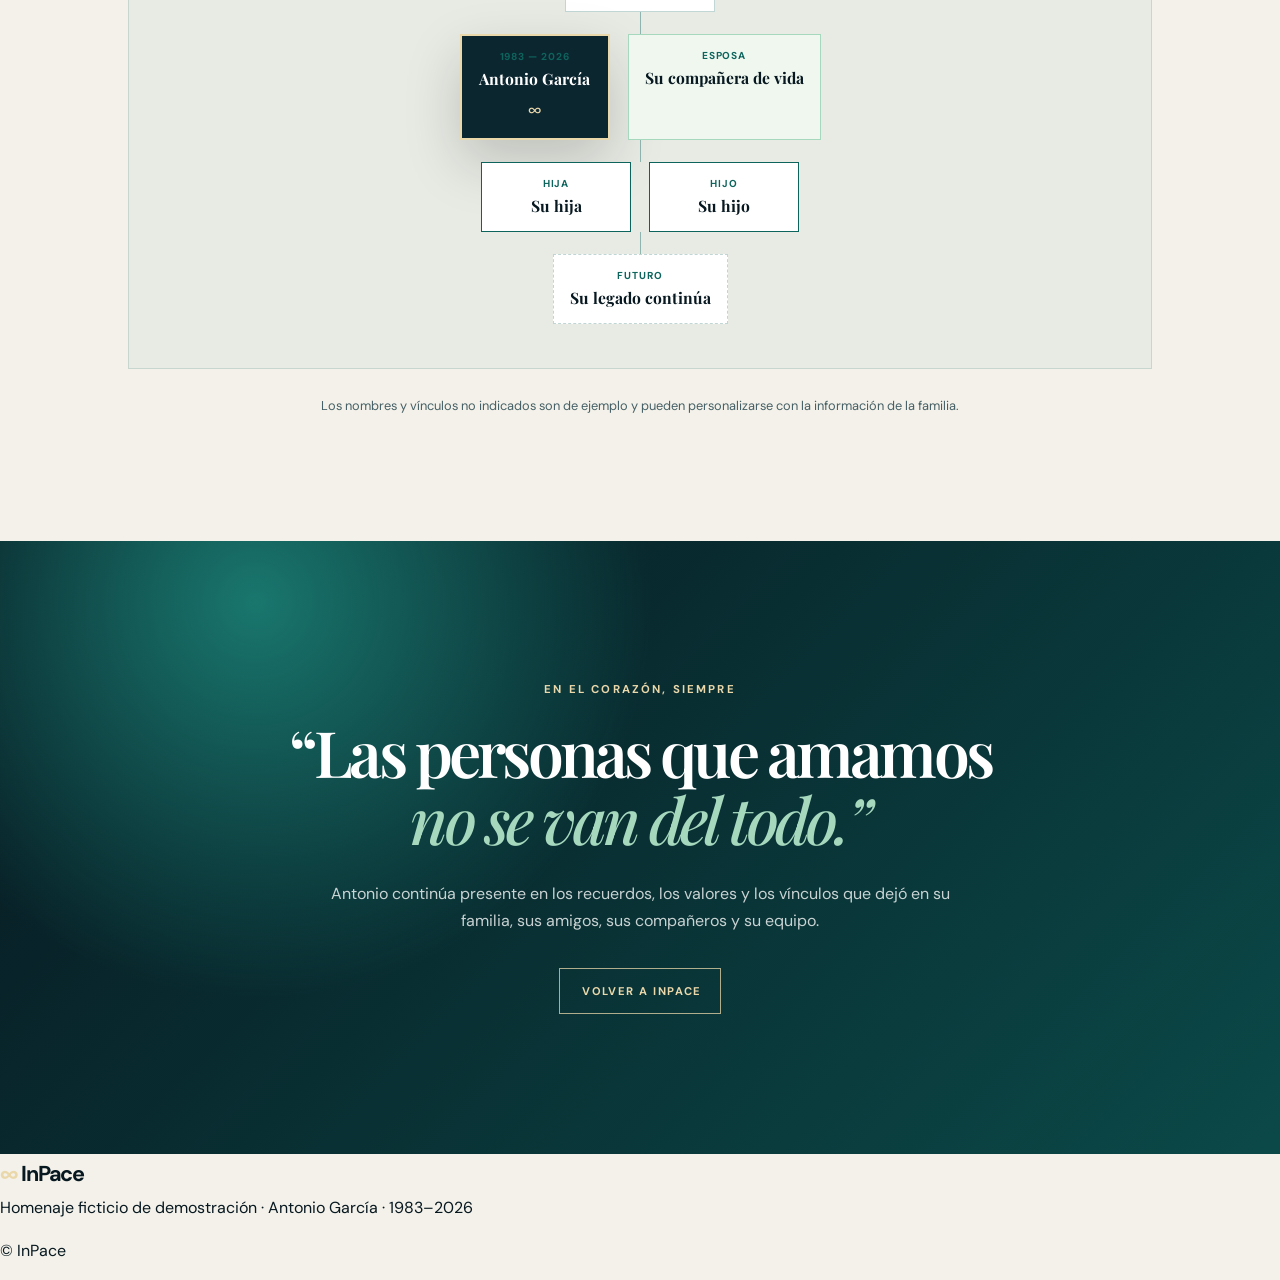
==== commit 56f5cabd: "Update footer with new tribute details" ====
--- a/memoria-antonio-garcia.html
+++ b/memoria-antonio-garcia.html
@@ -149,7 +149,7 @@
     </section>
   </main>
 
-  <footer class="site-footer"><a class="brand" href="index.html"><span>∞</span> InPace</a><p>Homenaje ficticio de demostración · Julia Sarabia Ros · 1950–2020</p><p>© <span id="year"></span> InPace</p></footer>
+  <footer class="site-footer"><a class="brand" href="index.html"><span>∞</span> InPace</a><p>Homenaje ficticio de demostración · Antonio García · 1983–2026</p><p>© <span id="year"></span> InPace</p></footer>
   <script src="memoria-antonio-garcia.js"></script>
 </body>
 </html>
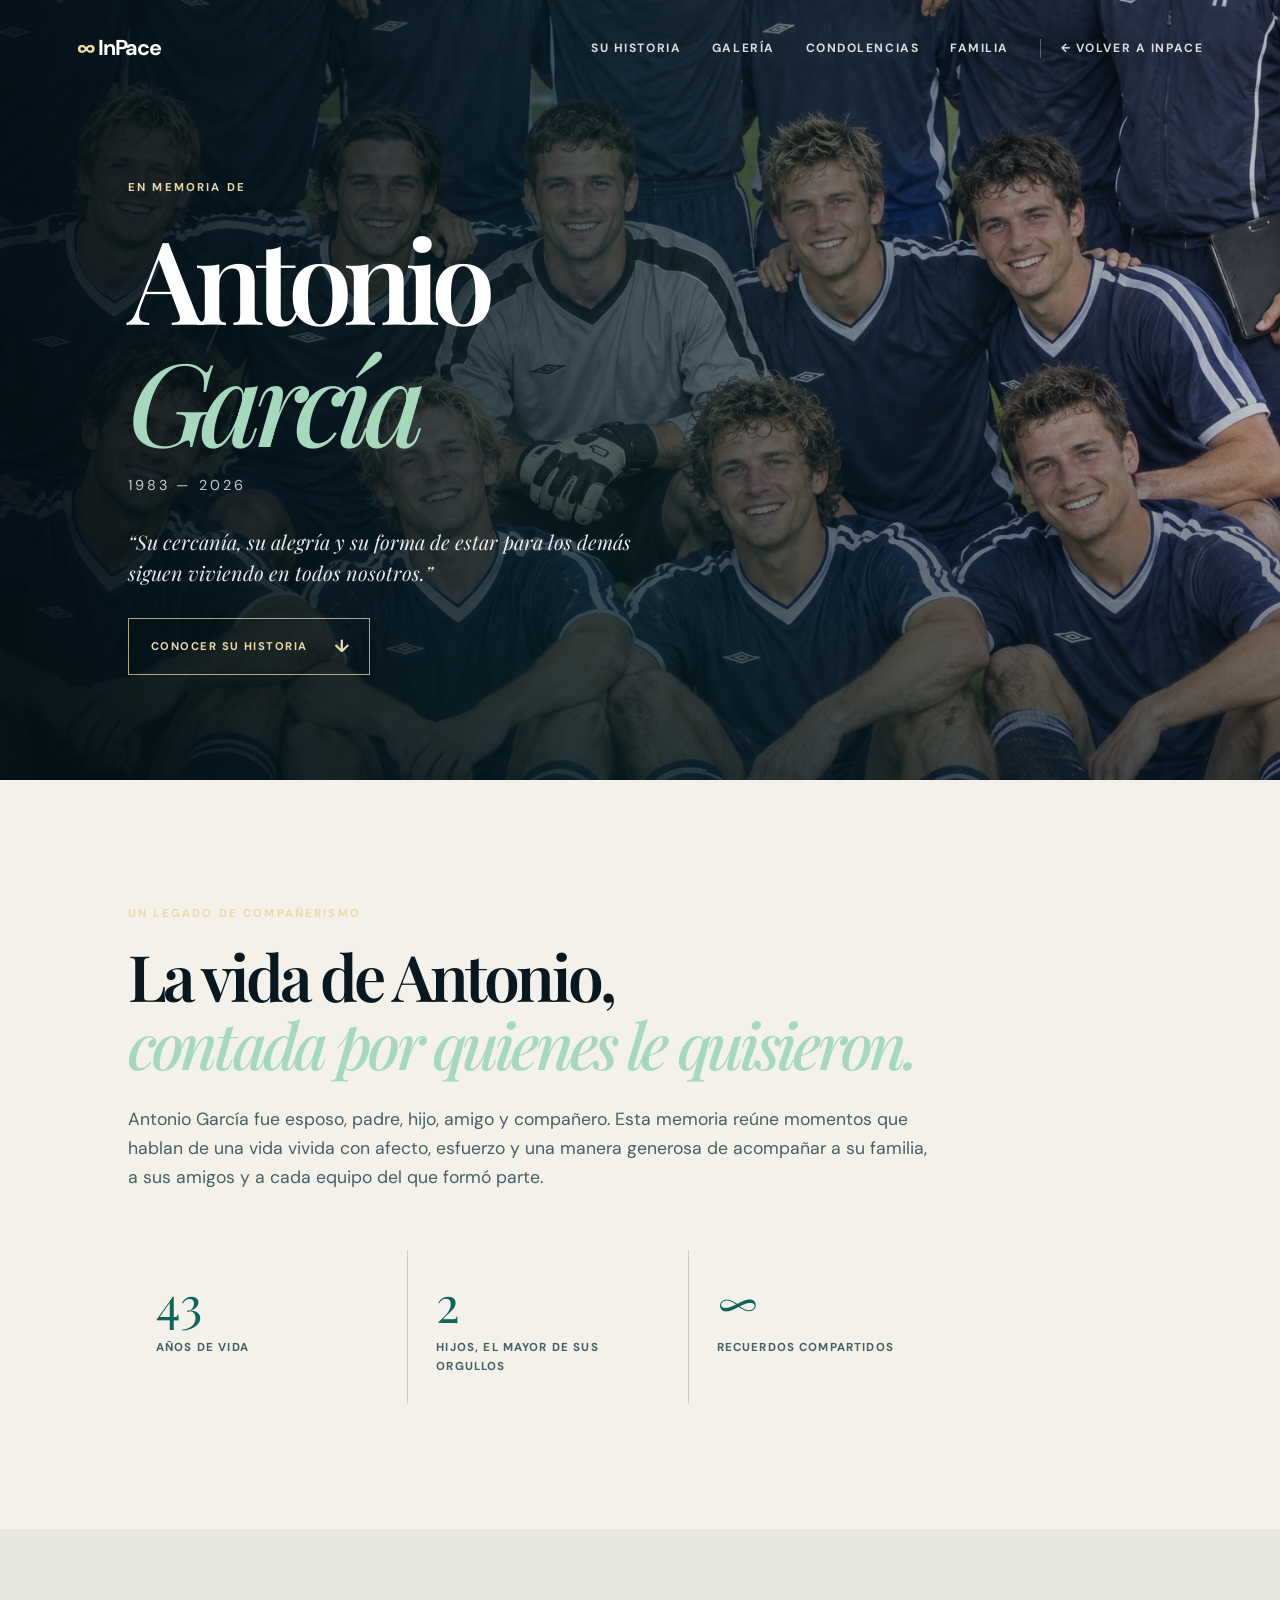
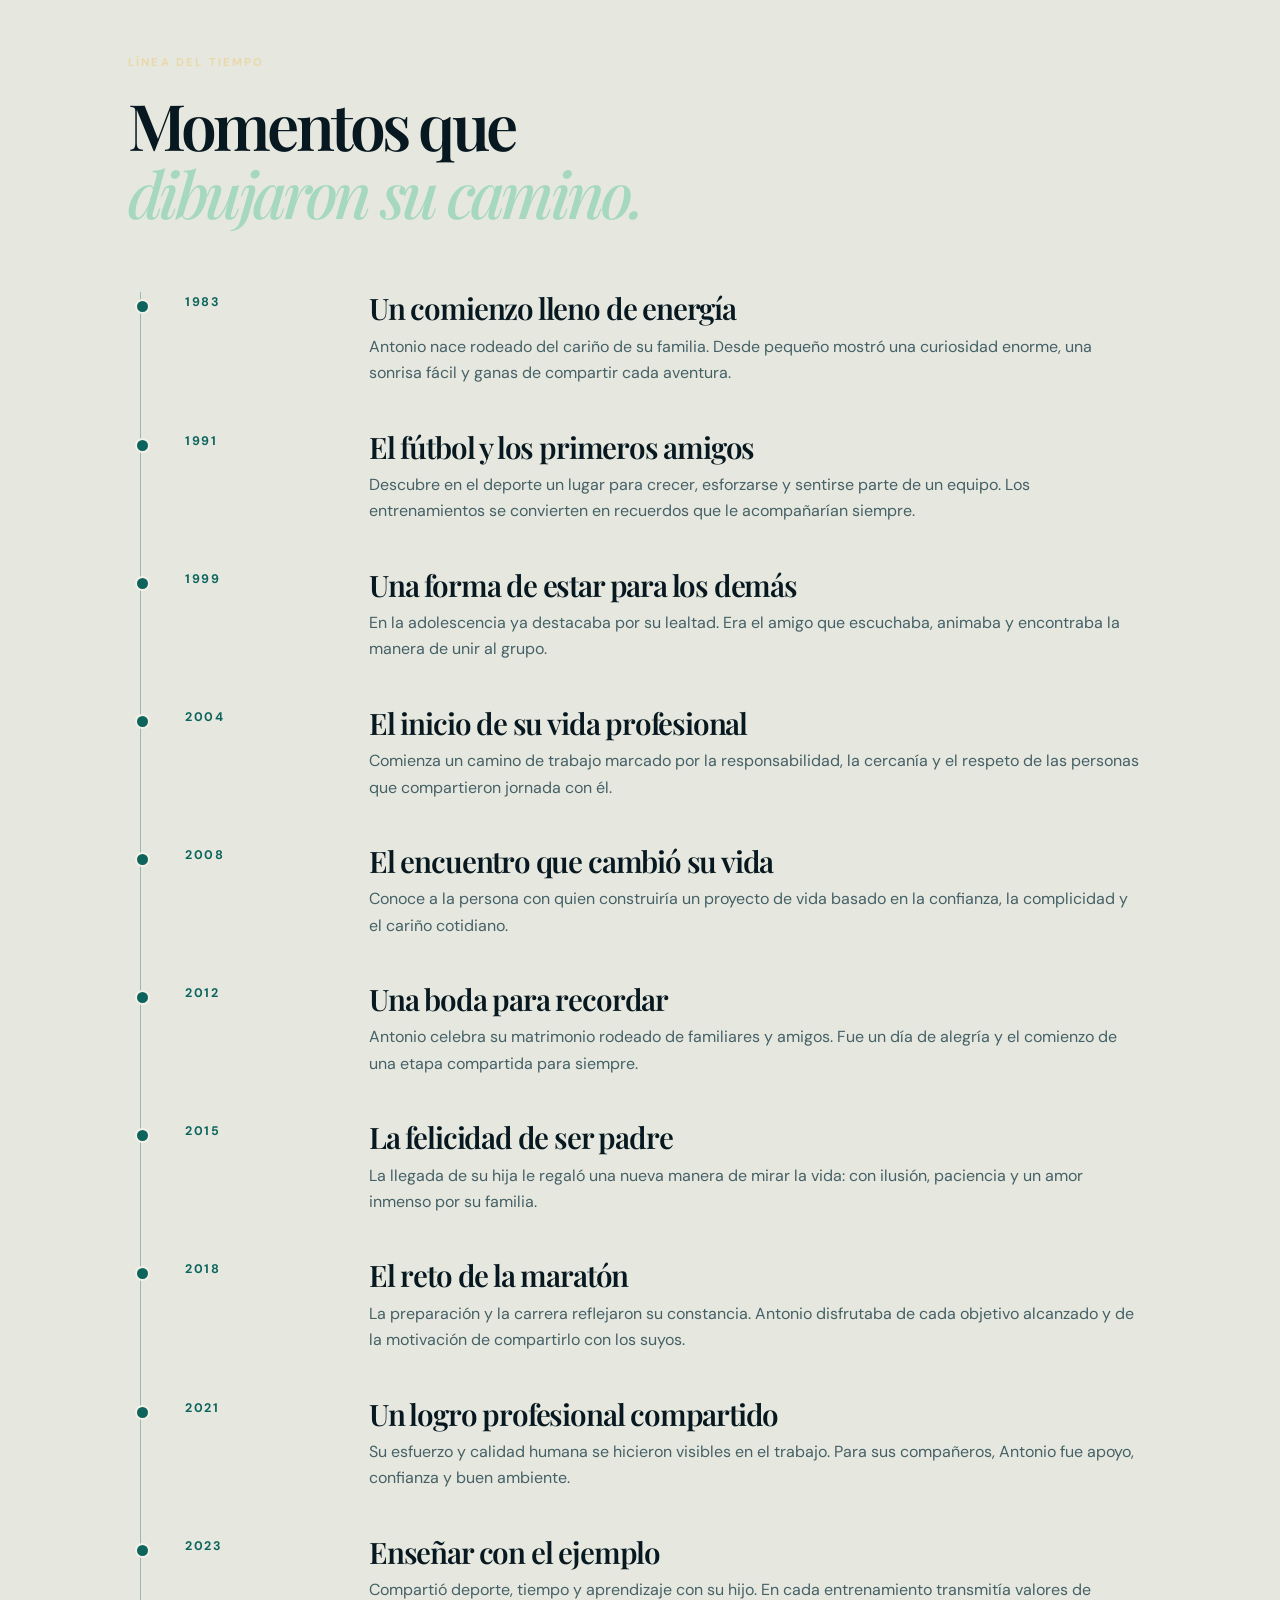
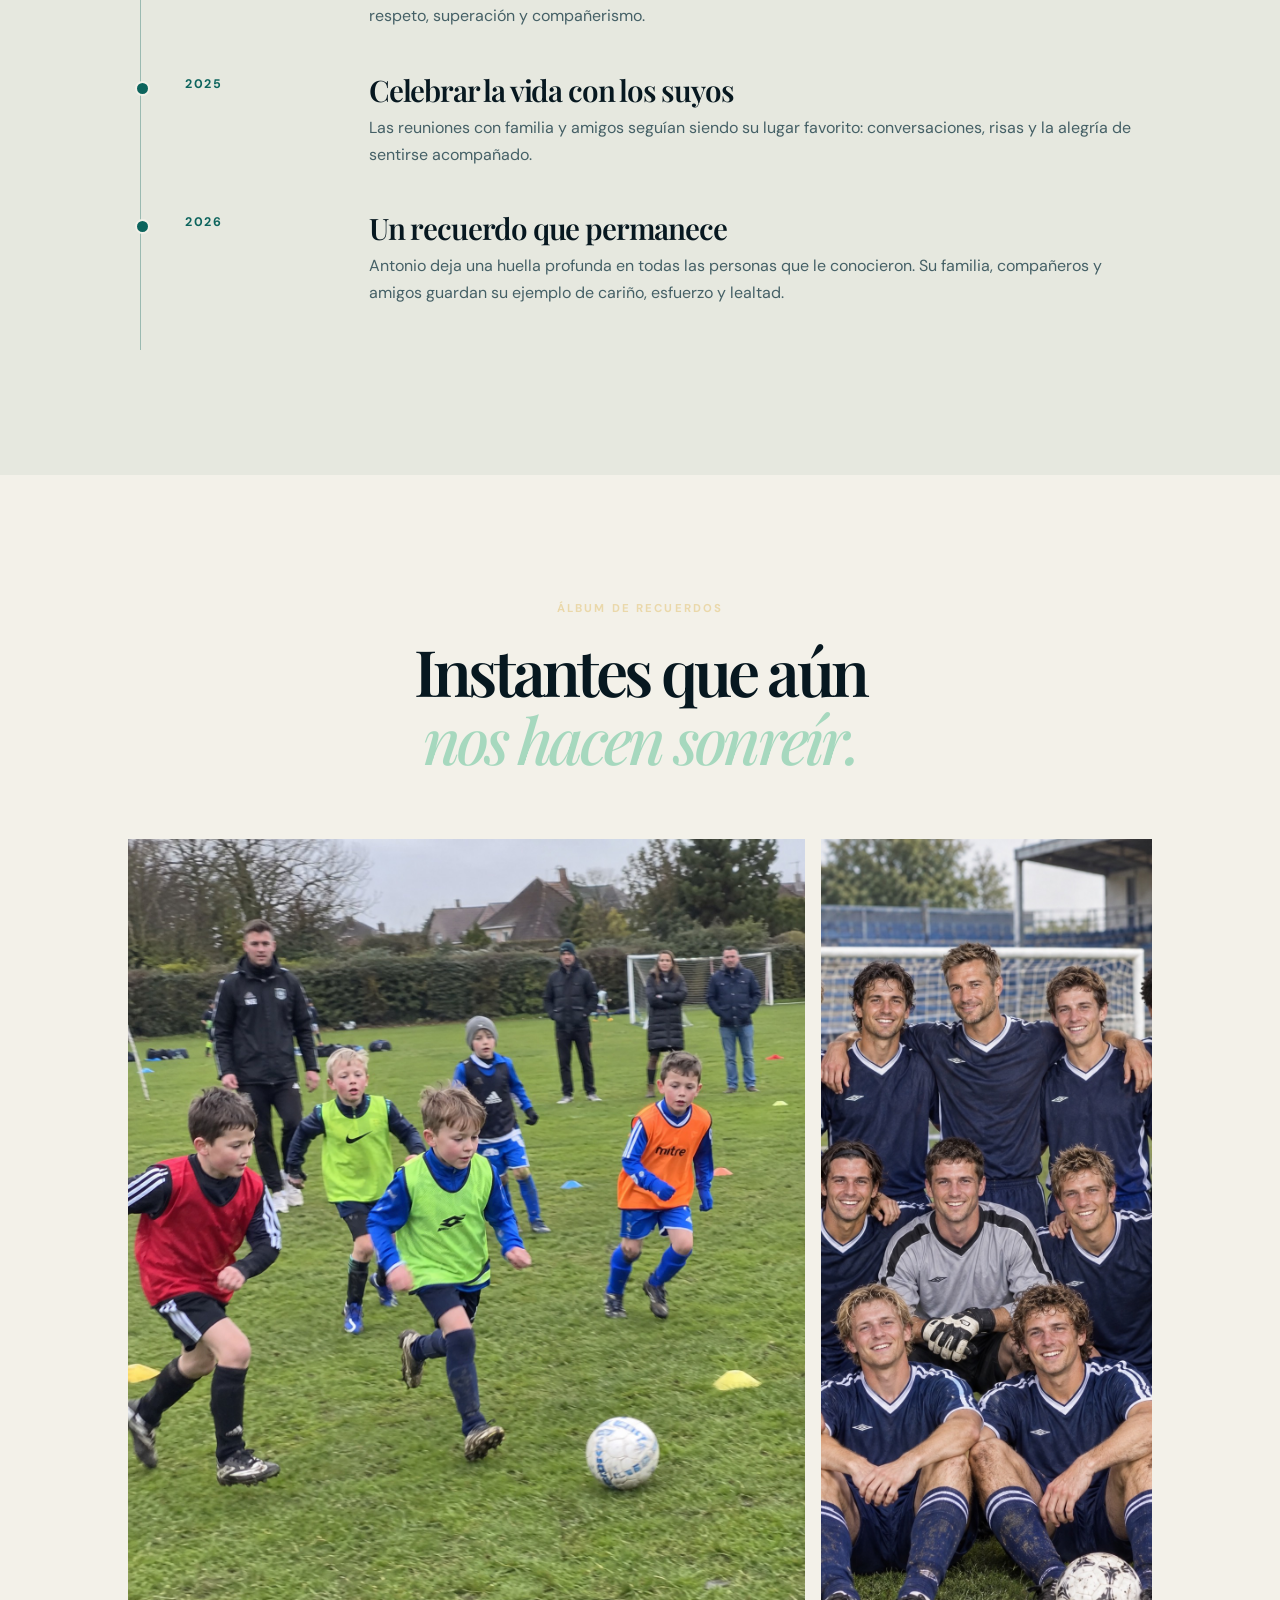
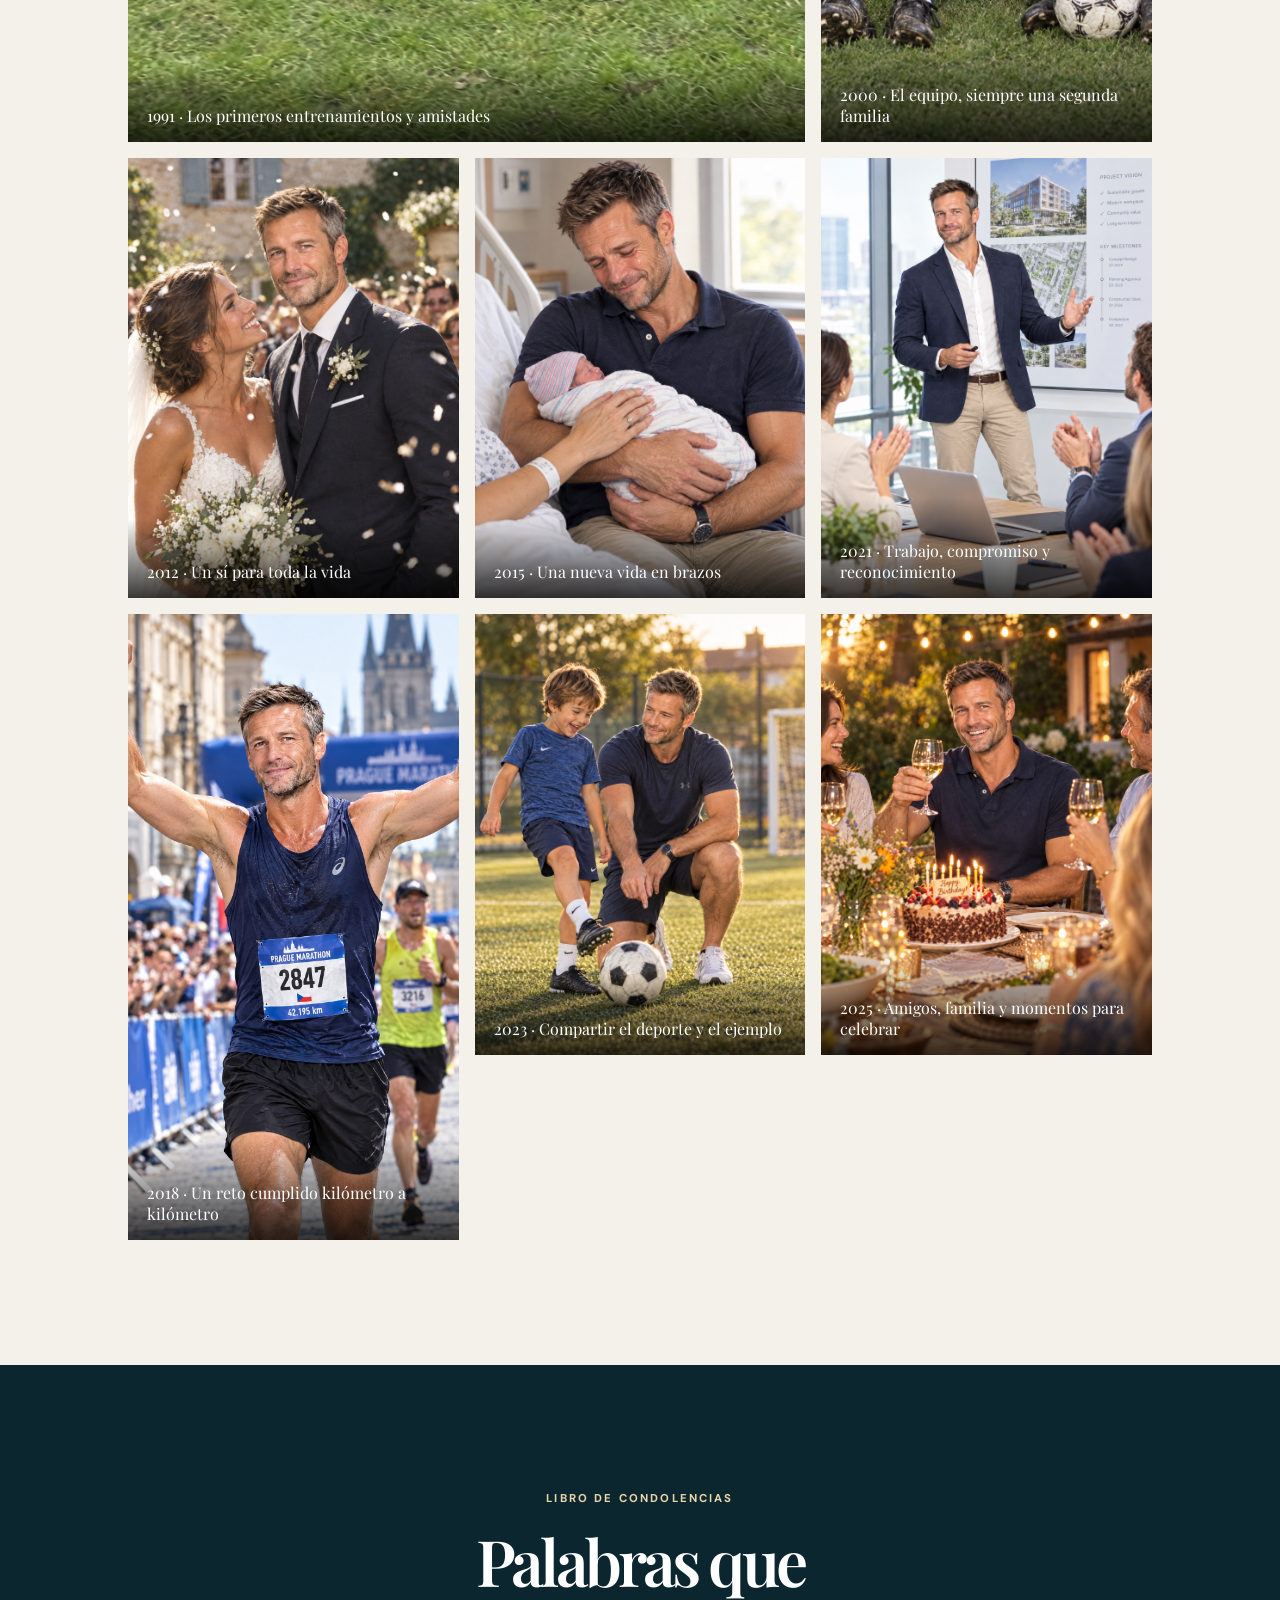
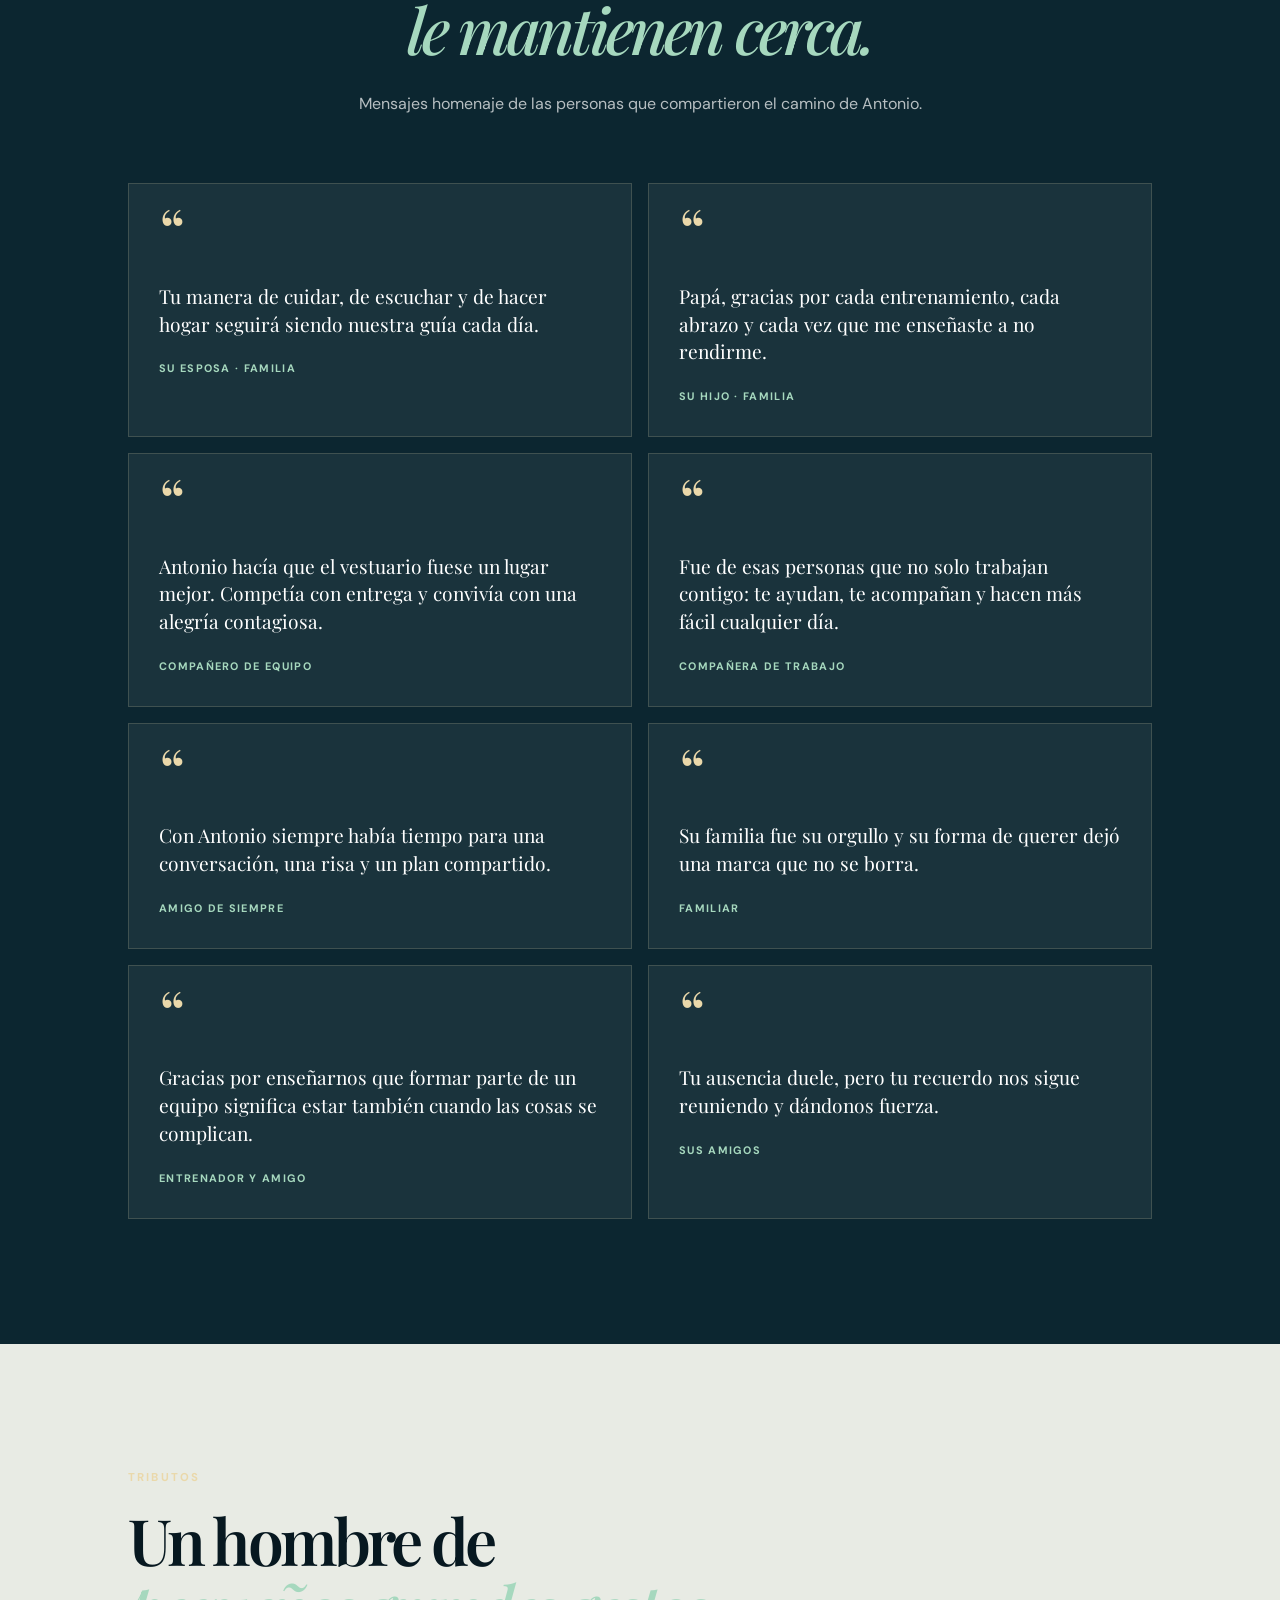
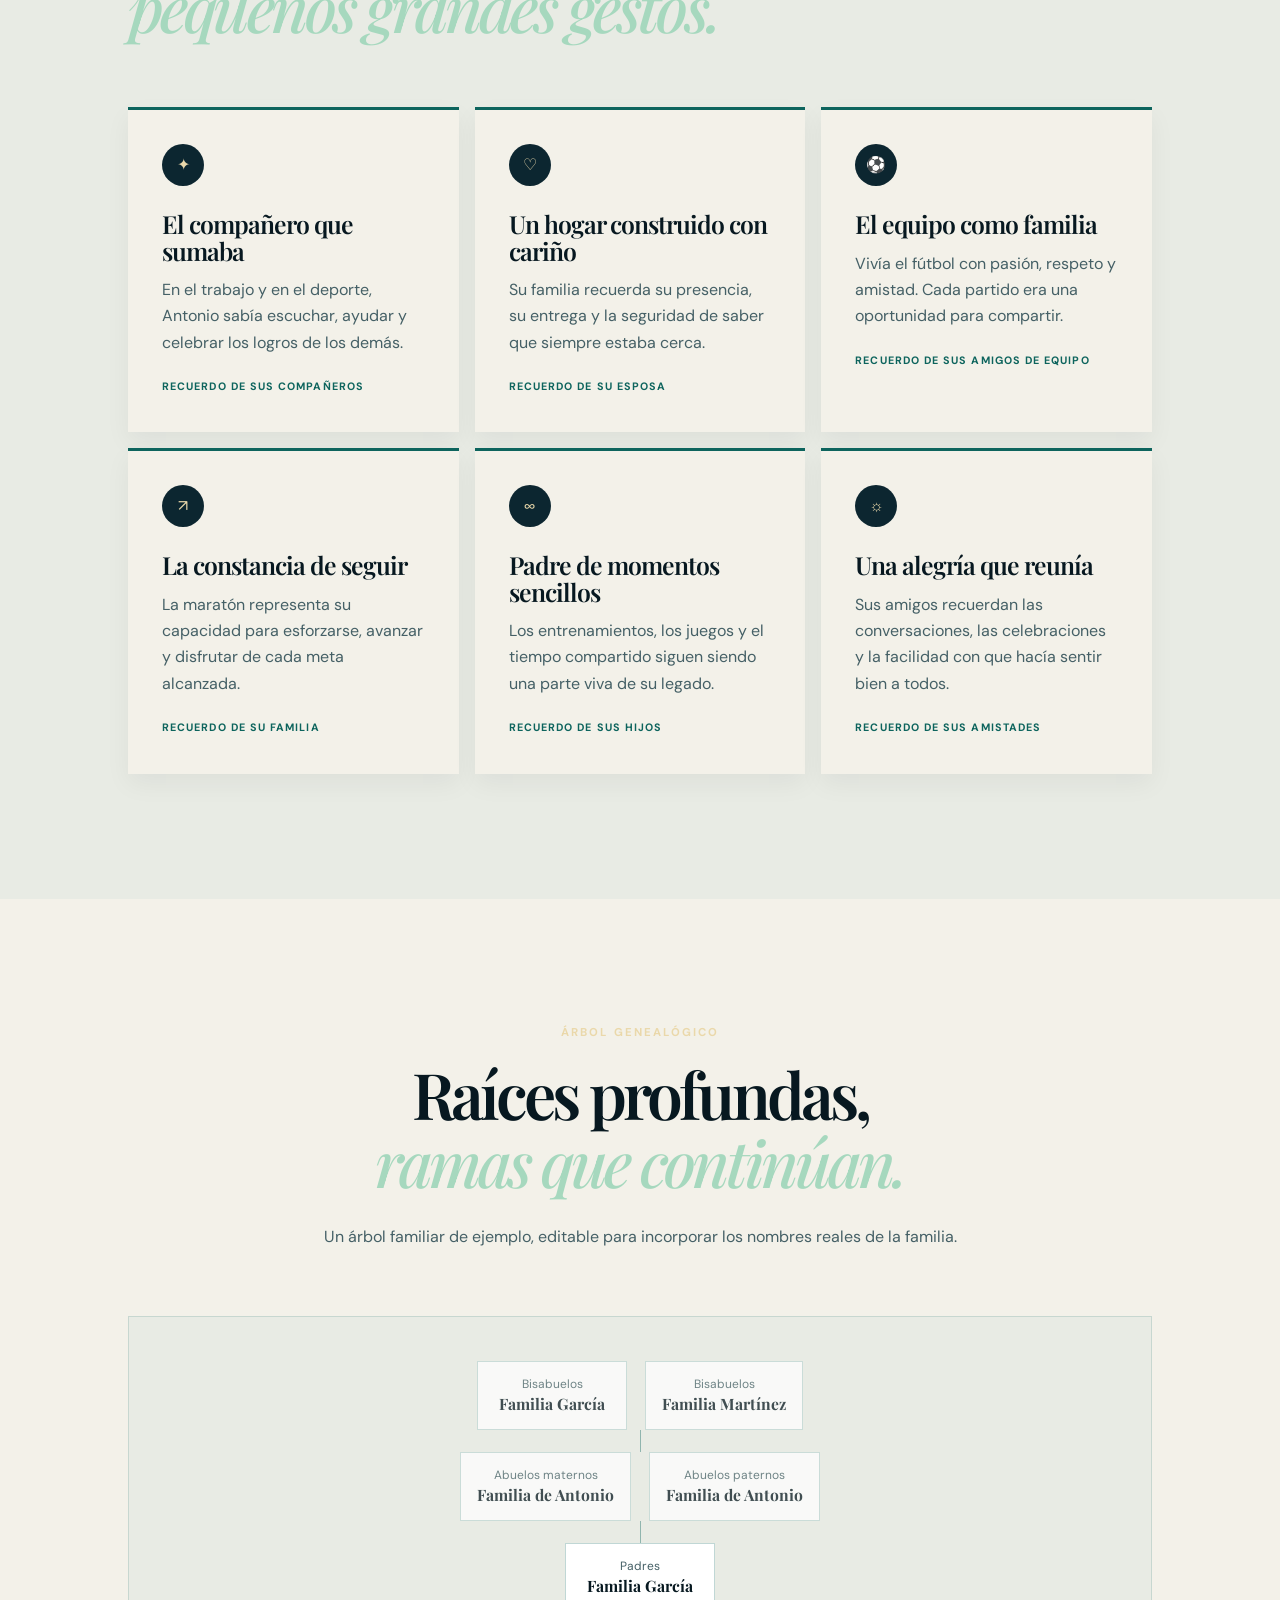
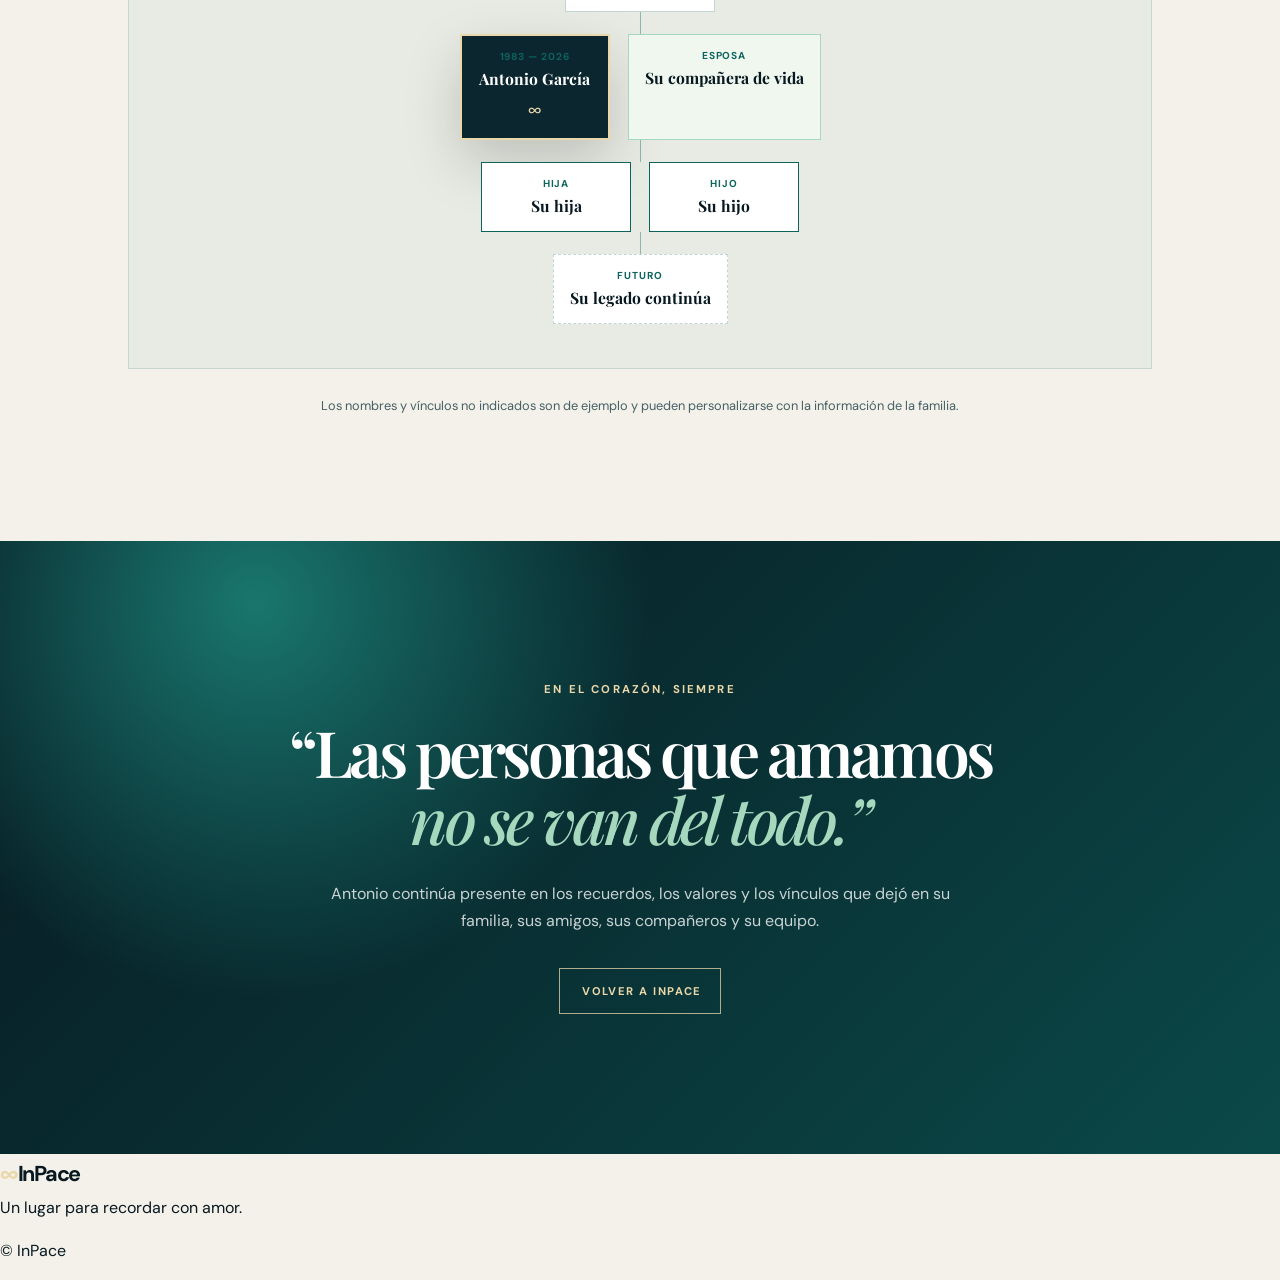
==== commit 0bc94a85: "Revise footer and add new content Updated footer content and structure for clarity." ====
--- a/memoria-antonio-garcia.html
+++ b/memoria-antonio-garcia.html
@@ -149,7 +149,10 @@
     </section>
   </main>
 
-  <footer class="site-footer"><a class="brand" href="index.html"><span>∞</span> InPace</a><p>Homenaje ficticio de demostración · Antonio García · 1983–2026</p><p>© <span id="year"></span> InPace</p></footer>
-  <script src="memoria-antonio-garcia.js"></script>
+<footer>
+    <a class="brand" href="#inicio"><span class="brand-mark">∞</span>InPace</a>
+    <p>Un lugar para recordar con amor.</p>
+    <p>© <span id="year"></span> InPace</p>
+  </footer>  <script src="memoria-antonio-garcia.js"></script>
 </body>
 </html>
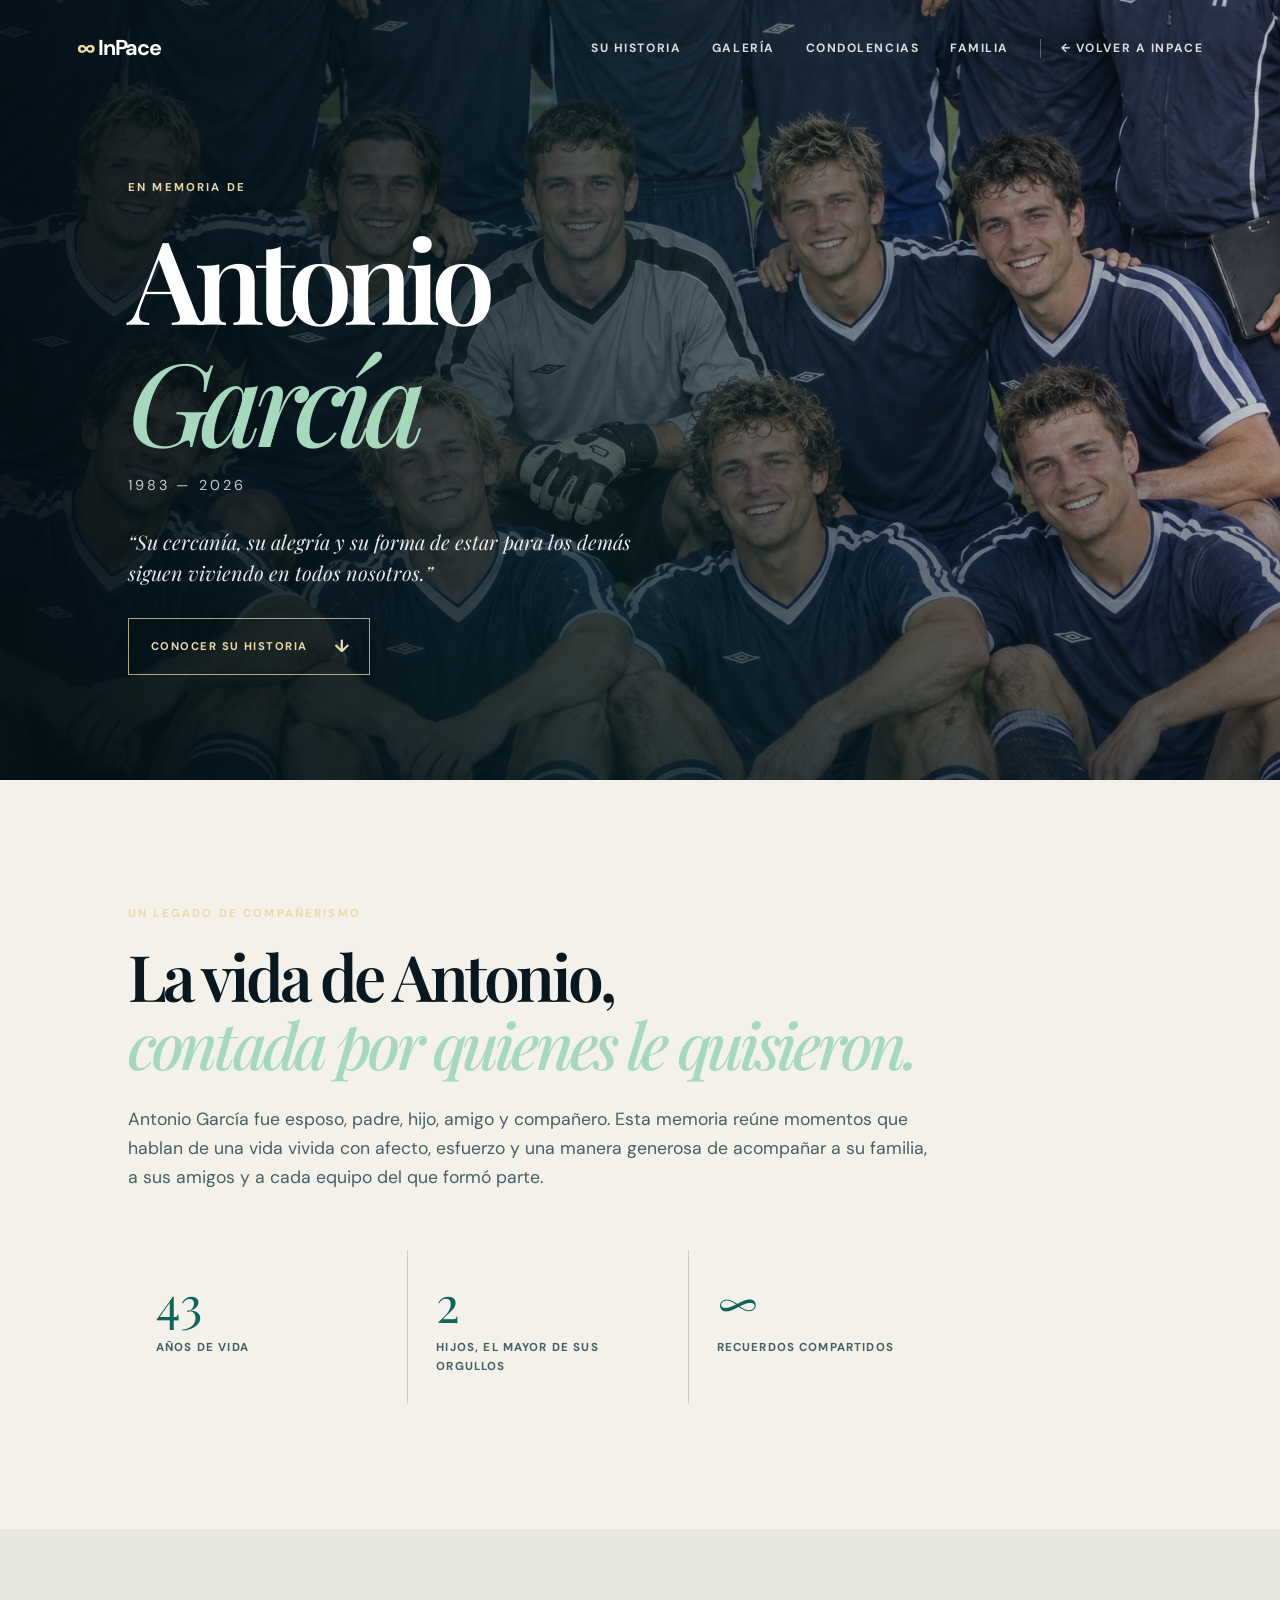
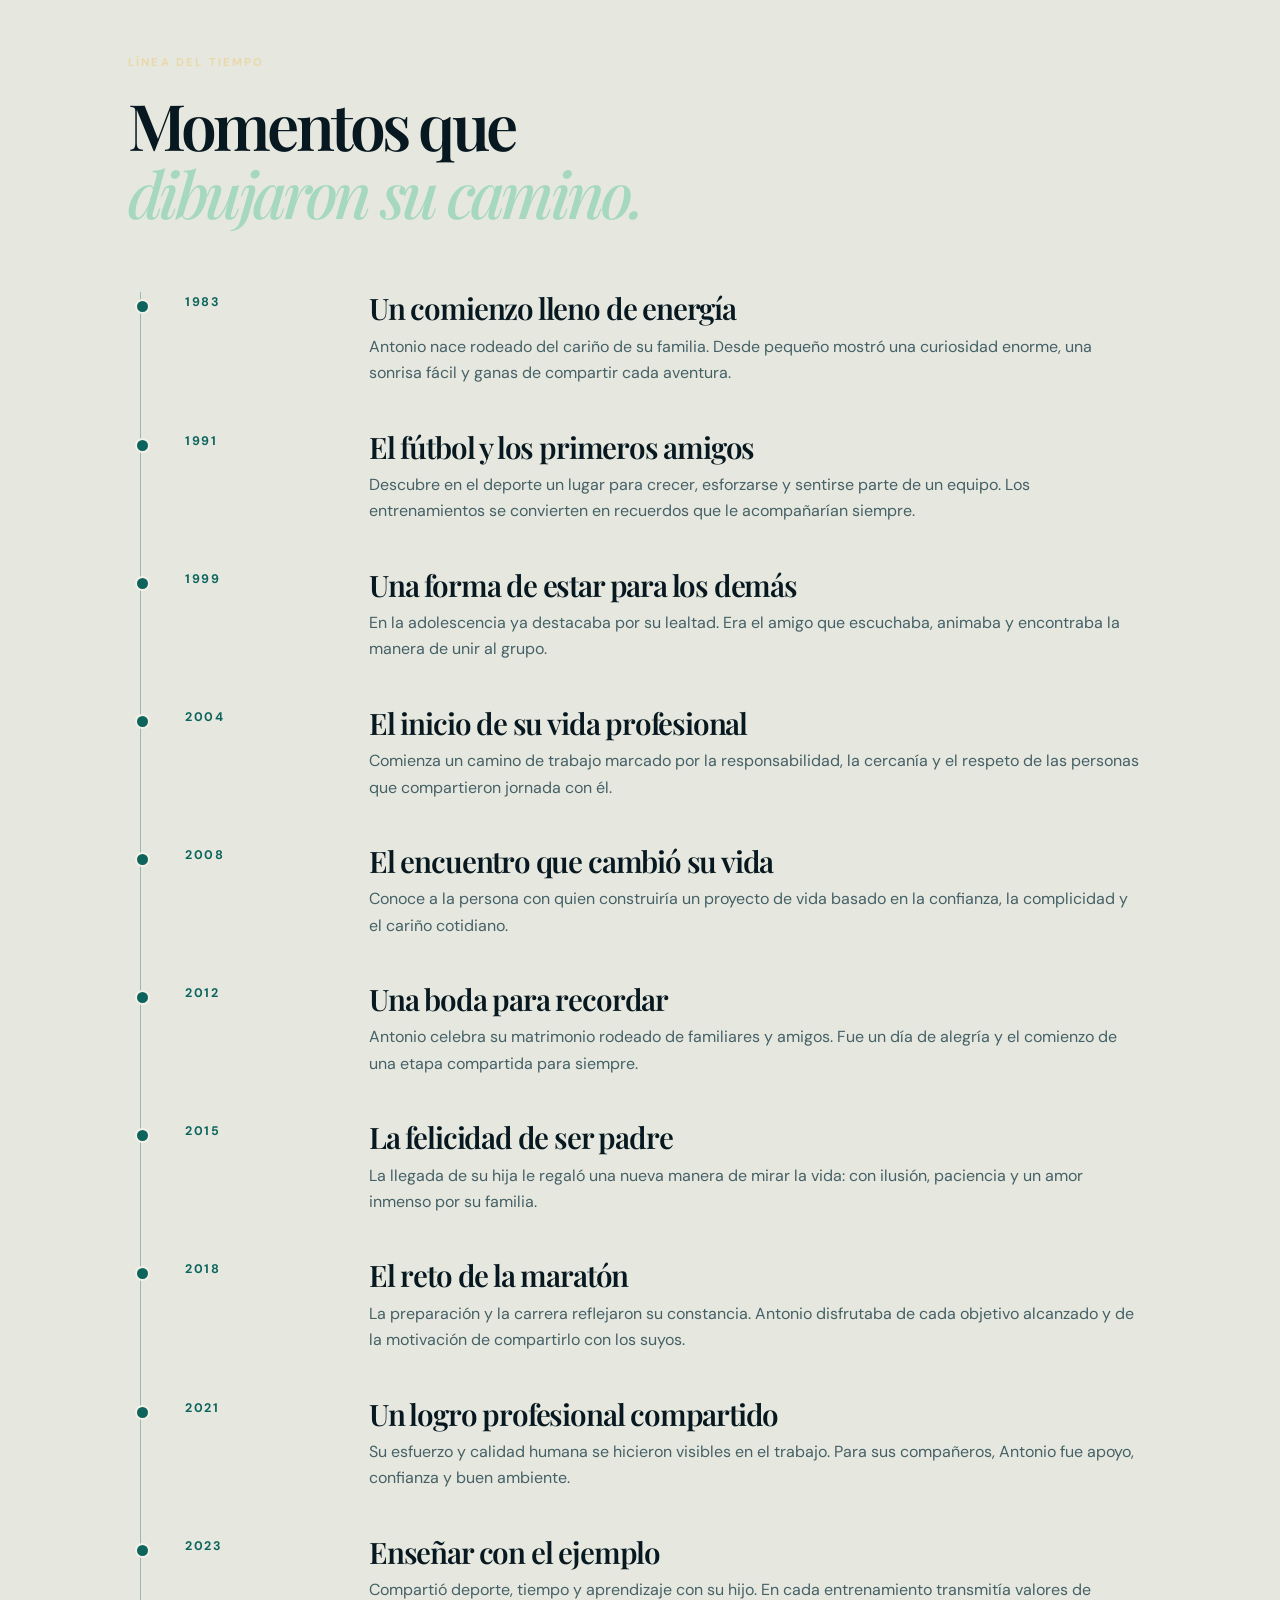
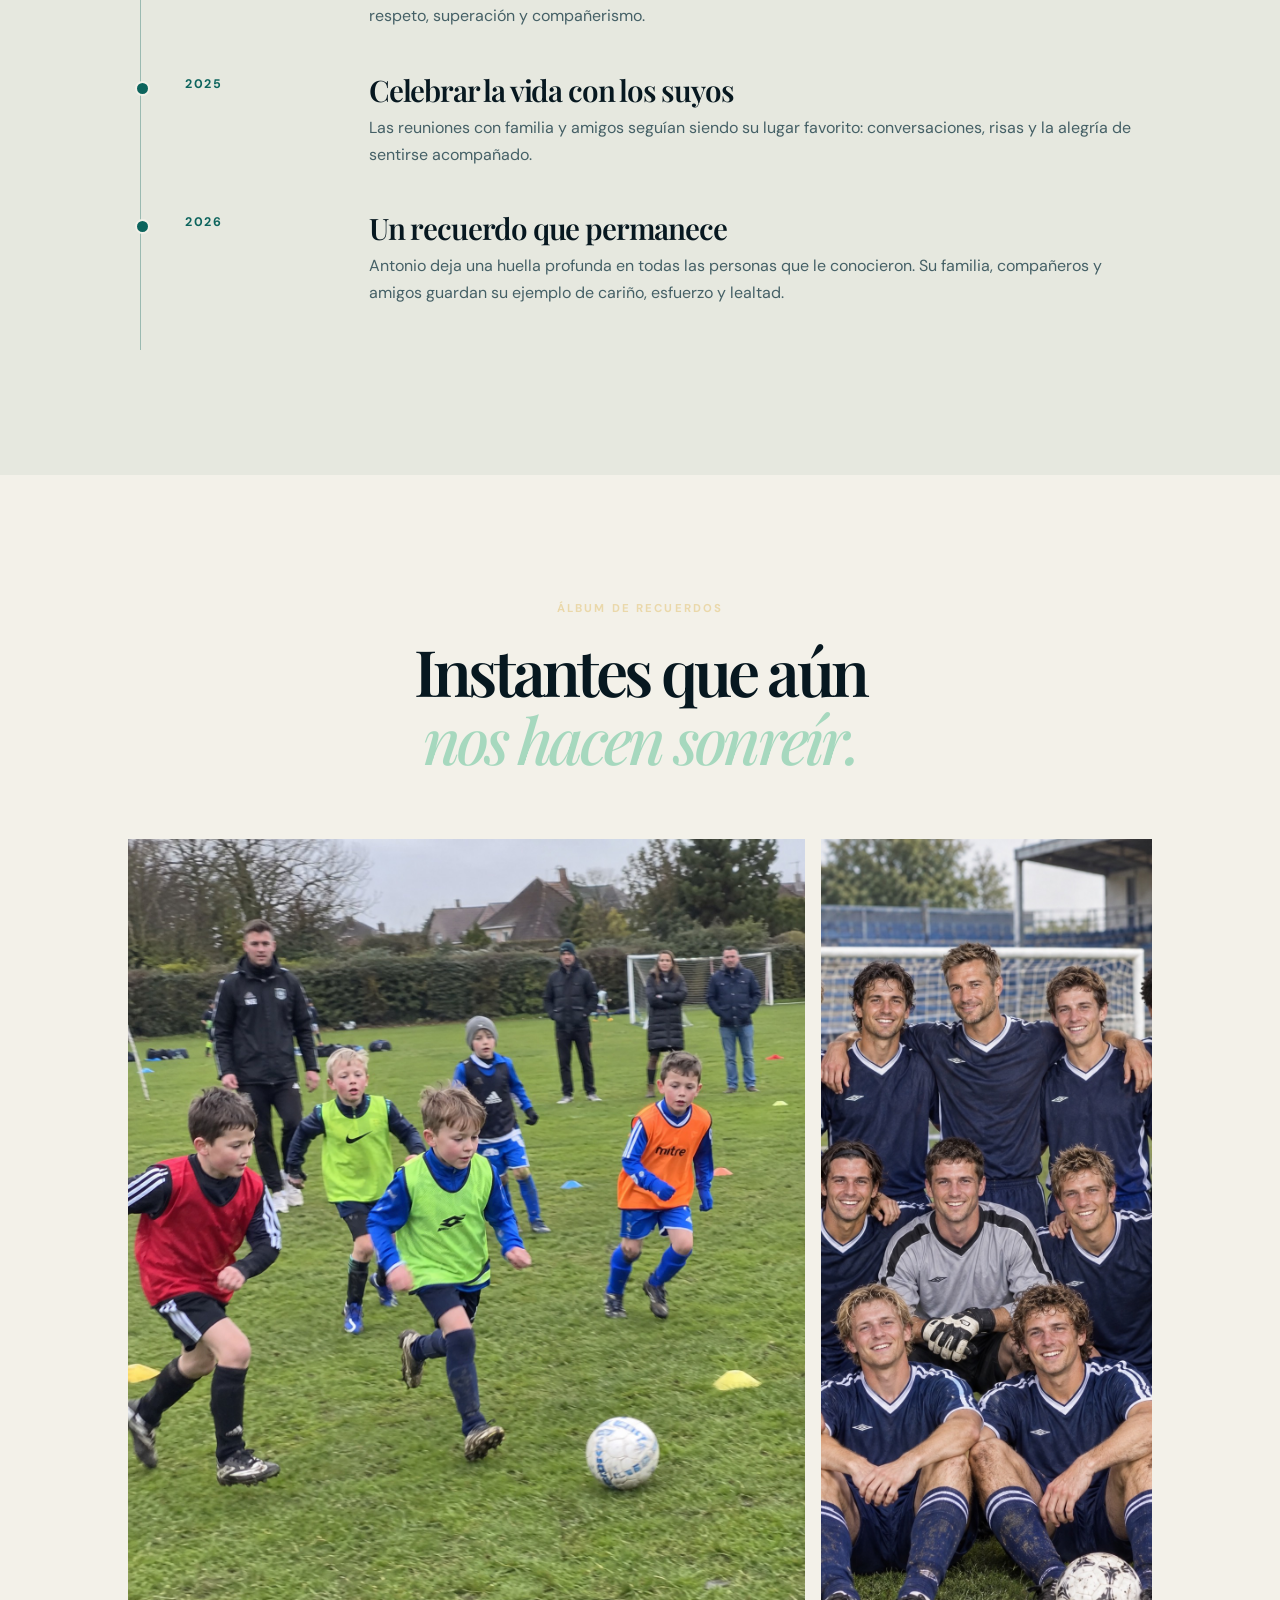
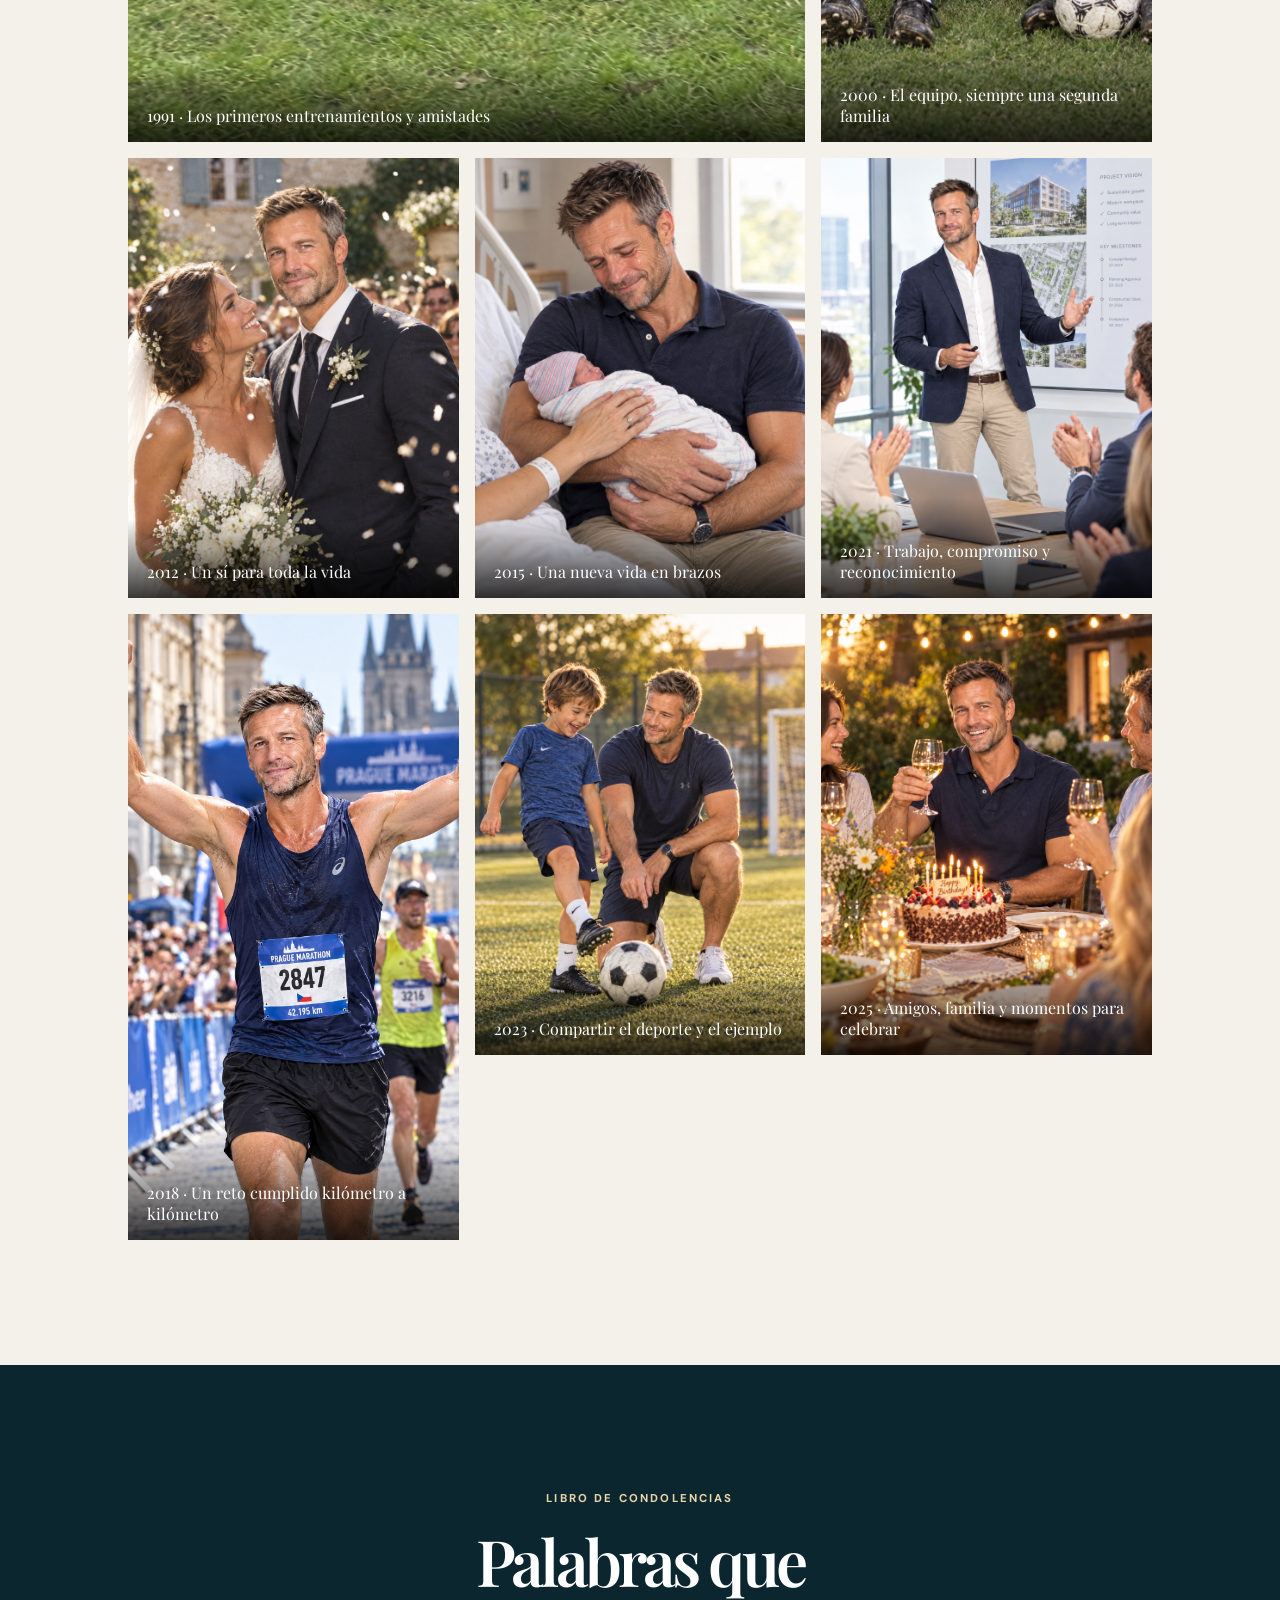
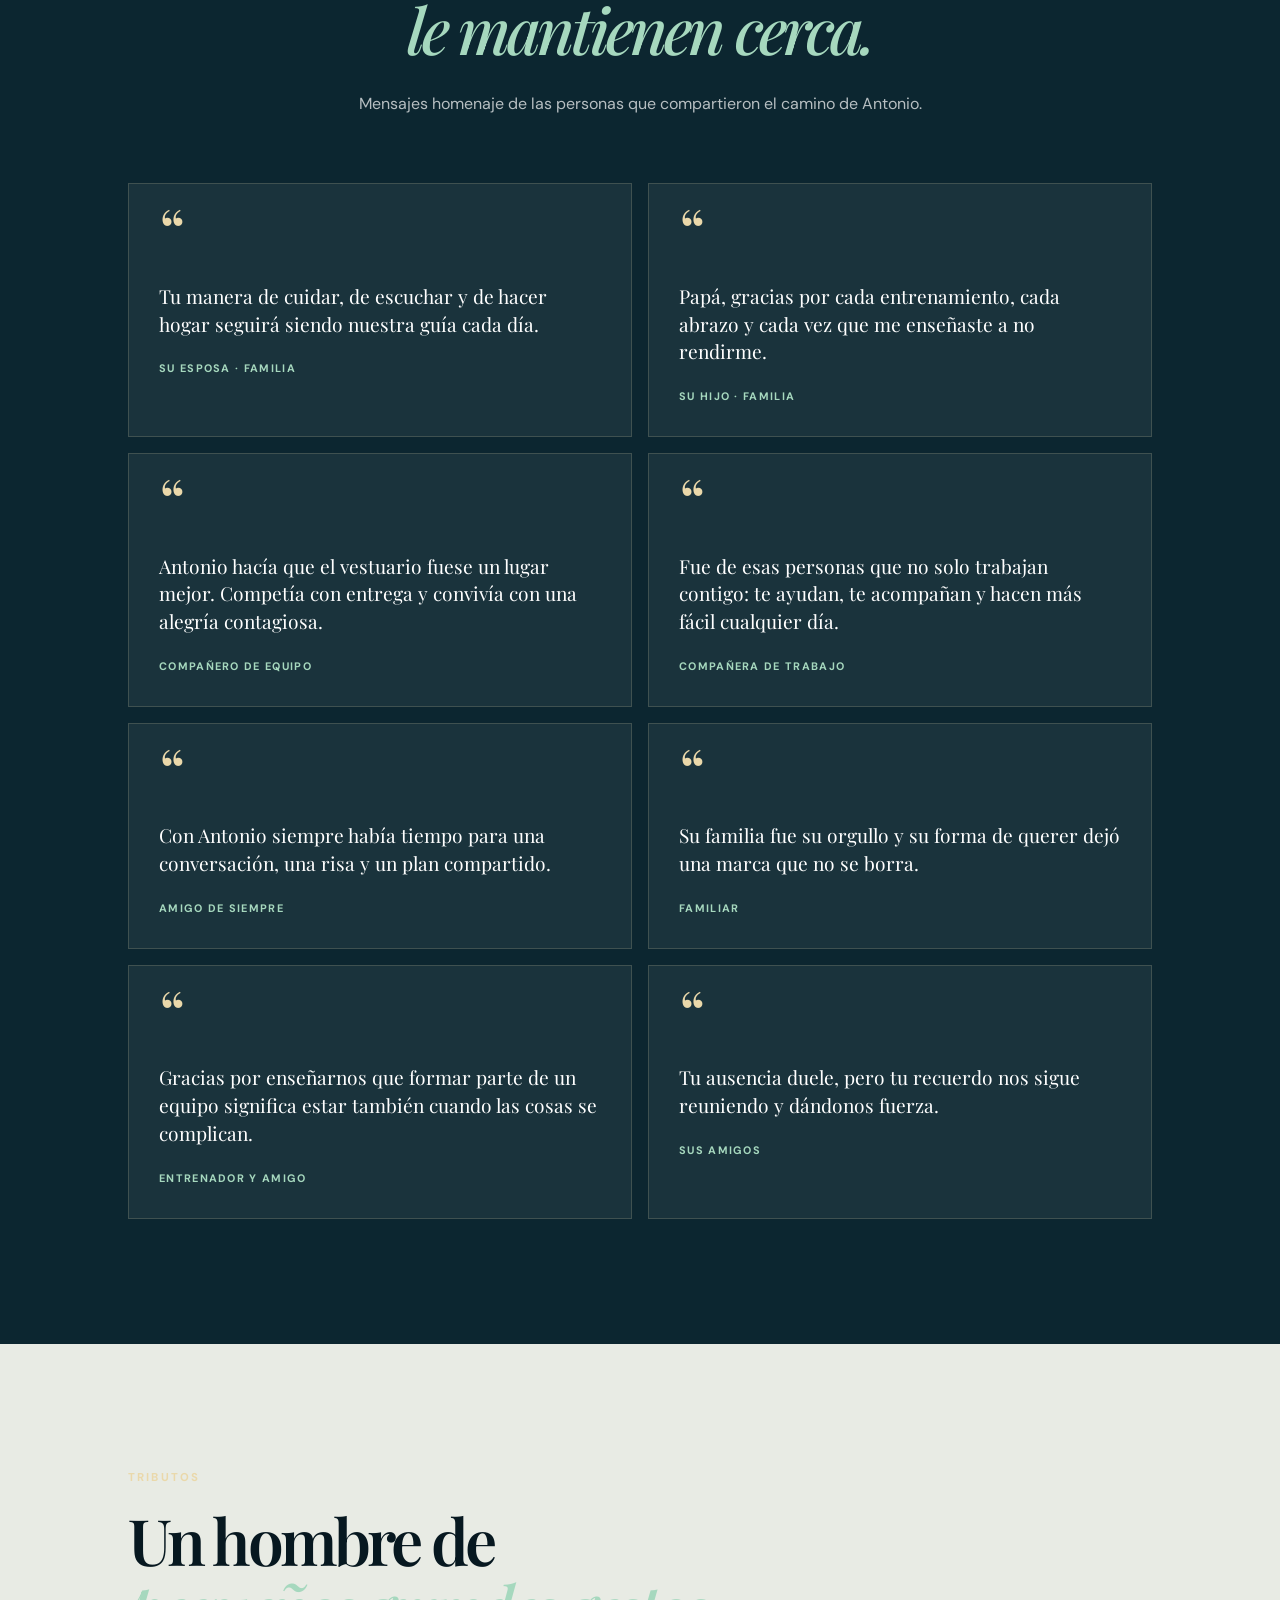
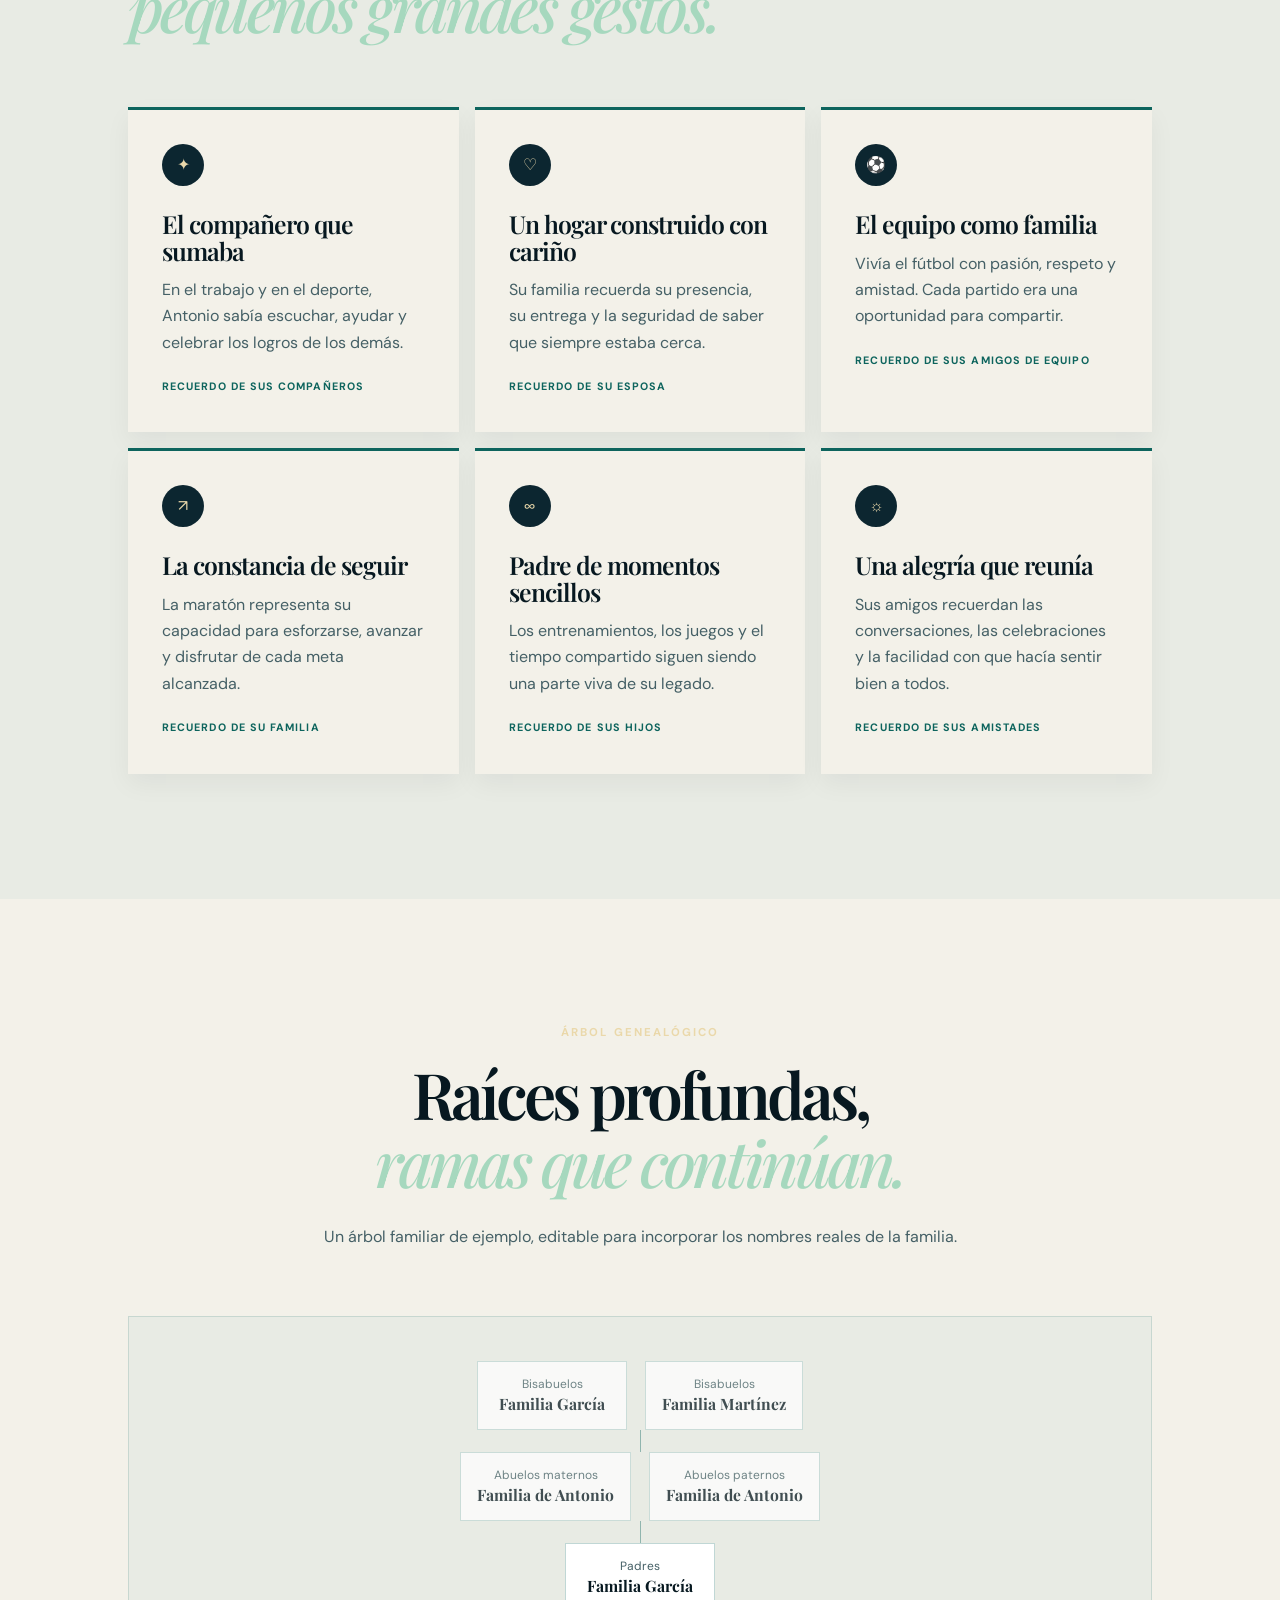
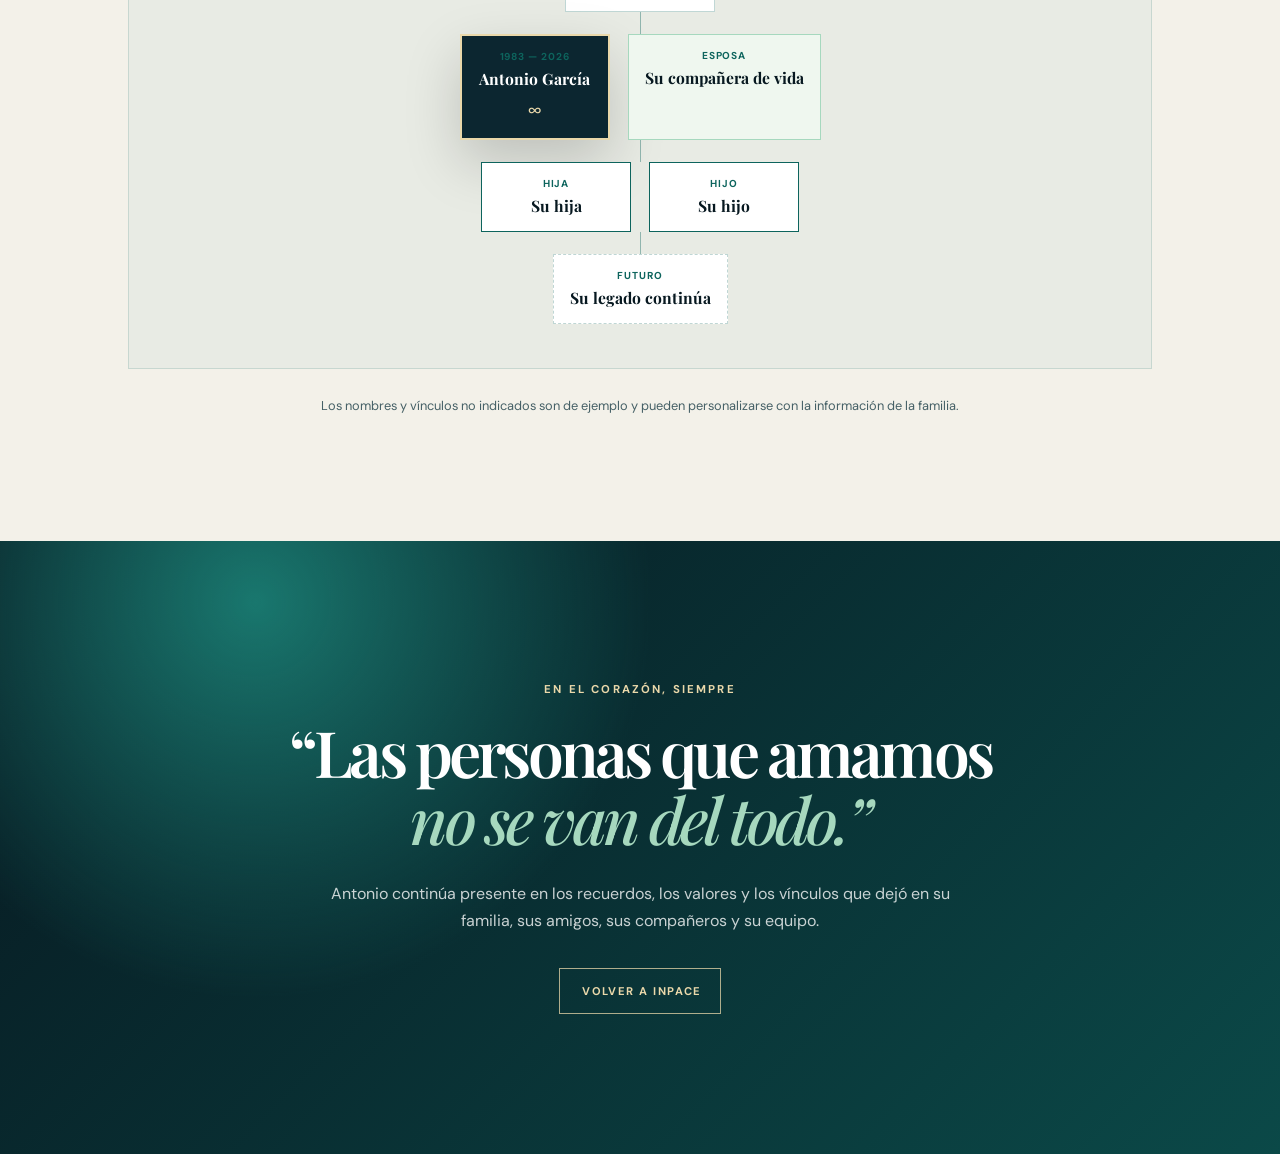
==== commit 14f6a6d7: "Remove footer from memoria-antonio-garcia.html Removed footer section from the HTML file." ====
--- a/memoria-antonio-garcia.html
+++ b/memoria-antonio-garcia.html
@@ -149,10 +149,6 @@
     </section>
   </main>
 
-<footer>
-    <a class="brand" href="#inicio"><span class="brand-mark">∞</span>InPace</a>
-    <p>Un lugar para recordar con amor.</p>
-    <p>© <span id="year"></span> InPace</p>
-  </footer>  <script src="memoria-antonio-garcia.js"></script>
+  <script src="memoria-antonio-garcia.js"></script>
 </body>
 </html>
